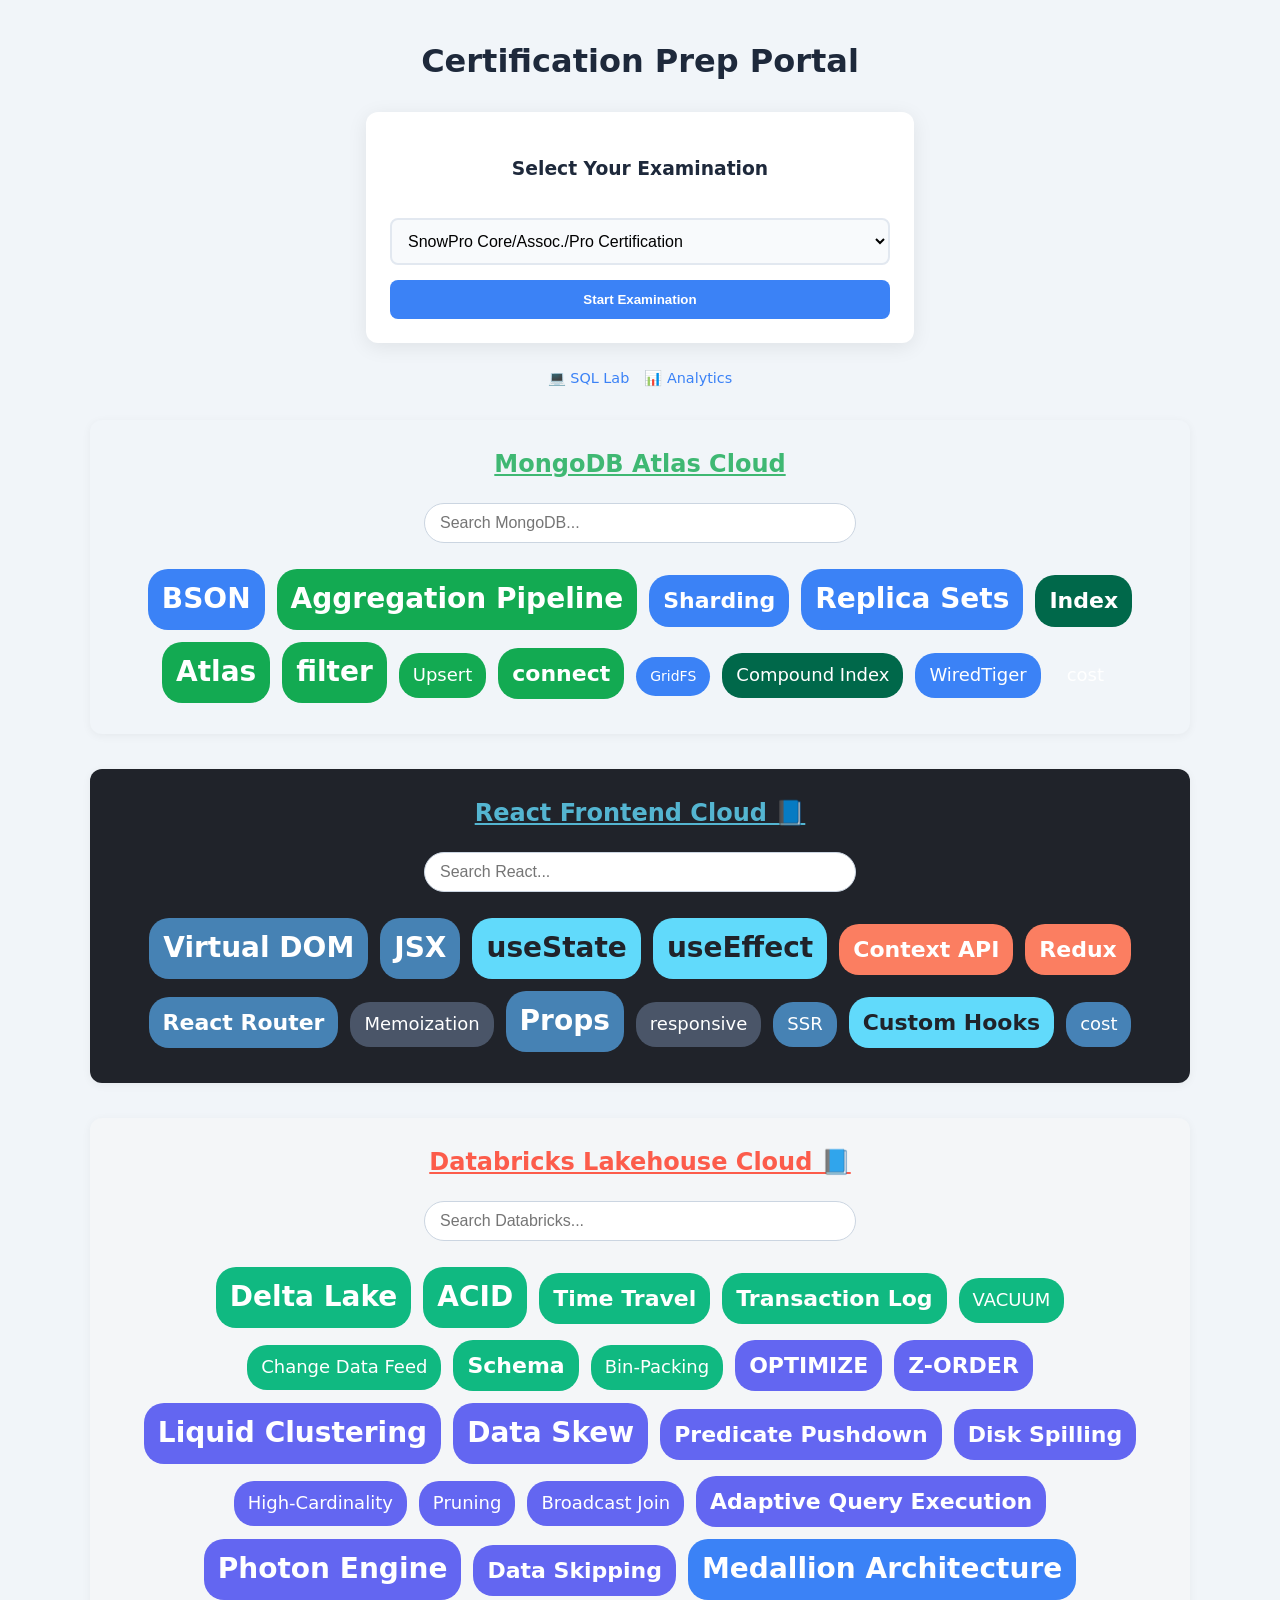
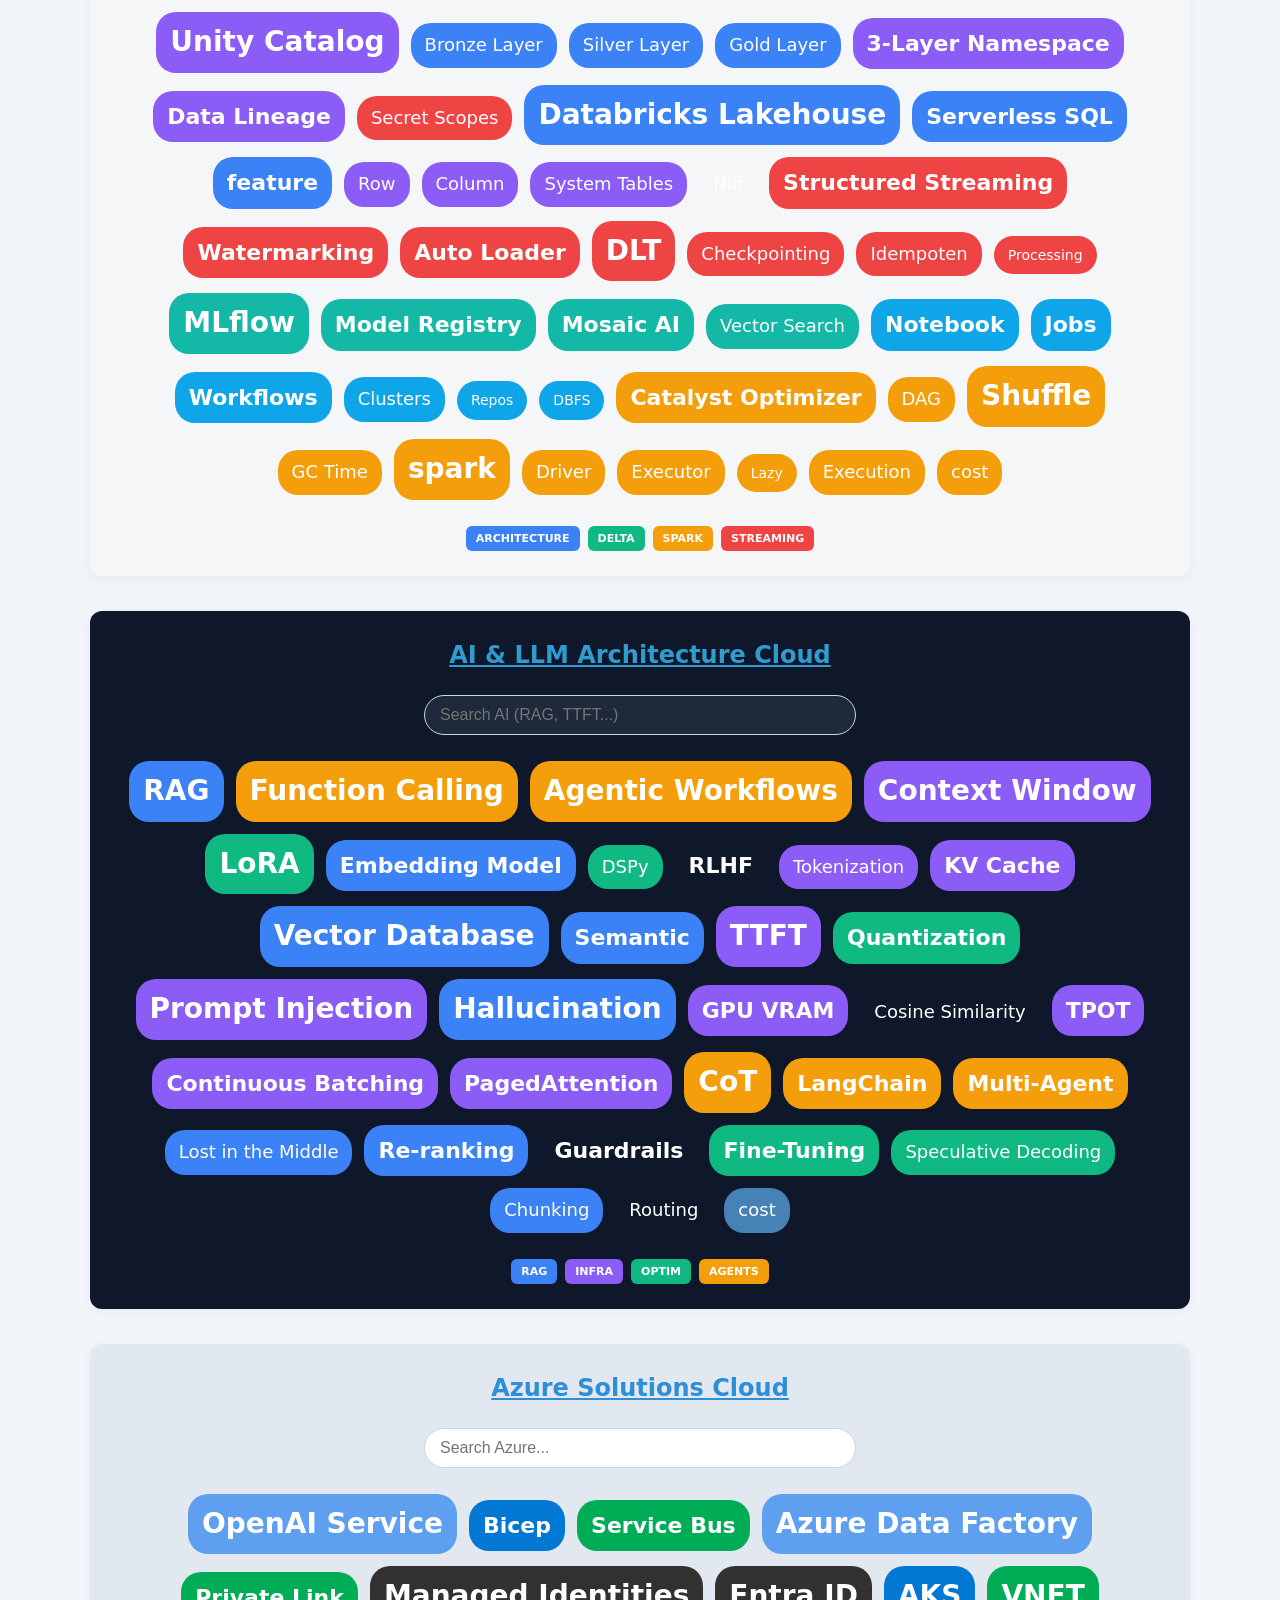
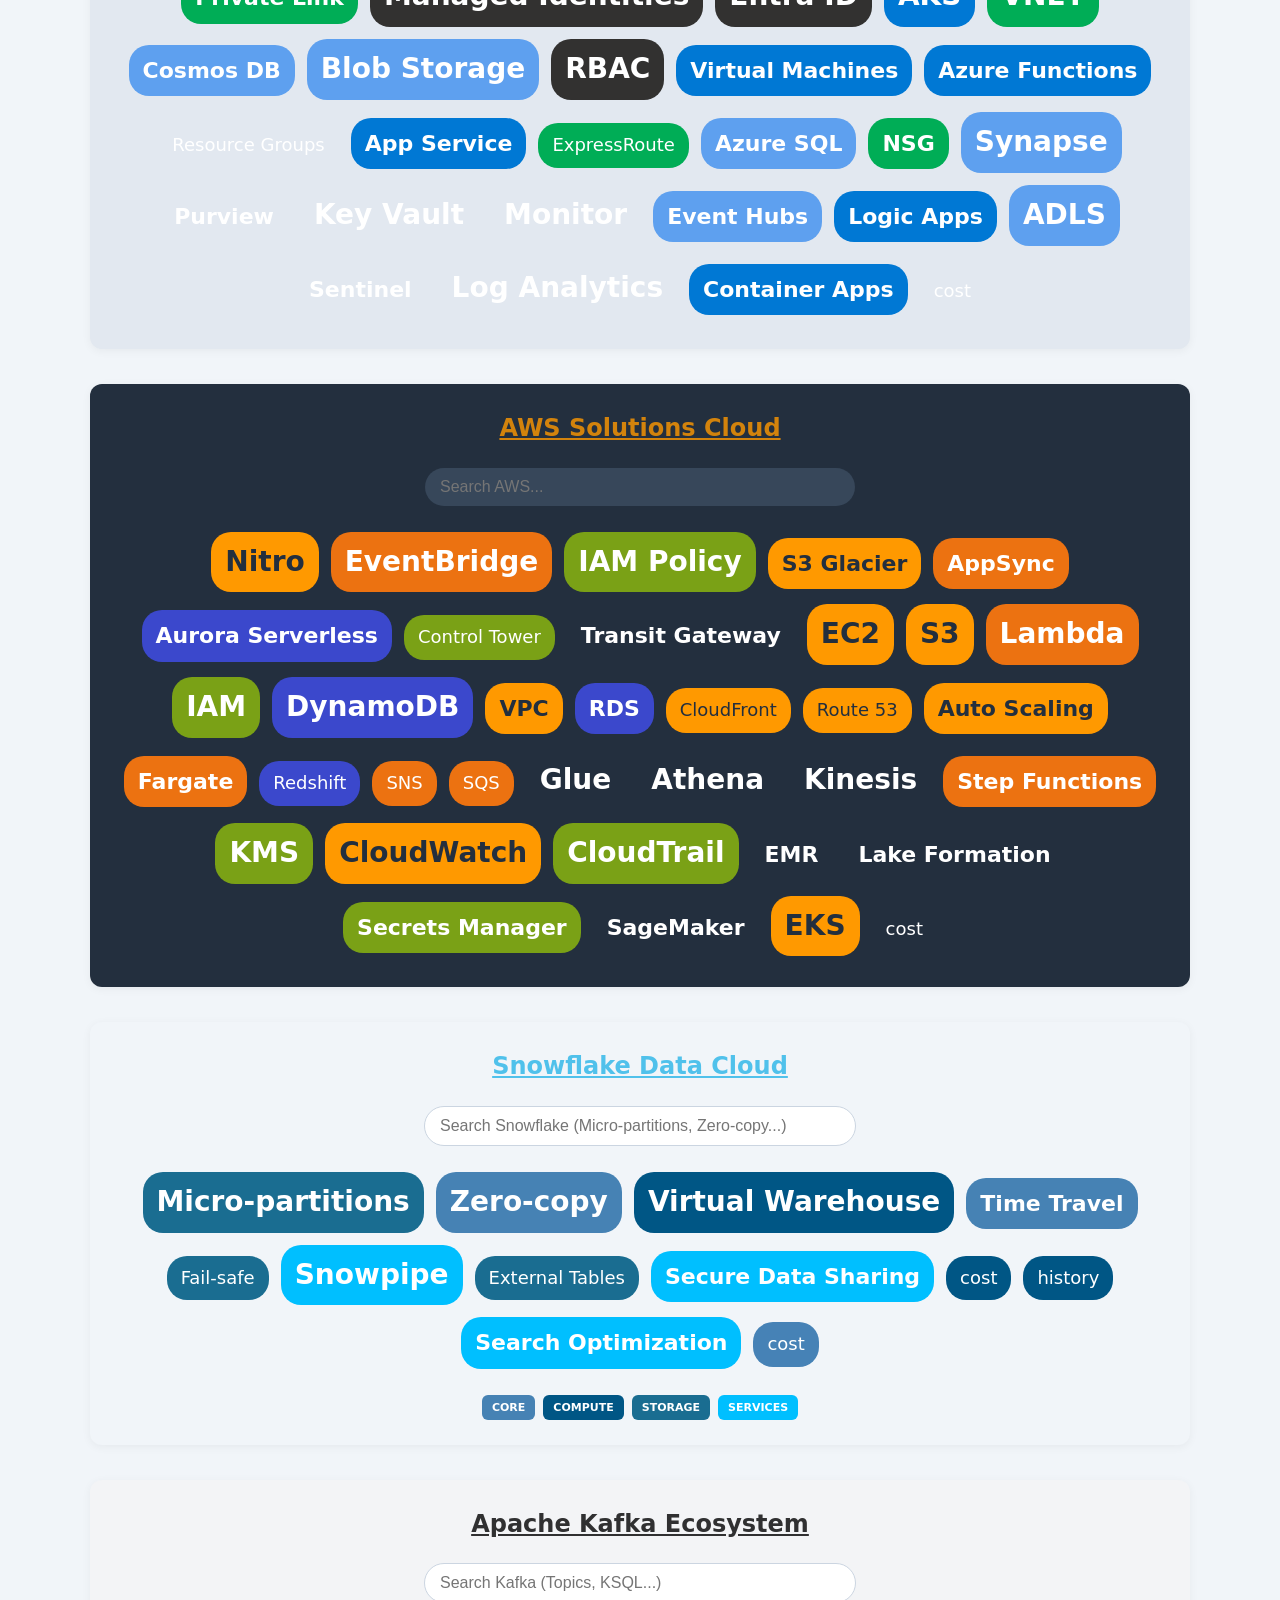
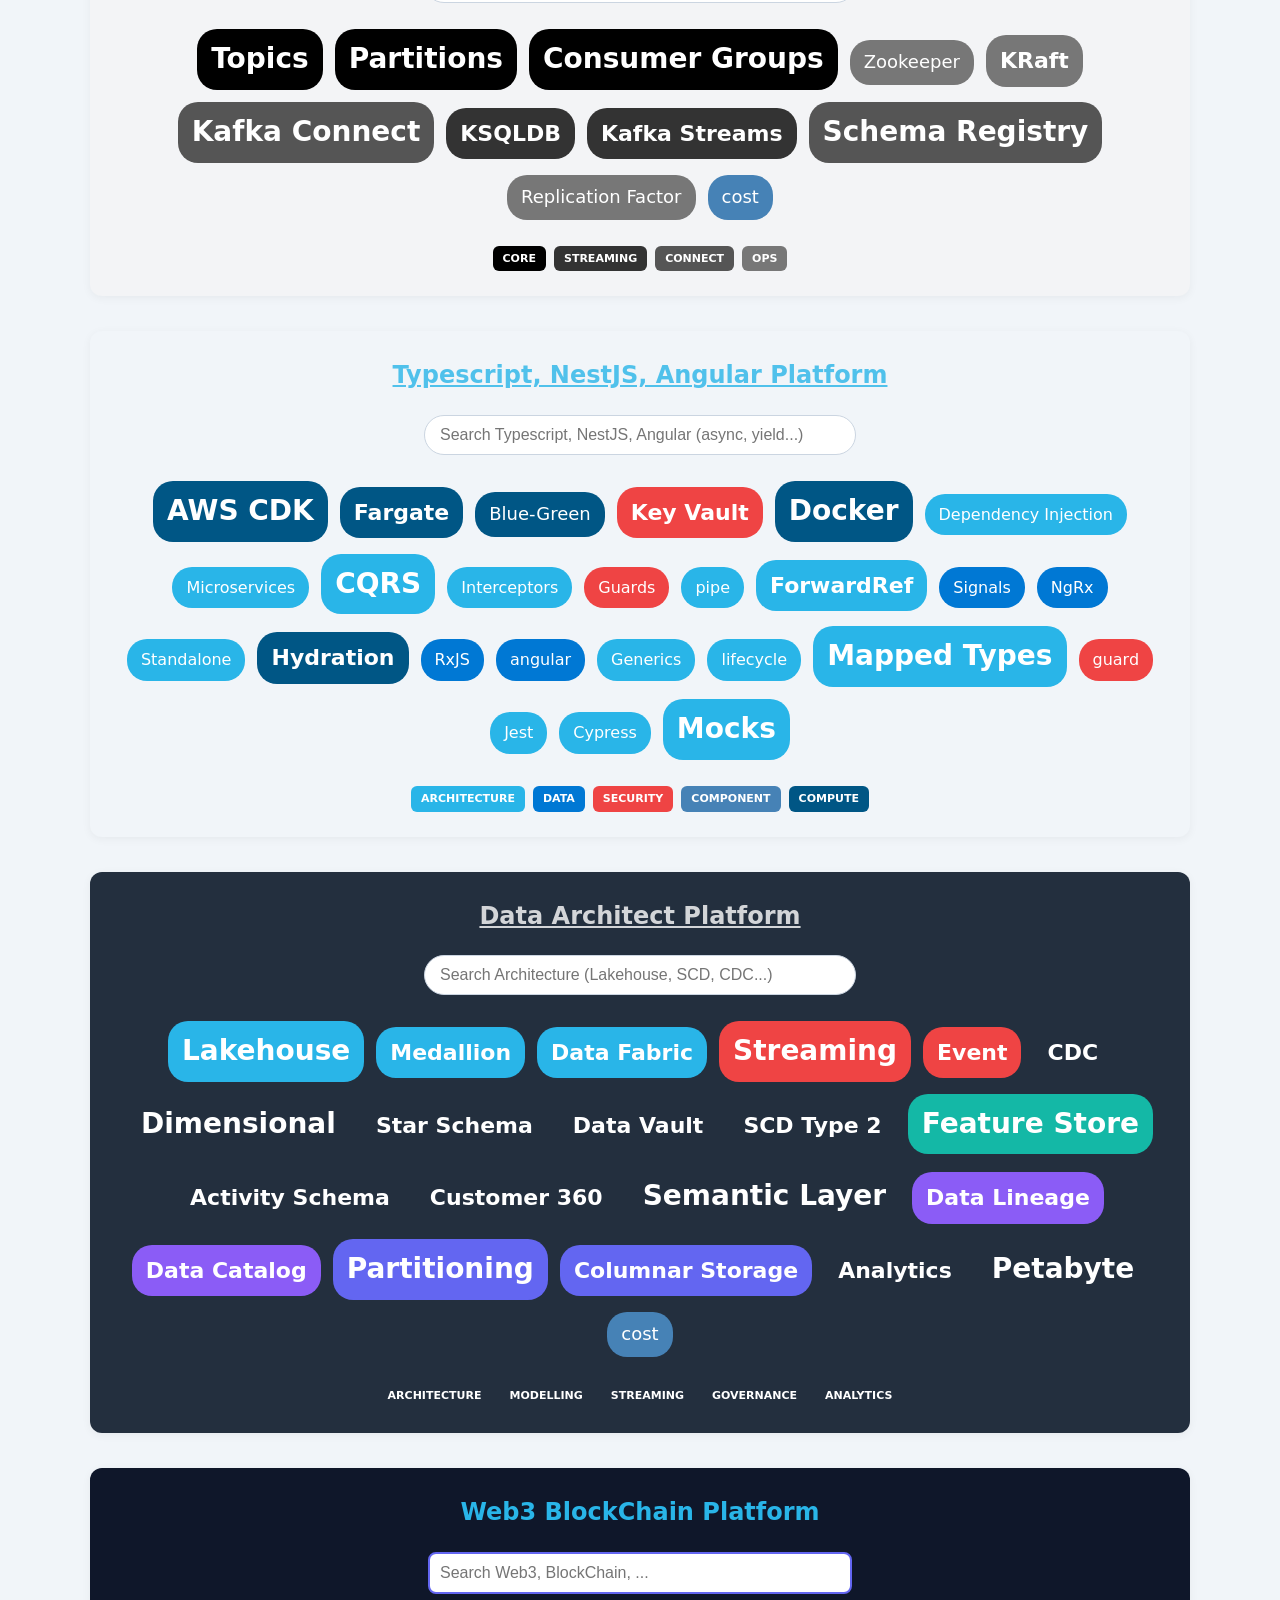
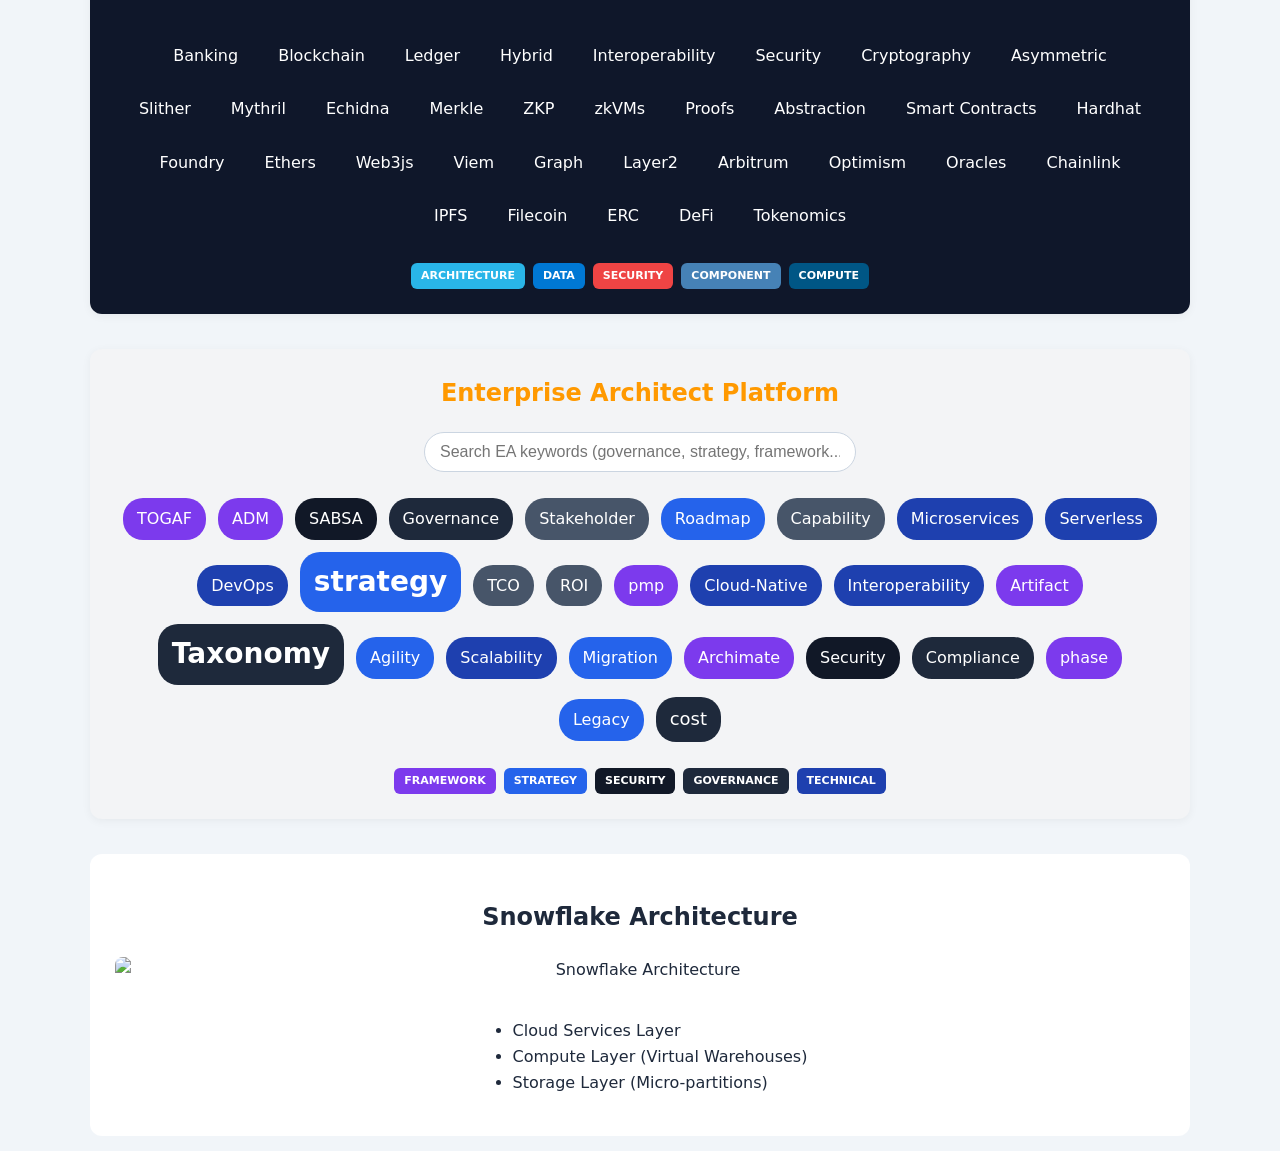
==== index.html @ 068eb05f "Update index.html" ====
<!DOCTYPE html>
<html lang="en">
<head>
    <meta charset="UTF-8">
    <meta name="viewport" content="width=device-width, initial-scale=1.0">
    <title>Enterprise MCQ Platform | Professional Edition</title>
    <style>
        :root {
            --primary: #3b82f6;
            --primary-dark: #2563eb;
            --bg: #f1f5f9;
            --text: #1e293b;
        }

        body {
            font-family: 'Inter', -apple-system, system-ui, sans-serif;
            background-color: var(--bg);
            color: var(--text);
            margin: 0;
            padding: 15px;
            line-height: 1.6;
        }
        .md-body {
            color: #1e293b;
        }

.md-body code {
  background: #f1f5f9;
  color: #0f172a;
  padding: 2px 6px;
  border-radius: 4px;
}

.md-body pre {
  background: #0f172a;
  color: #e2e8f0;
  padding: 12px;
  border-radius: 8px;
  overflow-x: auto;
}

.md-body pre code {
  background: transparent;
  color: inherit;
}
.md-modal-content {
  background: #fdf6e3; /* cream */
  margin: 5% auto;
  width: 85%;
  max-width: 900px;
  height: 80%;
  border-radius: 12px;
  display: flex;
  flex-direction: column;
  overflow: hidden;
  box-shadow: 0 20px 60px rgba(0,0,0,0.3);
}
        .md-header {
            position: sticky;
            top: 0;
            z-index: 10;
        }
        .mg-atlas { background: #13aa52; } /* MongoDB Green */
        .mg-perf { background: #00684a; }  /* Deep Green */
        /* Optimized Backgrounds for White Text Contrast */
        
        bv.md-modal-content {
            background: #fdf6e3; /* soft cream */
            animation: fadeIn 0.25s ease;
        }
        .active-doc {
            text-decoration: underline;
            opacity: 0.8;
        }
.md-body code {
  background: #f1f5f9;
  color: #0f172a;
  padding: 2px 6px;
  border-radius: 4px;
}

.md-body pre {
  background: #0f172a;
  color: #e2e8f0;
  padding: 12px;
  border-radius: 8px;
  overflow-x: auto;
}

.md-body pre code {
  background: transparent;
  color: inherit;
}
@keyframes fadeIn {
  from { transform: translateY(20px); opacity: 0; }
  to { transform: translateY(0); opacity: 1; }
}
        
/* Snowflake Domains */
.sn-core { background: #4682B4; }     /* Steel Blue */
.sn-compute { background: #005685; }
.sn-storage { background: #1a6d91; }
.sn-services { background: #00BFFF; }  /* Deep Sky Blue (Azure-like) */
.sn-cost { background: #4682B6; }  /* Deeper Sky Blue */

/* Kafka Domains */
.kf-core { background: #000000; }
.kf-stream { background: #333333; }
.kf-connect { background: #555555; }
.kf-ops { background: #777777; }
.kf-cost { background: #4682B6; }  /* Deeper Sky Blue */

/*Typescript, Nestjs and Angular*/
.architecture { background: #29b5e8 }       /* (Architecture): (Light Blue) */
.security { background: #ef4444 }       /* (Security/Auth): (Red) */
.data { background: #0078D4; } 
.component { background: #4682B6; }  /* Deeper Sky Blue */        
.compute { background: #005685; }       

 /* Web3 & Blockchain Domains */
.wb-core { background: #6366f1; }       /* Indigo - Core Architecture */
.wb-security { background: #dc2626; }   /* Red - Security/Auditing */
.wb-infrastructure { background: #0891b2; } /* Cyan - Infrastructure/L2 */
.wb-defi { background: #059669; }       /* Emerald - DeFi/Tokenomics */
.wb-tooling { background: #4f46e5; }    /* Violet - Dev Tooling */
.wb-zkp { background: #7c3aed; }  /* Purple - Zero Knowledge */
.md-body code {
  background: #f1f5f9;
  color: #0f172a;
  padding: 2px 6px;
  border-radius: 4px;
}

.md-body code {
  background: #f1f5f9;
  color: #0f172a;
  padding: 2px 6px;
  border-radius: 4px;
}

.md-body pre {
  background: #0f172a;
  color: #e2e8f0;
  padding: 12px;
  border-radius: 8px;
  overflow-x: auto;
}

.md-body pre code {
  background: transparent;
  color: inherit;
}
.md-body.loading {
  opacity: 0.85;
  filter: blur(0.3px);
}
pre {
  background: #1e1e1e !important;
  color: #f5f5f5 !important;  
  padding: 12px;
  border-radius: 8px;
  overflow-x: auto;
}        

.ant-modal-content,
.ant-modal-body {
  color: rgba(0, 0, 0, 0.88) !important;
}        
/* Search input specific for Web3 */
#web3BlockChainSearch {
    border: 2px solid #6366f1;
    border-radius: 8px;
    padding: 10px;
    width: 100%;
    margin-bottom: 15px;
}       
/* Technology & React Domains */
.r-hooks { background: #F08080; color: white !important; } /* Light Coral */
.r-core { background: #4682B4; color: white !important; }  /* Steel Blue */
.r-state { background: #CD5C5C; } /* Indian Red */
.r-cost { background: #4682B6; }  /* Deeper Sky Blue */
.r-perf { background: #4a5568; }
        .agent { background: #f59e0b; }    
        .container { max-width: 1100px; margin: 0 auto; }

/* Databricks & Data Domains */
.delta, .db-delta { background: #059669; } /* Darker Emerald */
.spark, .db-spark { background: #D97706; } /* Darker Amber */
.streaming, .db-stream { background: #DC2626; } /* Stronger Red */
.db-cost { background: #4682B6; }  /* Deeper Sky Blue */

/* AI & Cloud Domains */
.rag { background: #2563EB; }   /* Royal Blue */
.infra { background: #7C3AED; } /* Deep Violet */
.az-data { background: #0078D4; } 
.aws-core { background: #E67E22; color: white !important; } /* Darker Orange */
.cost { background: #4682B6; }  /* Deeper Sky Blue */

/* EA Cloud Domains - Professional Slate & Navy */
.ea-strategy { background: #2563EB; } /* Royal Blue */
.ea-governance { background: #1e293b; } /* Slate 800 */
.ea-framework { background: #7C3AED; } /* Deep Violet */
.ea-business { background: #475569; } /* Slate 600 */
.ea-technical { background: #1e40af; } /* Blue 800 */
.ea-security { background: #111827; } /* Gray 900 */        
     
        /* Selector Card */
        .exam-selector-card {
            background: white;
            padding: 1.5rem;
            border-radius: 12px;
            box-shadow: 0 4px 20px rgba(0,0,0,0.08);
            max-width: 500px;
            margin: 1.5rem auto;
            text-align: center;
        }

        select {
            width: 100%;
            padding: 12px;
            margin: 15px 0;
            border: 2px solid #e2e8f0;
            border-radius: 8px;
            font-size: 16px;
            background-color: #f8fafc;
        }

        .btn-primary {
            background: var(--primary);
            color: white;
            padding: 12px 24px;
            border: none;
            border-radius: 8px;
            cursor: pointer;
            font-weight: 600;
            width: 100%;
            transition: background 0.2s;
        }

        .btn-primary:hover { background: var(--primary-dark); }

        .menu-links { display: flex; justify-content: center; gap: 15px; margin-bottom: 30px; }
        .menu-links a { text-decoration: none; color: var(--primary); font-weight: 500; font-size: 0.9rem; }

        /* Shared Cloud Component Styles */
        .cloud-section {
            padding: 25px;
            margin-bottom: 35px;
            border-radius: 12px;
            box-shadow: 0 2px 10px rgba(0,0,0,0.05);
        }

        .cloud-section h2 { text-align: center; margin-top: 0; font-size: 1.5rem; }
        .search-box { text-align: center; margin-bottom: 20px; }
        .search-box input {
            padding: 10px 15px;
            width: 90%;
            max-width: 400px;
            border-radius: 25px;
            border: 1px solid #cbd5e1;
            font-size: 1rem;
        }

        .cloud-display { text-align: center; min-height: 100px; }

        /* Tag Styling */
        .tag {
            display: inline-block;
            margin: 6px;
            padding: 8px 14px;
            border-radius: 20px;
            cursor: pointer;
            transition: transform 0.2s;
            color: white;
            text-decoration: none;
            user-select: none;
        }
        .doc-header:hover {
           text-decoration: underline;
           opacity: 0.9;
        }
        
        .tag:hover { transform: scale(1.1); box-shadow: 0 4px 12px rgba(0,0,0,0.15); }

        /* Frequencies */
        .freq1 { font-size: 12px; opacity: 0.8; }
        .freq2 { font-size: 14px; }
        .freq3 { font-size: 18px; font-weight: 500; }
        .freq4 { font-size: 22px; font-weight: 600; }
        .freq5 { font-size: 28px; font-weight: 800; }

        /* Colors by Domain */
        .delta, .db-delta { background: #10b981; }
        .arch, .db-arch, .mg-arch { background: #3b82f6; }
        .spark, .db-spark { background: #f59e0b; }
        .streaming, .db-stream { background: #ef4444; }
        .governance { background: #8b5cf6; }
        .performance { background: #6366f1; }
        .ml { background: #14b8a6; }
        .workspace { background: #0ea5e9; }
        .az-compute { background: #0078d4; }
        
        /*.az-compute { background: #10b981 } *//* (Green) */ 
        /*.az-data { background: #f59e0b }*/    /* (Amber) */

        .az-data { background: #5ea0ef; }
        .az-identity { background: #323130; }
        .az-net { background: #00ad56; }
        .aws-core { background: #ff9900; color: #232f3e !important; }
        .aws-serverless { background: #ec7211; }
        .aws-db { background: #3b48cc; }
        .aws-sec { background: #7aa116; }
        .mg-crud { background: #13aa52; }
        .r-hooks { background: #61dafb; color: #20232a !important; }
        .r-state { background: #fb7e61; }
        .rag { background: #3b82f6; }
        .infra { background: #8b5cf6; }
        .optim { background: #10b981; }

        .legend { margin-top: 20px; text-align: center; display: flex; flex-wrap: wrap; justify-content: center; gap: 8px; }
        .legend span { padding: 4px 10px; border-radius: 6px; color: white; font-size: 11px; text-transform: uppercase; font-weight: bold; }

        img { max-width: 100%; height: auto; display: block; margin: 20px auto; border-radius: 8px; }

        @media (max-width: 600px) {
            .freq5 { font-size: 22px; }
            .freq4 { font-size: 18px; }
            .cloud-section { padding: 15px; }
        }
    </style>
</head>
<body>
    
<script>
document.body.classList.add("loading");
</script>

<div class="container">
    <h1 style="text-align: center;">Certification Prep Portal</h1>

    <div class="exam-selector-card">
        <h3>Select Your Examination</h3>
        <select id="examPicker">
            <option value="snowflake">SnowPro Core/Assoc./Pro Certification</option>
            <option value="databricks">Databricks Data Engineer</option>
            <option value="python_pySpark">Python & PySpark Engineering</option>
            <option value="java">Java Enterprise</option>       
            <option value="sql">SQL Certification</option>
            <option value="mongodb">mongoDB Certification</option> 
            <option value="nodejs">Nodejs Certification</option>
            <option value="react">React Certification</option>
            <option value="azure">Azure Certification</option>
            <option value="aws">AWS Certification</option>
            <option value="ai_arch">AI Architect</option> 
            <option value="JavaScript">JavaScript</option> 
            <option value="TypeScript_NestJS">TypeScript, NestJS, Angular</option> 
            <option value="dotnet">dotnet & C# & asp.net</option> 
            <option value="kafka">Kafka</option>
            <option value="hl7">HL7</option>
            <option value="data_architect">DataArchitect</option>
            <option value="enterprise_architect">EnterpriseArchitect</option>
            <option value="ai">AI & LLM Engineering</option> 
            <option value="web3_blockchain">Web3 & BlockChain</option> 
        </select>
        <button class="btn-primary" onclick="launchExam()">Start Examination</button>
    </div>

    <div class="menu-links">
        <a href="practice.html">💻 SQL Lab</a>
        <a href="analytics.html">📊 Analytics</a>
    </div>
    <div id="mongodb-cloud" class="cloud-section" style="background: #f1f5f9;">
    <h2 class="doc-header" data-doc="mongodb-cloud" style="color: #13aa52;cursor:pointer;">MongoDB Atlas Cloud</h2>
    <div class="search-box"><input id="mgSearch" placeholder="Search MongoDB..."></div>
    <div class="cloud-display" id="mgCloud"></div>
</div>

<div id="react-cloud" class="cloud-section" style="background: #20232a; color: white;">
    <h2 class="doc-header" data-doc="react-cloud" style="color: #61dafb; cursor:pointer;">
  React Frontend Cloud 📘
</h2>
    <div class="search-box"><input id="rSearch" placeholder="Search React..."></div>
    <div class="cloud-display" id="rCloud"></div>
</div>

    <div id="databricks-cloud" class="cloud-section" style="background: #f4f6f8;">
        <h2 class="doc-header" data-doc="databricks-cloud" style="color: #ff3621; cursor:pointer;">
  Databricks Lakehouse Cloud 📘
</h2>
        <div class="search-box"><input id="dbSearch" placeholder="Search Databricks..."></div>
        <div class="cloud-display" id="dbCloud"></div>
        <div class="legend">
            <span class="db-arch">Architecture</span><span class="db-delta">Delta</span>
            <span class="db-spark">Spark</span><span class="db-stream">Streaming</span>
        </div>
    </div>

    <div id="ai-cloud" class="cloud-section" style="background: #0f172a; color: white;">
            <h2 class="doc-header" data-doc="ai-cloud" style="color: #38bdf8;cursor:pointer;">AI & LLM Architecture Cloud</h2>
        <div class="search-box"><input id="aiSearch" placeholder="Search AI (RAG, TTFT...)" style="background: #1e293b; color: white;"></div>
        <div class="cloud-display" id="aiCloud"></div>
        <div class="legend">
            <span class="rag">RAG</span><span class="infra">Infra</span>
            <span class="optim">Optim</span><span class="agent" style="background: #f59e0b;">Agents</span>
        </div>
    </div>

    <div id="azure-cloud" class="cloud-section" style="background: #e2e8f0;">
            <h2 class="doc-header" data-doc="azure-cloud" style="color: #0078d4;cursor:pointer;">Azure Solutions Cloud</h2>
        <div class="search-box"><input id="azSearch" placeholder="Search Azure..."></div>
        <div class="cloud-display" id="azCloud"></div>
    </div>

    <div id="aws-cloud" class="cloud-section" style="background: #232f3e; color: white;">
            <h2 class="doc-header" data-doc="aws-cloud" style="color: #ff9900; cursor: pointer;">AWS Solutions Cloud</h2>
        <div class="search-box"><input id="awsSearch" placeholder="Search AWS..." style="background: #37475a; color: white; border:none;"></div>
        <div class="cloud-display" id="awsCloud"></div>
    </div>
    
<div id="snowflake-cloud" class="cloud-section" style="background: #f1f5f9;">
    <h2 class="doc-header" data-doc="snowflake-cloud" style="color: #29b5e8;cursor:pointer;">Snowflake Data Cloud</h2>
    <div class="search-box"><input id="snSearch" placeholder="Search Snowflake (Micro-partitions, Zero-copy...)"></div>
    <div class="cloud-display" id="snCloud"></div>
    <div class="legend">
        <span class="sn-core">Core</span><span class="sn-compute">Compute</span>
        <span class="sn-storage">Storage</span><span class="sn-services">Services</span>
    </div>
</div>

<div id="kafka-cloud" class="cloud-section" style="background: #f3f4f6;">
        <h2 class="doc-header" data-doc="kafka-cloud" style="color: #000000;cursor: pointer;">Apache Kafka Ecosystem</h2>
    <div class="search-box"><input id="kfSearch" placeholder="Search Kafka (Topics, KSQL...)"></div>
    <div class="cloud-display" id="kfCloud"></div>
    <div class="legend">
        <span class="kf-core">Core</span><span class="kf-stream">Streaming</span>
        <span class="kf-connect">Connect</span><span class="kf-ops">Ops</span>
    </div>
</div>
    
<div id="typescriptNestjs-cloud" class="cloud-section" style="background:#f1f5f9; color: white;">
        <h2 class="doc-header" data-doc="typescriptNestjs-cloud" style="color:#29b5e8;cursor:pointer;">Typescript, NestJS, Angular Platform</h2>

    <div class="search-box">
        <input id="typescriptNestjsSearch" placeholder="Search Typescript, NestJS, Angular (async, yield...)">
    </div>

    <div class="cloud-display" id="typescriptNestjsCloud"></div>

    <div class="legend">
        <span class="architecture">Architecture</span>
        <span class="data">Data</span>
        <span class="security">Security</span>
        <span class="component">Component</span>
        <span class="compute">Compute</span>
    </div>
</div>   

 <div id="data_architect-cloud" class="cloud-section" style="background:#232f3e; color: white;">
    <h2 class="doc-header" data-doc="data_architect-cloud style="color:#ff9900;cursor:pointer;">Data Architect Platform</h2>

    <div class="search-box">
        <input id="daSearch" placeholder="Search Architecture (Lakehouse, SCD, CDC...)">
    </div>

    <div class="cloud-display" id="daCloud"></div>

    <div class="legend">
        <span class="da-architecture">Architecture</span>
        <span class="da-modelling">Modelling</span>
        <span class="da-streaming">Streaming</span>
        <span class="da-governance">Governance</span>
        <span class="da-analytics">Analytics</span>
    </div>
</div>
    
<div id="web3_BlockChain-cloud" class="cloud-section" style="background:#0f172a; color: black;">
    <h2 style="color:#29b5e8;">Web3 BlockChain Platform</h2>

    <div class="search-box">
        <input id="web3BlockChainSearch" placeholder="Search Web3, BlockChain, ...">
    </div>

    <div class="cloud-display" id="web3BlockChainCloud"></div>

    <div class="legend">
        <span class="architecture">Architecture</span>
        <span class="data">Data</span>
        <span class="security">Security</span>
        <span class="component">Component</span>
        <span class="compute">Compute</span>
    </div>
</div>   
    
 <div id="EA-cloud" class="cloud-section" style="background:#f3f4f6; color: white;">
    <h2 style="color:#ff9900;">Enterprise Architect Platform</h2>

    <div class="search-box">
        <input id="eaSearch" placeholder="Search EA keywords (governance, strategy, framework...)">
    </div>

    <div class="cloud-display" id="eaCloud"></div>

    <div class="legend">
        <span class="ea-framework">Framework</span>
        <span class="ea-strategy">Strategy</span>
        <span class="ea-security">Security</span>
        <span class="ea-governance">Governance</span>
        <span class="ea-technical">Technical</span>
    </div>
</div>     
    
<div style="background: white; padding: 25px; border-radius: 12px; text-align: center;">
        <h2>Snowflake Architecture</h2>
        <img src="assets/snowflake_architecture.png" alt="Snowflake Architecture">
        <ul style="display: inline-block; text-align: left;">
            <li>Cloud Services Layer</li>
            <li>Compute Layer (Virtual Warehouses)</li>
            <li>Storage Layer (Micro-partitions)</li>
        </ul>
    </div>
</div>

<script>
window.onclick = function(event) {
  const modal = document.getElementById("mdModal");
  if (event.target === modal) {
    closeModal(); // ✅ ensures overflow reset
  }
}    
const docMap = {
  "react-cloud": {
    file: "docs/react_readme.md",
    title: "React Frontend Documentation"
  },
  "mongodb-cloud": {
    file: "docs/mongodb_readme.md", // (keep if exists)
    title: "MongoDB Atlas Docs"
  },
  "databricks-cloud": {
    file: "docs/Databricks_pySpark_readme.md",
    title: "Databricks Lakehouse Guide"
  },
  "ai-cloud": {
    file: "docs/Solution_Architect_readme.md", // or ai_llm_readme.md if you create later
    title: "AI & LLM Architecture"
  },
  "azure-cloud": {
    file: "docs/Devops_And_Observability_readme.md",
    title: "Azure / DevOps Guide"
  },
  "aws-cloud": {
    file: "docs/Solution_Architect_readme.md",
    title: "AWS Solutions Guide"
  },
  "typescriptNestjs-cloud": {
    file: "docs/Nestjs_readme.md",
    title: "TypeScript, NestJS & Angular Guide"
  },
  "kafka-cloud": {
    file: "docs/kafka_readme.md",
    title: "Kafka Ecosystem Guide"
  },
  "web3_BlockChain-cloud": {
    file: "docs/Web3_BlockChain_readme.md",
    title: "Web3 & Blockchain Guide"
  }
};
document.addEventListener("DOMContentLoaded", () => {
  document.querySelectorAll(".doc-header").forEach(header => {
    header.classList.add("active-doc");  
    header.addEventListener("click", () => {
      const key = header.dataset.doc;
      const doc = docMap[key];
      if (doc) openMarkdown(doc.file, doc.title);
    });
  });
});        
// Load marked.js (Markdown parser)
const script = document.createElement("script");
script.src = "https://cdn.jsdelivr.net/npm/marked/marked.min.js";
document.head.appendChild(script);

// Open modal and load markdown
async function openMarkdown(filePath, title) {
    const modal = document.getElementById("mdModal");
    const body = document.getElementById("mdBody");

    const isOpen = modal.style.display === "block";

    // ✅ Lock scroll ONLY if opening fresh
    if (!isOpen) {
        document.body.style.overflow = "hidden";
        modal.style.display = "block";
    }

    // Always update title/content
    document.getElementById("mdTitle").textContent = title;

    body.classList.add("loading");
    body.innerHTML = "Loading documentation..."

    try {
        const res = await fetch(filePath, { cache: "no-store" });

        if (!res.ok) {
            body.classList.remove("loading");
            throw new Error("File not found");
        }

        const md = await res.text();

        // Render markdown
        body.innerHTML = marked.parse(md);

        // Optional: highlight
        if (window.hljs) {
            document.querySelectorAll("pre code").forEach(el => {
                hljs.highlightElement(el);
            });
        }
        body.classList.remove("loading");
    } catch (err) {
        body.innerHTML = `
          <div style="color:red">
            ❌ Failed to load documentation<br>
            <small>${filePath}</small>
          </div>
        `;
    }
}

function closeModal() {
    modal.style.display = "none";
    document.body.style.overflow = "";
    document.body.style.position = "";
    // document.body.style.overflow = "auto";
    document.getElementById("mdModal").style.display = "none";
}   
// --- DATASETS ---
const dbKeywords = [
  // --- Delta Lake & Storage ---
  {word:"Delta Lake",freq:5,domain:"delta",desc:"Open-source storage layer enabling ACID transactions on data lakes"},
  {word:"ACID",freq:5,domain:"delta",desc:"ACID Transactions: Atomicity, Consistency, Isolation, Durability guarantees"},
  {word:"Time Travel",freq:4,domain:"delta",desc:"Query previous versions of Delta tables using timestamps or versions"},
  {word:"Transaction Log",freq:4,domain:"delta",desc:"The _delta_log folder storing the source of truth for table state"},
  {word:"VACUUM",freq:3,domain:"delta",desc:"Removes data files no longer in the latest state and older than retention period"},
  {word:"Change Data Feed",freq:3,domain:"delta",desc:"Exposes row-level changes (inserts, deletes, updates) between versions"},
  {word:"Schema",freq:4,domain:"delta",desc:"Schema Enforcement: Prevents data corruption by rejecting writes with mismatched schemas"},
  {word:"Bin-Packing",freq:3,domain:"delta",desc:"Algorithm used by OPTIMIZE to coalesce small files into ~1GB objects"},

  // --- Performance & Optimization ---
  {word:"OPTIMIZE",freq:4,domain:"performance",desc:"Compaction command to handle the small file problem"},
  {word:"Z-ORDER",freq:4,domain:"performance",desc:"Multi-dimensional clustering to improve data skipping effectiveness"},
  {word:"Liquid Clustering",freq:5,domain:"performance",desc:"Flexible, incremental data clustering that replaces fixed partitioning"},
  {word:"Data Skew",freq:5,domain:"performance",desc:"Uneven distribution of data across partitions causing 'straggler' tasks"},
  {word:"Predicate Pushdown",freq:4,domain:"performance",desc:"Optimization that filters data at the source level before loading to memory"},
  {word:"Disk Spilling",freq:4,domain:"performance",desc:"Fallback mechanism moving shuffle data to disk when RAM is exhausted"},
  {word:"High-Cardinality",freq:3,domain:"performance",desc:"Columns with many unique values (bad for partitioning, great for Z-Order)"},
  {word:"Pruning",freq:3,domain:"performance",desc:"Reads only required partitions"},
  {word:"Broadcast Join",freq:3,domain:"performance",desc:"Optimization that sends a small table to all worker nodes to avoid shuffle"},
  {word:"Adaptive Query Execution",freq:4,domain:"performance",desc:"Re-optimizes query plans based on runtime statistics (AQE)"},
  {word:"Photon Engine",freq:5,domain:"performance",desc:"High-performance C++ vectorized execution engine"},
  {word:"Data Skipping",freq:4,domain:"performance",desc:"Uses statistics to skip irrelevant files"},

  // --- Architecture & Governance & Security ---
  {word:"Medallion Architecture",freq:5,domain:"arch",desc:"Data design pattern: Bronze (Raw), Silver (Curated), Gold (Aggregated)"},
  {word:"Unity Catalog",freq:5,domain:"governance",desc:"Unified governance layer for files, tables, and AI models"},
  {word:"Bronze Layer",freq:3,domain:"arch",desc:"Raw ingested data (In-situ)"},
  {word:"Silver Layer",freq:3,domain:"arch",desc:"Cleaned, filtered, and augmented data"},
  {word:"Gold Layer",freq:3,domain:"arch",desc:"Aggregated business-level analytics data"},
  {word:"3-Layer Namespace",freq:4,domain:"governance",desc:"The catalog.schema.table naming convention in Unity Catalog"},
  {word:"Data Lineage",freq:4,domain:"governance",desc:"Automatically captured trace of data flow from source to destination"},
  {word:"Secret Scopes",freq:3,domain:"security",desc:"Secure containers for sensitive credentials like API keys or S3 tokens"},
  {word:"Databricks Lakehouse",freq:5,domain:"arch",desc:"Unified platform combining data lake and warehouse"},
  {word:"Serverless SQL",freq:4,domain:"arch",desc:"Instant, elastic compute for SQL workloads without cluster management"},
  {word:"feature",freq:4,domain:"arch",desc:"features"},
  {word:"Row",freq:3,domain:"governance",desc:"Restricts rows based on user identity policies"},
  {word:"Column",freq:3,domain:"governance",desc:"Controls access to sensitive data columns"},
  {word:"System Tables",freq:3,domain:"governance",desc:"Operational metadata for billing and audit usage"},
  {word:"Nifi",freq:3,domain:"tools",desc:"Apache Nifi provides a drag and drop canvas for orchestration and data ingestion similar to Airflow, Dagster, Azure Data Factory"},

  // --- Streaming & Ingestion ---
  {word:"Structured Streaming",freq:4,domain:"streaming",desc:"Scalable and fault-tolerant stream processing engine built on Spark"},
  {word:"Watermarking",freq:4,domain:"streaming",desc:"Threshold for handling late-arriving data in stateful streaming"},
  {word:"Auto Loader",freq:4,domain:"streaming",desc:"Efficiently processes new files in cloud storage with schema inference"},
  {word:"DLT",freq:5,domain:"streaming",desc:"Delta Live Tables - Declarative framework for building reliable data pipelines with quality constraints"},
  {word:"Checkpointing",freq:3,domain:"streaming",desc:"Saving state and offset to cloud storage for fault recovery"},
  {word:"Idempoten",freq:3,domain:"streaming",desc:"Ensuring a retry of a process produces the same result without duplicates"},
  {word:"Processing",freq:2,domain:"streaming",desc:"Processing: Exactly once - Guarantees each record is processed exactly once"},
  
  // --- Machine Learning ---
  {word:"MLflow",freq:5,domain:"ml",desc:"Open-source platform for the ML lifecycle"},
  // {word:"Feature Store",freq:3,domain:"ml",desc:"Centralized repository for discoverable ML features"},
  {word:"Model Registry",freq:4,domain:"ml",desc:"Centralized model store with versioning and stage transitions"},
  {word:"Mosaic AI",freq:4,domain:"ml",desc:"Unified tools for building and deploying GenAI"},
  {word:"Vector Search",freq:3,domain:"ml",desc:"Integrated vector DB for RAG applications"},

  // --- Workspace & Infrastructure ---
  {word:"Notebook",freq:4,domain:"workspace",desc:"Collaborative interactive development environment"},
  {word:"Jobs",freq:4,domain:"workspace",desc:"Orchestration for scheduled data tasks"},
  {word:"Workflows",freq:4,domain:"workspace",desc:"Orchestration for scheduled data tasks"},
  {word:"Clusters",freq:3,domain:"workspace",desc:"Compute resources running Spark workloads"},
  {word:"Repos",freq:2,domain:"workspace",desc:"Git integration for version control and CI/CD"},
  {word:"DBFS",freq:2,domain:"workspace",desc:"Databricks File System abstraction layer"},

  // --- Spark Internals ---
  {word:"Catalyst Optimizer",freq:4,domain:"spark",desc:"The engine that translates SQL/Dataframe code into optimized physical plans"},
  {word:"DAG",freq:3,domain:"spark",desc:"Directed Acyclic Graph representing the logical flow of Spark execution stages"},
  {word:"Shuffle",freq:5,domain:"spark",desc:"The process of redistributing data across the network between executors"},
  {word:"GC Time",freq:3,domain:"spark",desc:"Time spent by the JVM cleaning up memory, often indicating memory pressure"},
  {word:"spark",freq:5,domain:"spark",desc:"Distributed data processing engine"},
  {word:"Driver",freq:3,domain:"spark",desc:"Controls Spark job execution and scheduling"},
  {word:"Executor",freq:3,domain:"spark",desc:"Worker processes executing individual tasks"},
  {word:"Lazy",freq:2,domain:"spark",desc:"Defers execution until an action is triggered"},
  {word:"Execution",freq:3,domain:"spark",desc:"execution stages"}, 
  {word:"cost", freq:3, domain:"spark", desc:"cost optimization"},
   // {word:"Tungsten",freq:3,domain:"spark",desc:"Spark Execution engine: Memory management and code generation engine"},
];    

const aiKeywords = [
  {word:"RAG", freq:5, domain:"rag", desc:"Retrieval-Augmented Generation: Grounding LLMs with external data"},
  {word:"Function Calling", freq:5, domain:"agent", desc:"Models calling external APIs via structured JSON"},
  {word:"Agentic Workflows", freq:5, domain:"agent", desc:"Iterative loops where LLMs reason and act"},
  {word:"Context Window", freq:5, domain:"infra", desc:"The total number of tokens a model can process at once"},
  {word:"LoRA", freq:5, domain:"optim", desc:"Low-Rank Adaptation: Efficiently fine-tuning specific model layers"},
  {word:"Embedding Model", freq:4, domain:"rag", desc:"Converting text to high-dimensional vectors"},
  {word:"DSPy", freq:3, domain:"optim", desc:"Programmatic optimization of LLM prompts"},
  {word:"RLHF", freq:4, domain:"eval", desc:"Reinforcement Learning from Human Feedback"},
  {word:"Tokenization", freq:3, domain:"infra", desc:"Breaking text into numerical chunks (BPE, SentencePiece)"},
  {word:"KV Cache", freq:4, domain:"infra", desc:"Storing past token keys/values to speed up generation"},
  {word:"Vector Database", freq:5, domain:"rag", desc:"Specialized DB for storing and searching high-dimensional embeddings"},
  {word:"Semantic", freq:4, domain:"rag", desc:"Searching by meaning rather than keyword matching"},
  {word:"TTFT", freq:5, domain:"infra", desc:"Time to First Token: Key latency metric for UI responsiveness"},
  {word:"Quantization", freq:4, domain:"optim", desc:"Reducing bit-precision (e.g. FP16 to INT4) to save VRAM"},
  {word:"Prompt Injection", freq:5, domain:"infra", desc:"Security vulnerability where users bypass system instructions"},
  {word:"Hallucination", freq:5, domain:"rag", desc:"When an LLM generates factually incorrect information"},
  {word:"GPU VRAM", freq:4, domain:"infra", desc:"The primary hardware bottleneck for serving large models"},
  {word:"Cosine Similarity", freq:3, domain:"vector", desc:"Mathematical metric used to measure vector closeness"},
  {word:"TPOT", freq:4, domain:"infra", desc:"Time Per Output Token: The reading speed of the LLM stream"},
  {word:"Continuous Batching", freq:4, domain:"infra", desc:"Iteration-level scheduling to maximize throughput"},
  {word:"PagedAttention", freq:4, domain:"infra", desc:"vLLM's memory management to reduce KV cache fragmentation"},
  {word:"CoT", freq:5, domain:"agent", desc:"Chain of Thought: Prompting technique to improve model reasoning step-by-step"},
  {word:"LangChain", freq:4, domain:"agent", desc:"Popular framework for building LLM applications"},
  {word:"Multi-Agent", freq:4, domain:"agent", desc:"Orchestrating multiple LLMs to perform complex tasks"},
  {word:"Lost in the Middle", freq:3, domain:"rag", desc:"The phenomenon where LLMs ignore info in the center of long prompts"},
  {word:"Re-ranking", freq:4, domain:"rag", desc:"Using a second model to refine top results from vector search"},
  {word:"Guardrails", freq:4, domain:"eval", desc:"Software layers (like NeMo) that filter toxic or off-topic inputs"},
  {word:"Fine-Tuning", freq:4, domain:"optim", desc:"Specializing a model on a domain-specific dataset"},
  {word:"Speculative Decoding", freq:3, domain:"optim", desc:"Using a small model to draft tokens for a larger model to verify"},
  {word:"Chunking", freq:3, domain:"rag", desc:"How documents are split (Recursive, Semantic, Fixed) for RAG"},
  {word:"Routing", freq:3, domain:"ops", desc:"Directing queries to cheaper or smarter models based on complexity"},
  {word:"cost", freq:3, domain:"cost", desc:"cost optimization"},  
];
    
const awsKeywords = [
  {word:"Nitro", freq:5, domain:"aws-core", desc:"Underlying hardware acceleration for instances"},
  {word:"EventBridge", freq:5, domain:"aws-serverless", desc:"Serverless event bus for decoupled architectures"},
  {word:"IAM Policy", freq:5, domain:"aws-sec", desc:"IAM Policy Evaluation is the logic flow of Allow vs Deny statements"},
  {word:"S3 Glacier", freq:4, domain:"aws-core", desc:"Lowest cost storage for long-term retention"},
  {word:"AppSync", freq:4, domain:"aws-serverless", desc:"Managed GraphQL service with real-time subscriptions"},
  {word:"Aurora Serverless", freq:4, domain:"aws-db", desc:"Instant scaling relational database"},
  {word:"Control Tower", freq:3, domain:"aws-sec", desc:"Setting up and governing multi-account environments"},
  {word:"Transit Gateway", freq:4, domain:"aws-net", desc:"Central hub for connecting VPCs and on-prem networks"},
  {word:"EC2", freq:5, domain:"aws-core", desc:"Elastic Compute Cloud: Virtual servers"},
  {word:"S3", freq:5, domain:"aws-core", desc:"Simple Storage Service: Scalable object storage"},
  {word:"Lambda", freq:5, domain:"aws-serverless", desc:"Serverless functions: Run code without managing servers"},
  {word:"IAM", freq:5, domain:"aws-sec", desc:"Identity and Access Management"},
  {word:"DynamoDB", freq:5, domain:"aws-db", desc:"Fast, flexible NoSQL database"},
  {word:"VPC", freq:4, domain:"aws-core", desc:"Virtual Private Cloud: Isolated network section"},
  {word:"RDS", freq:4, domain:"aws-db", desc:"Relational Database Service"},
  {word:"CloudFront", freq:3, domain:"aws-core", desc:"Content Delivery Network (CDN)"},
  {word:"Route 53", freq:3, domain:"aws-core", desc:"Scalable DNS web service"},
  {word:"Auto Scaling", freq:4, domain:"aws-core", desc:"Automatically adjust capacity"},
  {word:"Fargate", freq:4, domain:"aws-serverless", desc:"Serverless compute for containers"},
  {word:"Redshift", freq:3, domain:"aws-db", desc:"Cloud data warehousing"},
  {word:"SNS", freq:3, domain:"aws-serverless", desc:"Messaging services"},
  {word:"SQS", freq:3, domain:"aws-serverless", desc:"Queuing services"},
  
  {word:"Glue", freq:5, domain:"aws-data", desc:"Serverless data integration and ETL service"},
  {word:"Athena", freq:5, domain:"aws-data", desc:"Interactive query service using standard SQL on S3"},
  {word:"Kinesis", freq:5, domain:"aws-data", desc:"Real-time data streaming and analytics"},
  {word:"Step Functions", freq:4, domain:"aws-serverless", desc:"Visual workflows for serverless microservices"},
  {word:"KMS", freq:5, domain:"aws-sec", desc:"Key Management Service: Create and control encryption keys"},
  {word:"CloudWatch", freq:5, domain:"aws-core", desc:"Monitoring and observability for AWS resources"},
  {word:"CloudTrail", freq:5, domain:"aws-sec", desc:"Log, continuously monitor, and retain account activity for auditing"},
  {word:"EMR", freq:4, domain:"aws-data", desc:"Managed Hadoop, Spark, and big data framework"},
  {word:"Lake Formation", freq:4, domain:"aws-data", desc:"Service to set up a secure data lake in days"},
  {word:"Secrets Manager", freq:4, domain:"aws-sec", desc:"Rotate, manage, and retrieve database credentials and API keys"},
  {word:"SageMaker", freq:4, domain:"aws-ml", desc:"Fully managed machine learning service"},
  {word:"EKS", freq:5, domain:"aws-core", desc:"Elastic Kubernetes Service: Managed K8s on AWS"},
  {word:"cost", freq:3, domain:"aws-cost", desc:"cost optimization"},
];
    
const azKeywords = [
  {word:"OpenAI Service", freq:5, domain:"az-data", desc:"Enterprise-grade access to GPT-4o"},
  {word:"Bicep", freq:4, domain:"az-compute", desc:"Bicep/ARM: Infrastructure as Code for Azure"},
  {word:"Service Bus", freq:4, domain:"az-net", desc:"Enterprise message queuing and pub-sub"},
  {word:"Azure Data Factory", freq:5, domain:"az-data", desc:"Cloud ETL service for scale-out data integration"},
  {word:"Private Link", freq:4, domain:"az-net", desc:"Accessing PaaS services via private IP"},
  {word:"Managed Identities", freq:5, domain:"az-identity", desc:"Passwordless authentication for Azure resources"},
  {word:"Entra ID", freq:5, domain:"az-identity", desc:"Azure Entra ID (formerly Azure AD): Identity and access management"},
  {word:"AKS", freq:5, domain:"az-compute", desc:"Azure Kubernetes Service: Managed container orchestration"},
  {word:"VNET", freq:5, domain:"az-net", desc:"Azure Virtual Network: Private network in the cloud"},
  {word:"Cosmos DB", freq:4, domain:"az-data", desc:"Globally distributed, multi-model NoSQL database"},
  {word:"Blob Storage", freq:5, domain:"az-data", desc:"Object storage for unstructured data"},
  {word:"RBAC", freq:5, domain:"az-identity", desc:"Role-Based Access Control"},
  {word:"Virtual Machines", freq:4, domain:"az-compute", desc:"On-demand scalable computing resources"},
  {word:"Azure Functions", freq:4, domain:"az-compute", desc:"Serverless event-driven compute"},
  {word:"Resource Groups", freq:3, domain:"az-gov", desc:"Logical containers for Azure resources"},
  {word:"App Service", freq:4, domain:"az-compute", desc:"HTTP-based service for hosting web apps"},
  {word:"ExpressRoute", freq:3, domain:"az-net", desc:"Private connection from on-prem to Azure"},
  {word:"Azure SQL", freq:4, domain:"az-data", desc:"Managed relational database service"},
  {word:"NSG", freq:4, domain:"az-net", desc:"Network Security Group: Filter network traffic"},

  {word:"Synapse", freq:5, domain:"az-data", desc:"Enterprise analytics service for data warehousing and big data"},
  {word:"Purview", freq:4, domain:"az-gov", desc:"Unified data governance and compliance solution"},
  {word:"Key Vault", freq:5, domain:"az-security", desc:"Safeguard cryptographic keys and other secrets"},
  {word:"Monitor", freq:5, domain:"az-gov", desc:"Full-stack observability for applications and infrastructure"},
  {word:"Event Hubs", freq:4, domain:"az-data", desc:"Big data streaming platform and event ingestion service"},
  {word:"Logic Apps", freq:4, domain:"az-compute", desc:"Automated workflows and enterprise integration"},
  {word:"ADLS", freq:5, domain:"az-data", desc:"Azure Data Lake Storage Gen2: Hierarchical storage for analytics"},
  {word:"Sentinel", freq:4, domain:"az-security", desc:"Cloud-native SIEM and SOAR for intelligent security analytics"},
  {word:"Log Analytics", freq:5, domain:"az-gov", desc:"Tool to edit and run log queries for Azure Monitor data"},
  {word:"Container Apps", freq:4, domain:"az-compute", desc:"Serverless containers for microservices and jobs"},
  {word:"cost", freq:3, domain:"az-cost", desc:"cost optimization"},
];

const mgKeywords = [
  {word:"BSON", freq:5, domain:"mg-arch", desc:"Binary JSON: Primary storage format"},
  {word:"Aggregation Pipeline", freq:5, domain:"mg-crud", desc:"Framework for data transformation"},
  {word:"Sharding", freq:4, domain:"mg-arch", desc:"Horizontal scaling by distributing data"},
  {word:"Replica Sets", freq:5, domain:"mg-arch", desc:"High availability via data redundancy"},
  {word:"Index", freq:4, domain:"mg-perf", desc:"Improve query execution speed"},
  {word:"Atlas", freq:5, domain:"mg-atlas", desc:"Fully managed cloud database"},
  {word:"filter", freq:5, domain:"mg-crud", desc:"defines criteria to select a specific subset of data from a collection or an array returned from find(), updateOne(), deleteMany()"},
  {word:"Upsert", freq:3, domain:"mg-crud", desc:"Update or insert if not exists"},
  {word:"connect", freq:4, domain:"mg-crud", desc:"stats for mongo connection"},
  {word:"GridFS", freq:2, domain:"mg-arch", desc:"Storing large files > 16MB"},
  {word:"Compound Index", freq:3, domain:"mg-perf", desc:"Index on multiple fields"},
  {word:"WiredTiger", freq:3, domain:"mg-arch", desc:"Default storage engine"},
  {word:"cost", freq:3, domain:"mg-cost", desc:"cost optimization"},  
];

const rKeywords = [
  {word:"Virtual DOM", freq:5, domain:"r-core", desc:"React's lightweight copy of the real DOM"},
  {word:"JSX", freq:5, domain:"r-core", desc:"JavaScript XML syntax extension"},
  {word:"useState", freq:5, domain:"r-hooks", desc:"Hook for functional component state"},
  {word:"useEffect", freq:5, domain:"r-hooks", desc:"Hook for side effects (API calls, subs)"},
  {word:"Context API", freq:4, domain:"r-state", desc:"Global state management without prop drilling"},
  {word:"Redux", freq:4, domain:"r-state", desc:"Predictable state container for JS apps"},
  {word:"React Router", freq:4, domain:"r-core", desc:"Standard library for routing in React"},
  {word:"Memoization", freq:3, domain:"r-perf", desc:"useMemo and useCallback for performance"},
  {word:"Props", freq:5, domain:"r-core", desc:"Properties passed to components"},
  {word:"responsive", freq:3, domain:"r-perf", desc:"Standard @media queries in CSS are the primary method for applying different styles based on screen size (e.g., min-width, max-width)."},
  {word:"SSR", freq:3, domain:"r-core", desc:"Server-Side Rendering (Next.js)"},
  {word:"Custom Hooks", freq:4, domain:"r-hooks", desc:"Reusable logic functions"},
  {word:"cost", freq:3, domain:"r-cost", desc:"cost optimization"},  
];
    
const snKeywords = [
  {word:"Micro-partitions", freq:5, domain:"sn-storage", desc:"Immutable storage units in Snowflake"},
  {word:"Zero-copy", freq:5, domain:"sn-core", desc:"Zero-copy clone: Snapshot data without doubling storage costs"},
  {word:"Virtual Warehouse", freq:5, domain:"sn-compute", desc:"Independent compute resources (MPP clusters)"},
  {word:"Time Travel", freq:4, domain:"sn-core", desc:"Query data up to 90 days in the past"},
  {word:"Fail-safe", freq:3, domain:"sn-storage", desc:"7-day disaster recovery period"},
  {word:"Snowpipe", freq:5, domain:"sn-services", desc:"Continuous serverless data ingestion"},
  {word:"External Tables", freq:3, domain:"sn-storage", desc:"Querying data stored in S3/Azure Blob/GCS"},
  {word:"Secure Data Sharing", freq:4, domain:"sn-services", desc:"Sharing data without moving or copying it"},
  {word:"cost", freq:3, domain:"sn-compute", desc:"cost optimization"},
  {word:"history", freq:3, domain:"sn-compute", desc:"history tables"},
  {word:"Search Optimization", freq:4, domain:"sn-services", desc:"Speeds up point lookup queries"},
  {word:"cost", freq:3, domain:"sn-cost", desc:"cost optimization"},      
];

const kfKeywords = [
  {word:"Topics", freq:5, domain:"kf-core", desc:"Named feeds to which records are published"},
  {word:"Partitions", freq:5, domain:"kf-core", desc:"Scalability unit for topics"},
  {word:"Consumer Groups", freq:5, domain:"kf-core", desc:"Groups of consumers sharing a topic load"},
  {word:"Zookeeper", freq:3, domain:"kf-ops", desc:"Legacy coordination service (being replaced by KRaft)"},
  {word:"KRaft", freq:4, domain:"kf-ops", desc:"New consensus protocol for metadata management"},
  {word:"Kafka Connect", freq:5, domain:"kf-connect", desc:"Framework for connecting Kafka with external systems"},
  {word:"KSQLDB", freq:4, domain:"kf-stream", desc:"Streaming SQL engine for Kafka"},
  {word:"Kafka Streams", freq:4, domain:"kf-stream", desc:"Client library for building stream processing apps"},
  {word:"Schema Registry", freq:5, domain:"kf-connect", desc:"Centralized management of Avro/JSON schemas"},
  {word:"Replication Factor", freq:3, domain:"kf-ops", desc:"Number of copies of data for fault tolerance"},
  {word:"cost", freq:3, domain:"kf-cost", desc:"cost optimization"},  
];
/**
 * Keyword mapping for the 500 MCQ Question Bank
 * Domain legend: 
 * az-compute (Cloud/DevOps), az-data (Data/State), 
 * arch (Architecture), sec (Security/Auth)
 */
const typescriptNestjsKeywords = [
  // --- CLOUD & DEVOPS (The "Pro" Additions) ---
  { word: "AWS CDK", freq: 5, domain: "compute", desc: "Infrastructure as Code for NestJS using TypeScript" },
  { word: "Fargate", freq: 4, domain: "compute", desc: "Serverless container execution for NestJS" },
  { word: "Blue-Green", freq: 3, domain: "compute", desc: "Zero-downtime deployment strategy" },
  { word: "Key Vault", freq: 4, domain: "security", desc: "Secure secret management for Azure/AWS" },
  { word: "Docker", freq: 5, domain: "compute", desc: "Containerization for NestJS microservices" },

  // --- ARCHITECTURE & NESTJS ---
  { word: "Dependency Injection", freq: 10, domain: "architecture", desc: "Inversion of Control container in NestJS/Angular" },
  { word: "Microservices", freq: 8, domain: "architecture", desc: "Distributed systems using TCP, Redis, or NATS" },
  { word: "CQRS", freq: 5, domain: "architecture", desc: "Command Query Responsibility Segregation" },
  { word: "Interceptors", freq: 7, domain: "architecture", desc: "AOP technique to transform request/response streams" },
  { word: "Guards", freq: 9, domain: "security", desc: "Authentication and RBAC logic layer" },
  { word: "pipe", freq: 9, domain: "architecture", desc: "used for controller parameter data transformations and validation" },  
  { word: "ForwardRef", freq: 4, domain: "architecture", desc: "Resolving circular dependencies in DI" },

  // --- ANGULAR & STATE MANAGEMENT ---
  { word: "Signals", freq: 9, domain: "data", desc: "Fine-grained reactivity introduced in Angular 16+" },
  { word: "NgRx", freq: 7, domain: "data", desc: "Global state management based on Redux patterns" },
  { word: "Standalone", freq: 6, domain: "architecture", desc: "Components that don't require NgModules" },
  { word: "Hydration", freq: 4, domain: "compute", desc: "Non-destructive SSR-to-Client transition" },
  { word: "RxJS", freq: 10, domain: "data", desc: "Reactive Extensions for asynchronous streams" },
  { word: "angular", freq: 10, domain: "data", desc: "Angular provides a comprehensive, built-in solution for most development needs, whereas React focuses solely on the user interface and requires developers to add third-party libraries for other functionalities like routing or state management." },

  // --- TYPESCRIPT ADVANCED ---
  { word: "Generics", freq: 8, domain: "architecture", desc: "Reusable components that work over a variety of types" },
  { word: "lifecycle", freq: 7, domain: "architecture", desc: "NestJS lifecycle hooks are called during application initialization, handling of requests, and termination i.e. specific stages useful for customization of authentication, logging, data validation, and resource cleanup." },
  { word: "Mapped Types", freq: 5, domain: "architecture", desc: "Creating new types based on existing ones" },
  { word: "guard", freq: 6, domain: "security", desc: "Nestjs guard is for authorization and access control" },

  // --- TESTING ---
  { word: "Jest", freq: 8, domain: "architecture", desc: "Unit testing framework for NestJS and Angular" },
  { word: "Cypress", freq: 6, domain: "architecture", desc: "End-to-end testing for frontend workflows" },
  { word: "Mocks", freq: 5, domain: "architecture", desc: "Simulating dependencies for isolated tests" }
];
    
// Keywords for Web3 Technical Architect
const web3BlockChainKeywords = [
    // Core Architecture & Fintech
    { word: "Banking", weight: 20, class: "wb-core" },
    { word: "Blockchain", weight: 25, class: "wb-core" },
    { word: "Ledger", weight: 18, class: "wb-core" },
    { word: "Hybrid", weight: 15, class: "wb-core" },
    { word: "Interoperability", weight: 20, class: "wb-core" },
    
    // Security & Cryptography
    { word: "Security", weight: 22, class: "wb-security" },
    { word: "Cryptography", weight: 20, class: "wb-security" },
    { word: "Asymmetric", weight: 15, class: "wb-security" },
    { word: "Slither", weight: 18, class: "wb-security" },
    { word: "Mythril", weight: 18, class: "wb-security" },
    { word: "Echidna", weight: 18, class: "wb-security" },
    { word: "Merkle", weight: 15, class: "wb-security" },
    
    // ZK & Advanced Tech
    { word: "ZKP", weight: 25, class: "wb-zkp" },
    { word: "zkVMs", weight: 20, class: "wb-zkp" },
    { word: "Proofs", weight: 18, class: "wb-zkp" },
    { word: "Abstraction", weight: 20, class: "wb-zkp" },
    
    // Integration & Tooling
    { word: "Smart Contracts", weight: 22, class: "wb-tooling" },
    { word: "Hardhat", weight: 15, class: "wb-tooling" },
    { word: "Foundry", weight: 18, class: "wb-tooling" },
    { word: "Ethers", weight: 15, class: "wb-tooling" },
    { word: "Web3js", weight: 15, class: "wb-tooling" },
    { word: "Viem", weight: 15, class: "wb-tooling" },
    { word: "Graph", weight: 18, class: "wb-tooling" },
    
    // Infrastructure & Standards
    { word: "Layer2", weight: 20, class: "wb-infrastructure" },
    { word: "Arbitrum", weight: 15, class: "wb-infrastructure" },
    { word: "Optimism", weight: 15, class: "wb-infrastructure" },
    { word: "Oracles", weight: 18, class: "wb-infrastructure" },
    { word: "Chainlink", weight: 18, class: "wb-infrastructure" },
    { word: "IPFS", weight: 15, class: "wb-infrastructure" },
    { word: "Filecoin", weight: 15, class: "wb-infrastructure" },
    { word: "ERC", weight: 15, class: "wb-infrastructure" },

    // DeFi & Economy
    { word: "DeFi", weight: 20, class: "wb-defi" },
    { word: "Tokenomics", weight: 18, class: "wb-defi" }
];

const dataArchitectKeywords = [
{word:"Lakehouse", freq:5, domain:"architecture", desc:"Unified architecture combining data lake and warehouse"},
{word:"Medallion", freq:4, domain:"architecture", desc:"Bronze Silver Gold layered data architecture"},
{word:"Data Fabric", freq:4, domain:"architecture", desc:"Unified data access layer across distributed systems"},
{word:"Streaming", freq:5, domain:"streaming", desc:"Real-time event data pipelines"},
{word:"Event", freq:4, domain:"streaming", desc:"Architecture based on event streams"},
{word:"CDC", freq:4, domain:"ingestion", desc:"Change Data Capture for incremental ingestion"},
{word:"Dimensional", freq:5, domain:"modelling", desc:"Kimball dimensional modelling technique"},
{word:"Star Schema", freq:4, domain:"modelling", desc:"Fact table surrounded by dimensions"},
{word:"Data Vault", freq:4, domain:"modelling", desc:"Hub Link Satellite modelling pattern"},
{word:"SCD Type 2", freq:4, domain:"modelling", desc:"Slowly changing dimension preserving history"},
{word:"Feature Store", freq:5, domain:"ml", desc:"Central storage for ML features"},
{word:"Activity Schema", freq:4, domain:"analytics", desc:"Event based product analytics schema"},
{word:"Customer 360", freq:4, domain:"analytics", desc:"Unified customer data model"},
{word:"Semantic Layer", freq:5, domain:"analytics", desc:"Centralized business metric definitions"},
{word:"Data Lineage", freq:4, domain:"governance", desc:"Tracks data origin and transformations"},
{word:"Data Catalog", freq:4, domain:"governance", desc:"Metadata repository for data discovery"},
{word:"Partitioning", freq:5, domain:"performance", desc:"Splitting large tables for performance"},
{word:"Columnar Storage", freq:4, domain:"performance", desc:"Column-oriented storage for analytics"},
{word:"Analytics", freq:4, domain:"analytics", desc:"Streaming based analytics processing"},
{word:"Petabyte", freq:5, domain:"scale", desc:"Data platforms operating at PB scale"},
{word:"cost", freq:3, domain:"cost", desc:"cost optimization"},
];
    
const eaKeywords = [
    { word: "TOGAF", freq: 10, domain: "ea-framework" },
    { word: "ADM", freq: 9, domain: "ea-framework" },
    { word: "SABSA", freq: 7, domain: "ea-security" },
    { word: "Governance", freq: 10, domain: "ea-governance" },
    { word: "Stakeholder", freq: 8, domain: "ea-business" },
    { word: "Roadmap", freq: 9, domain: "ea-strategy" },
    { word: "Capability", freq: 8, domain: "ea-business" },
    { word: "Microservices", freq: 7, domain: "ea-technical" },
    { word: "Serverless", freq: 6, domain: "ea-technical" },
    { word: "DevOps", freq: 7, domain: "ea-technical" },
    { word: "strategy", freq: 5, domain: "ea-strategy" },
    { word: "TCO", freq: 6, domain: "ea-business" },
    { word: "ROI", freq: 6, domain: "ea-business" },
    { word: "pmp", freq: 6, domain: "ea-framework" },
    { word: "Cloud-Native", freq: 8, domain: "ea-technical" },
    { word: "Interoperability", freq: 7, domain: "ea-technical" },
    { word: "Artifact", freq: 6, domain: "ea-framework" },
    { word: "Taxonomy", freq: 5, domain: "ea-governance" },
    { word: "Agility", freq: 8, domain: "ea-strategy" },
    { word: "Scalability", freq: 7, domain: "ea-technical" },
    { word: "Migration", freq: 7, domain: "ea-strategy" },
    { word: "Archimate", freq: 6, domain: "ea-framework" },
    { word: "Security", freq: 9, domain: "ea-security" },
    { word: "Compliance", freq: 8, domain: "ea-governance" },
    { word: "phase", freq: 6, domain: "ea-framework" },
    { word: "Legacy", freq: 7, domain: "ea-strategy" },
    { word: "cost", freq:3, domain:"ea-governance" },
];
    
    // --- LOGIC ---
    function renderCloud(containerId, list, type) {
        const container = document.getElementById(containerId);
        container.innerHTML = "";
        list.forEach(k => {
            const tag = document.createElement("span");
            tag.className = `tag freq${k.freq} ${k.domain}`;
            tag.textContent = k.word;
            tag.title = k.desc;
            tag.onclick = () => jumpToExam(type, k.word);
            container.appendChild(tag);
        });
    }

    function jumpToExam(type, keyword) {
        window.location.href = `exam.html?type=${type}&focus=${encodeURIComponent(keyword)}`;
    }

    function launchExam() {
        const selected = document.getElementById('examPicker').value;
        window.location.href = `exam.html?type=${selected}`;
    }

    // Initialize all
    document.addEventListener('DOMContentLoaded', () => {
        // Render
        renderCloud("dbCloud", dbKeywords, "databricks");
        renderCloud("aiCloud", aiKeywords, "ai");
        renderCloud("azCloud", azKeywords, "azure");
        renderCloud("awsCloud", awsKeywords, "aws");
        renderCloud("mgCloud", mgKeywords, "mongodb");
        renderCloud("rCloud", rKeywords, "react");
        renderCloud("snCloud", snKeywords, "snowflake");
        renderCloud("kfCloud", kfKeywords, "kafka");
        // Render Data Architect Cloud
        renderCloud("daCloud", dataArchitectKeywords, "data_architect");
        renderCloud("eaCloud", eaKeywords, "enterprise_architect");
        renderCloud("typescriptNestjsCloud", typescriptNestjsKeywords, "TypeScript_NestJS");
        renderCloud("web3BlockChainCloud", web3BlockChainKeywords, "web3_blockchain");
  
        // Search listeners
        const bindSearch = (id, cloudId, data, type) => {
            document.getElementById(id).addEventListener('keyup', e => {
                const q = e.target.value.toLowerCase();
                renderCloud(cloudId, data.filter(k => k.word.toLowerCase().includes(q)), type);
            });
        };
        // Search Binding
        bindSearch("dbSearch", "dbCloud", dbKeywords, "databricks");
        bindSearch("aiSearch", "aiCloud", aiKeywords, "ai");
        bindSearch("azSearch", "azCloud", azKeywords, "azure");
        bindSearch("awsSearch", "awsCloud", awsKeywords, "aws");
        bindSearch("mgSearch", "mgCloud", mgKeywords, "mongodb");
        bindSearch("rSearch", "rCloud", rKeywords, "react");
        bindSearch("snSearch", "snCloud", snKeywords, "snowflake");
        bindSearch("kfSearch", "kfCloud", kfKeywords, "kafka");
        bindSearch("daSearch", "daCloud", dataArchitectKeywords, "data_architect");
        bindSearch("eaSearch", "eaCloud", eaKeywords, "enterprise_architect");
        bindSearch("typescriptNestjsSearch", "typescriptNestjsCloud", typescriptNestjsKeywords, "TypeScript_NestJS");
        bindSearch("web3BlockChainSearch", "web3BlockChainCloud", web3BlockChainKeywords, "web3_blockchain");    
    });
</script>
<!-- Markdown Popup Modal -->
<div id="mdModal" class="md-modal">
  <div class="md-modal-content">
    
    <div class="md-header">
      <span id="mdTitle">Documentation</span>
      <button class="md-close" onclick="closeModal()">✕</button>
    </div>

    <div id="mdBody" class="md-body">
      Loading...
    </div>

  </div>
</div>

<style>
.md-modal {
  display: none;
  position: fixed;
  z-index: 9999;
  left: 0;
  top: 0;
  width: 100%;
  height: 100%;
  background: rgba(0,0,0,0.6);
}

.md-modal-content {
  background: #fdf6e3;  
  margin: 5% auto;
  width: 85%;
  max-width: 900px;
  height: 80%;
  border-radius: 12px;
  display: flex;
  flex-direction: column;
  overflow: hidden;
  box-shadow: 0 20px 60px rgba(0,0,0,0.3);
}

.md-header {
  padding: 15px 20px;
  background: #1e293b;
  color: white;
  display: flex;
  justify-content: space-between;
  align-items: center;
  font-weight: 600;
}

.md-close {
  background: transparent;
  border: none;
  color: white;
  font-size: 18px;
  cursor: pointer;
}

.md-body {
  padding: 20px;
  overflow-y: auto;
  font-family: system-ui;
  line-height: 1.6;
}

/* Markdown Styling */
.md-body h1, .md-body h2, .md-body h3 {
  border-bottom: 1px solid #e2e8f0;
  padding-bottom: 6px;
}

.md-body code {
  background: #f1f5f9;
  color: #0f172a;
  padding: 2px 6px;
  border-radius: 4px;
}

.md-body pre {
  background: #0f172a;
  color: #e2e8f0;
  padding: 12px;
  border-radius: 8px;
  overflow-x: auto;
}

.md-body pre code {
  background: transparent;
  color: inherit;
}
</style>    
<script>
document.body.classList.add("loading");    
</script>       
</body>
</html>
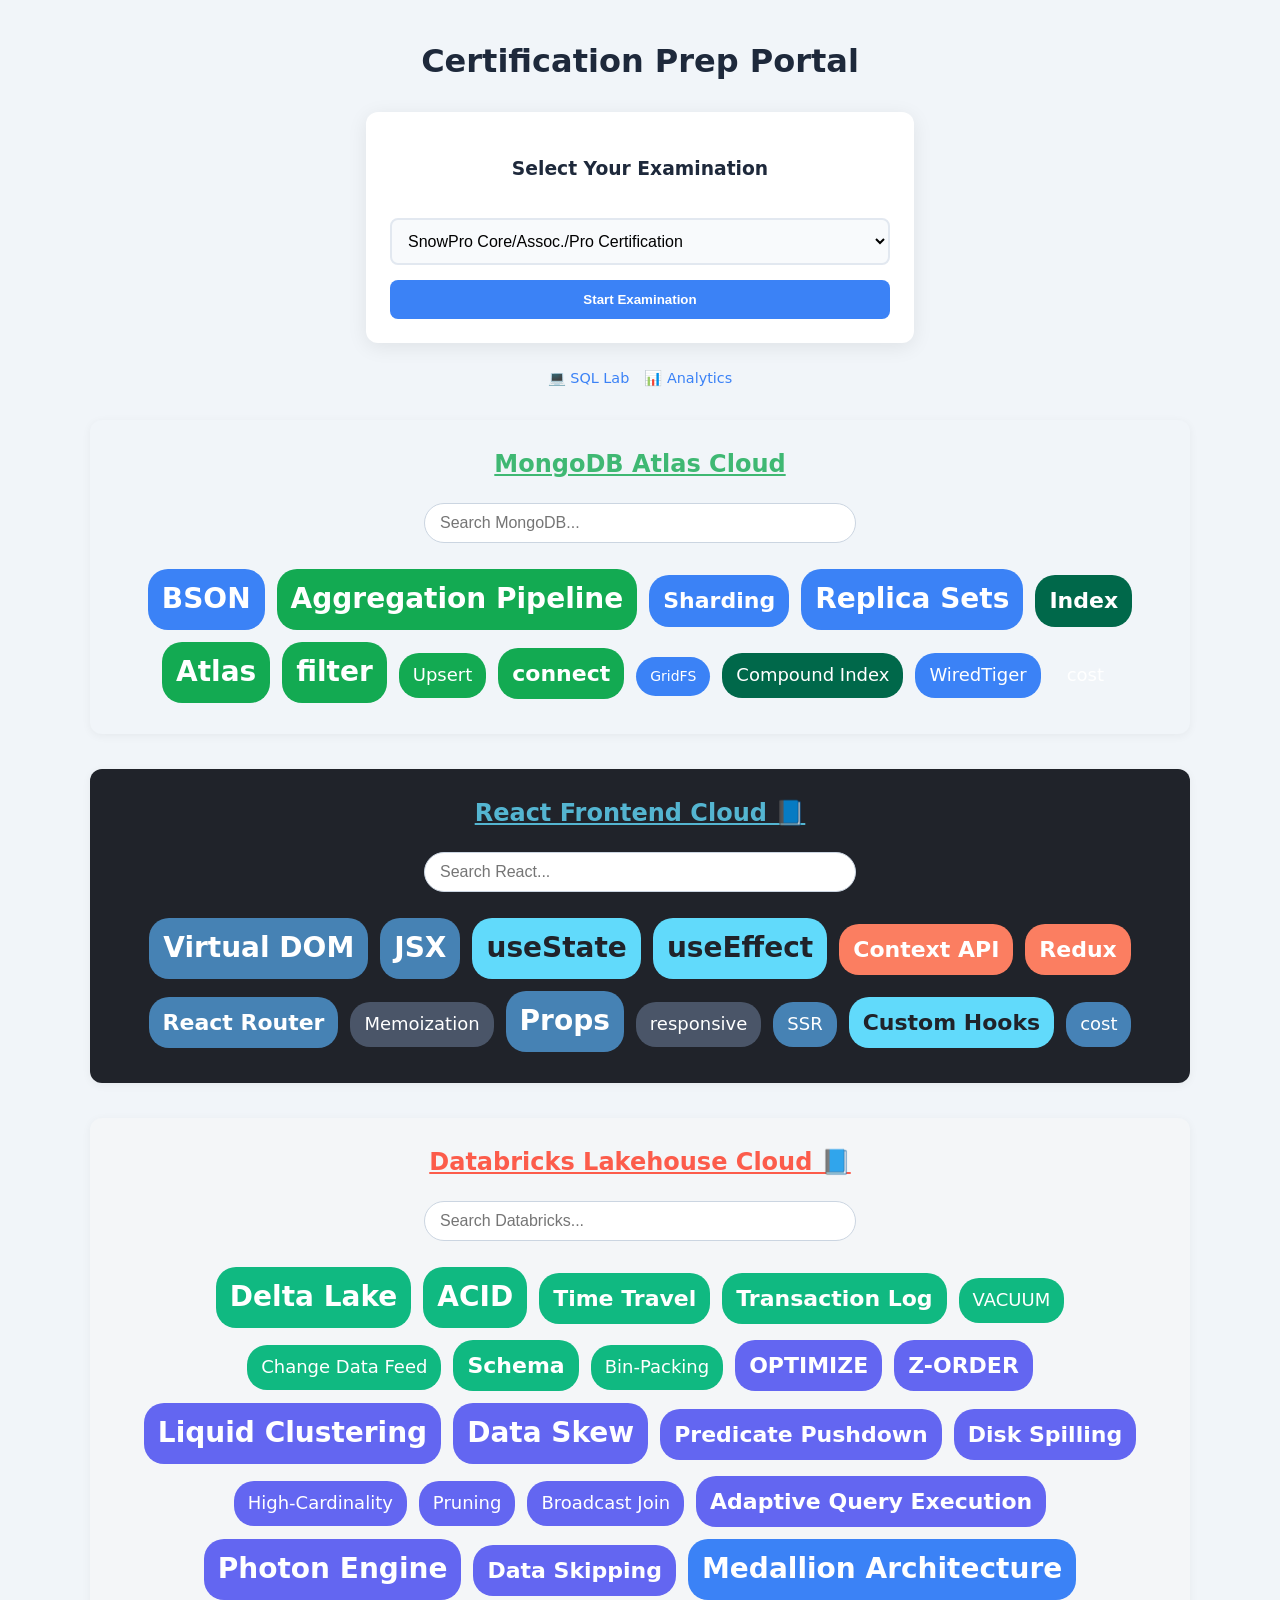
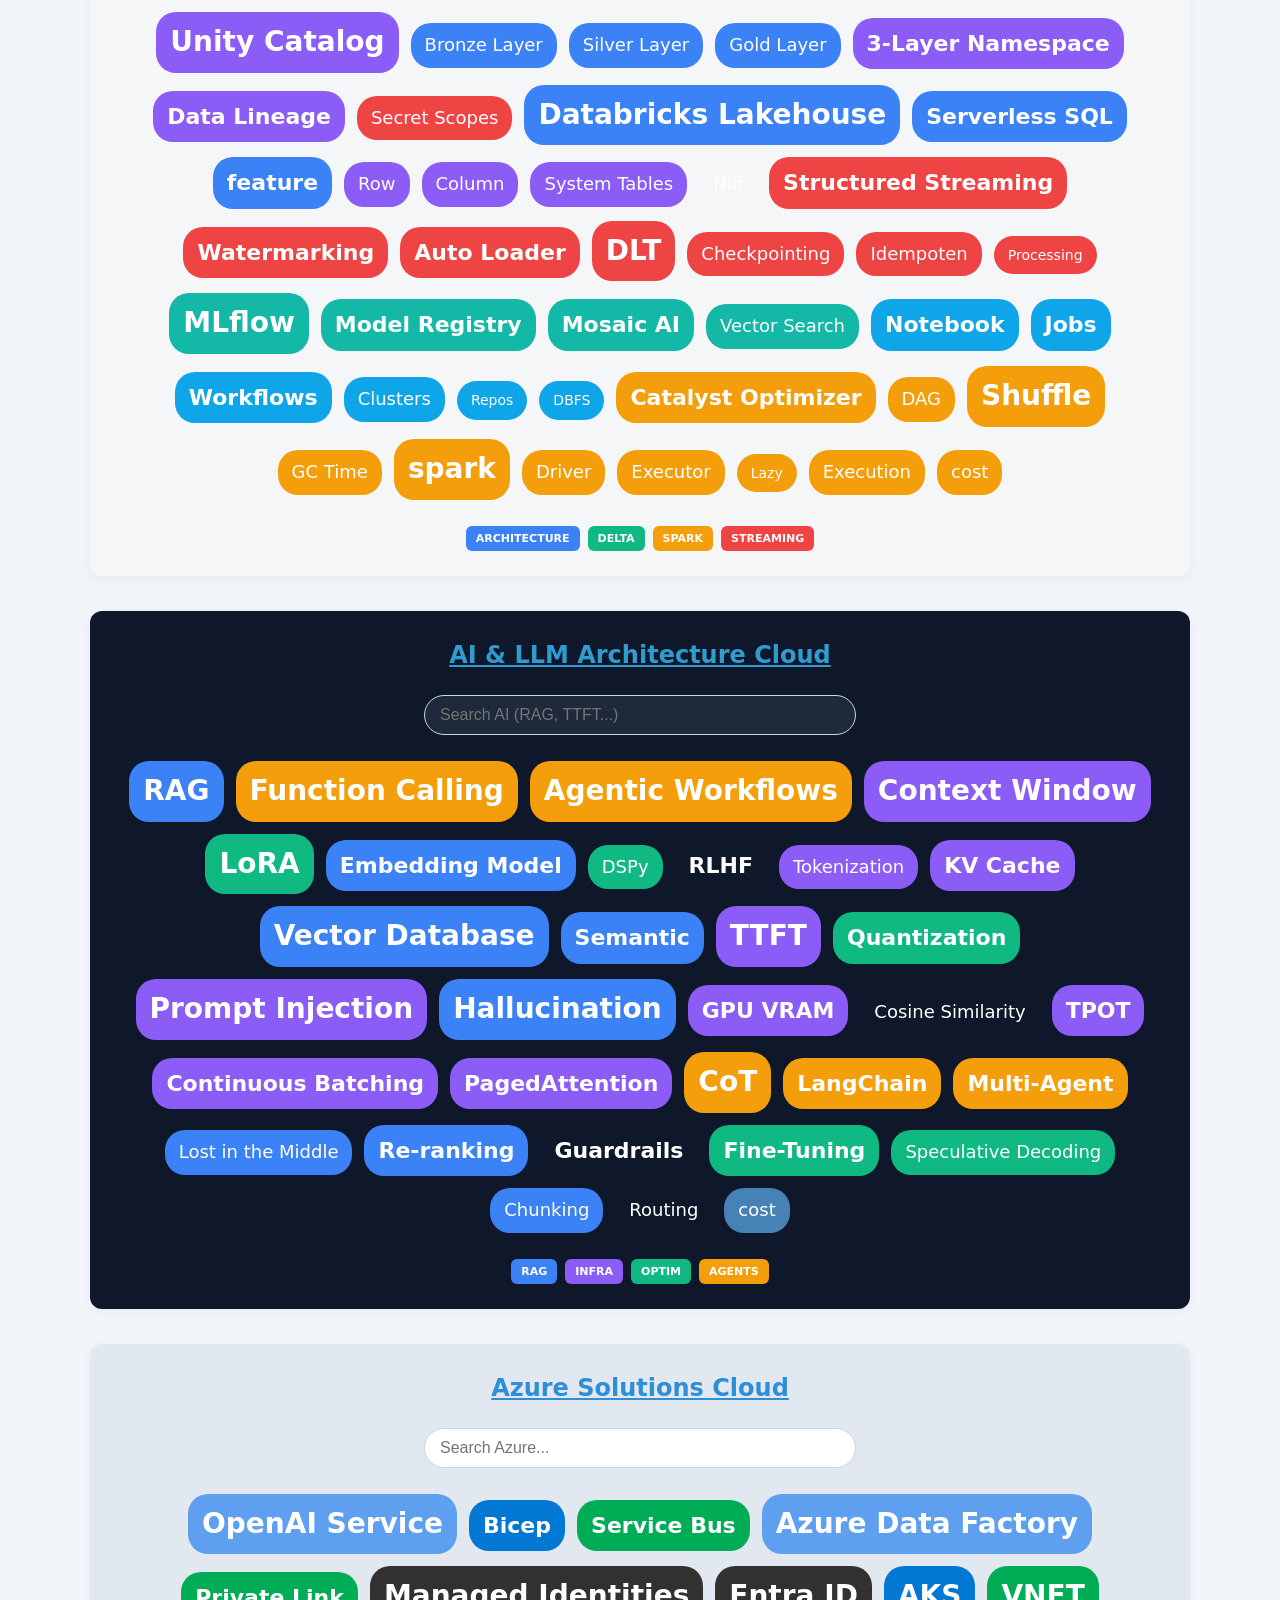
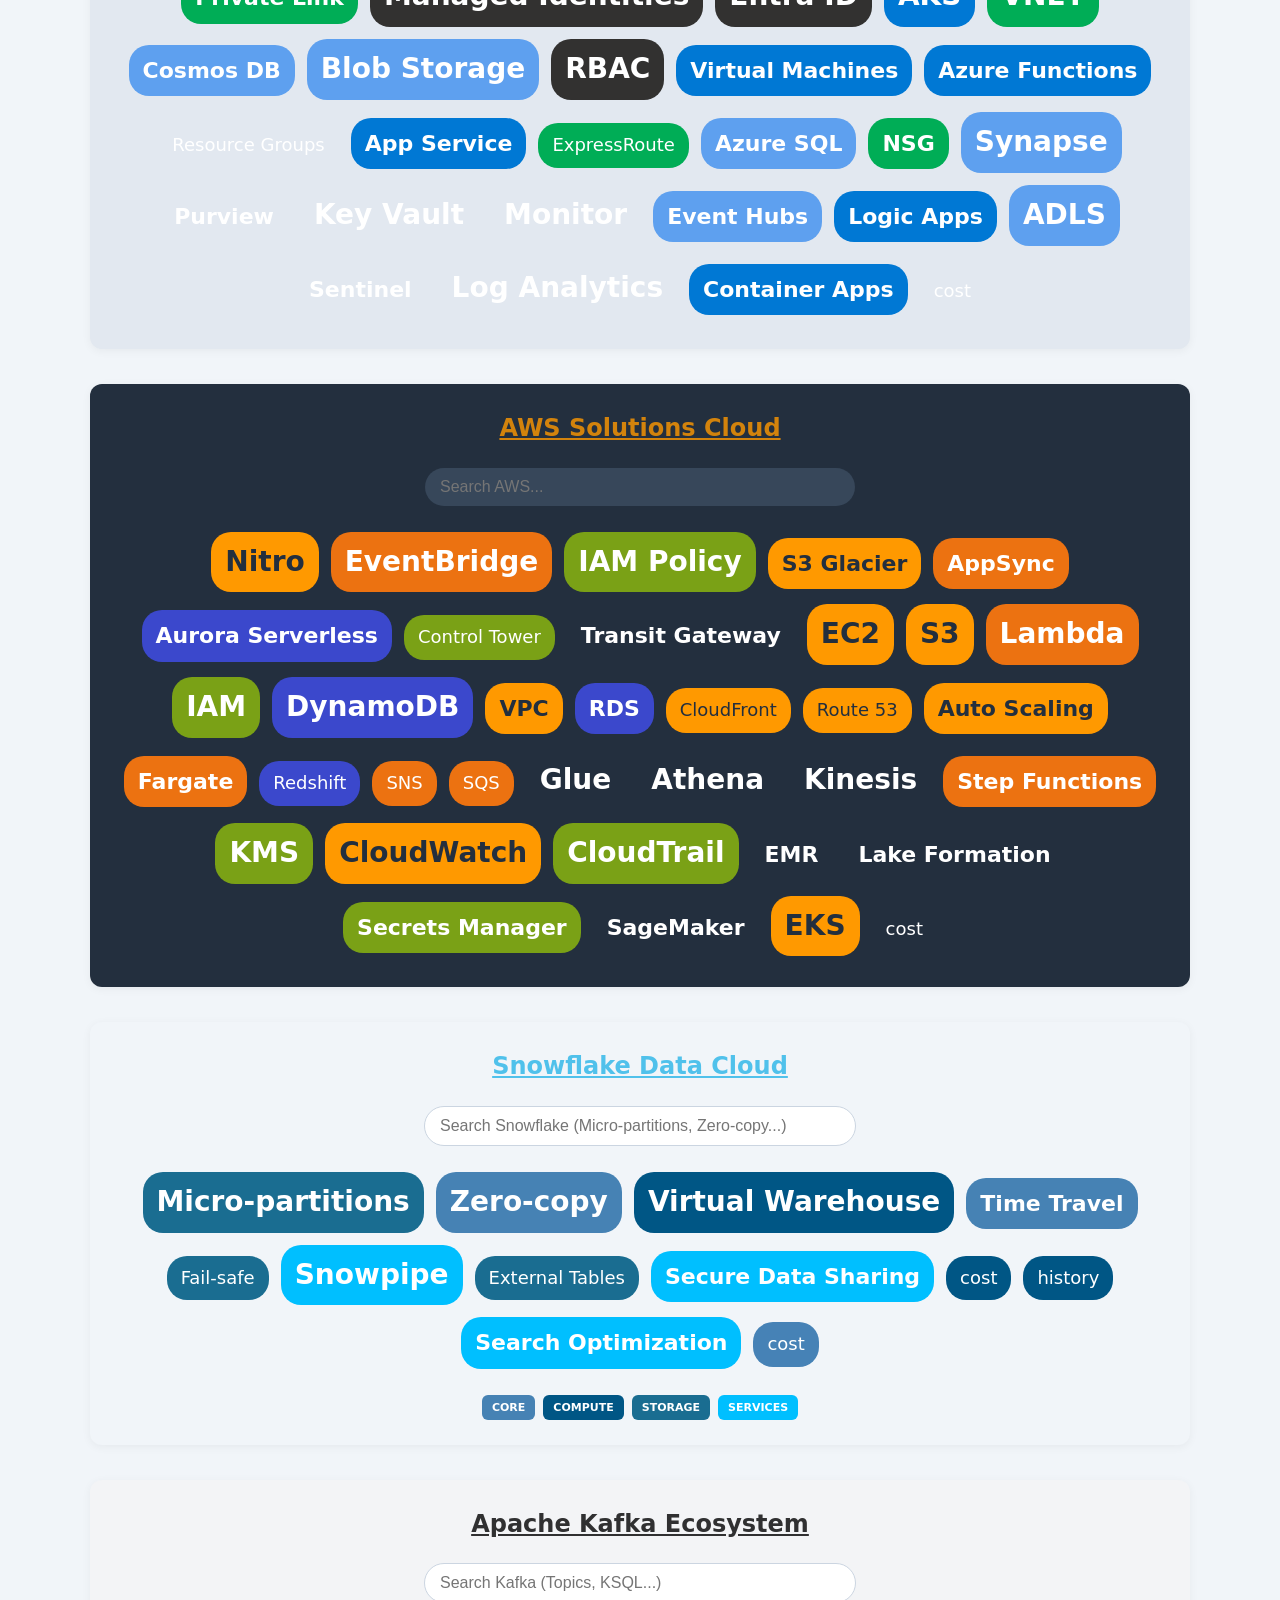
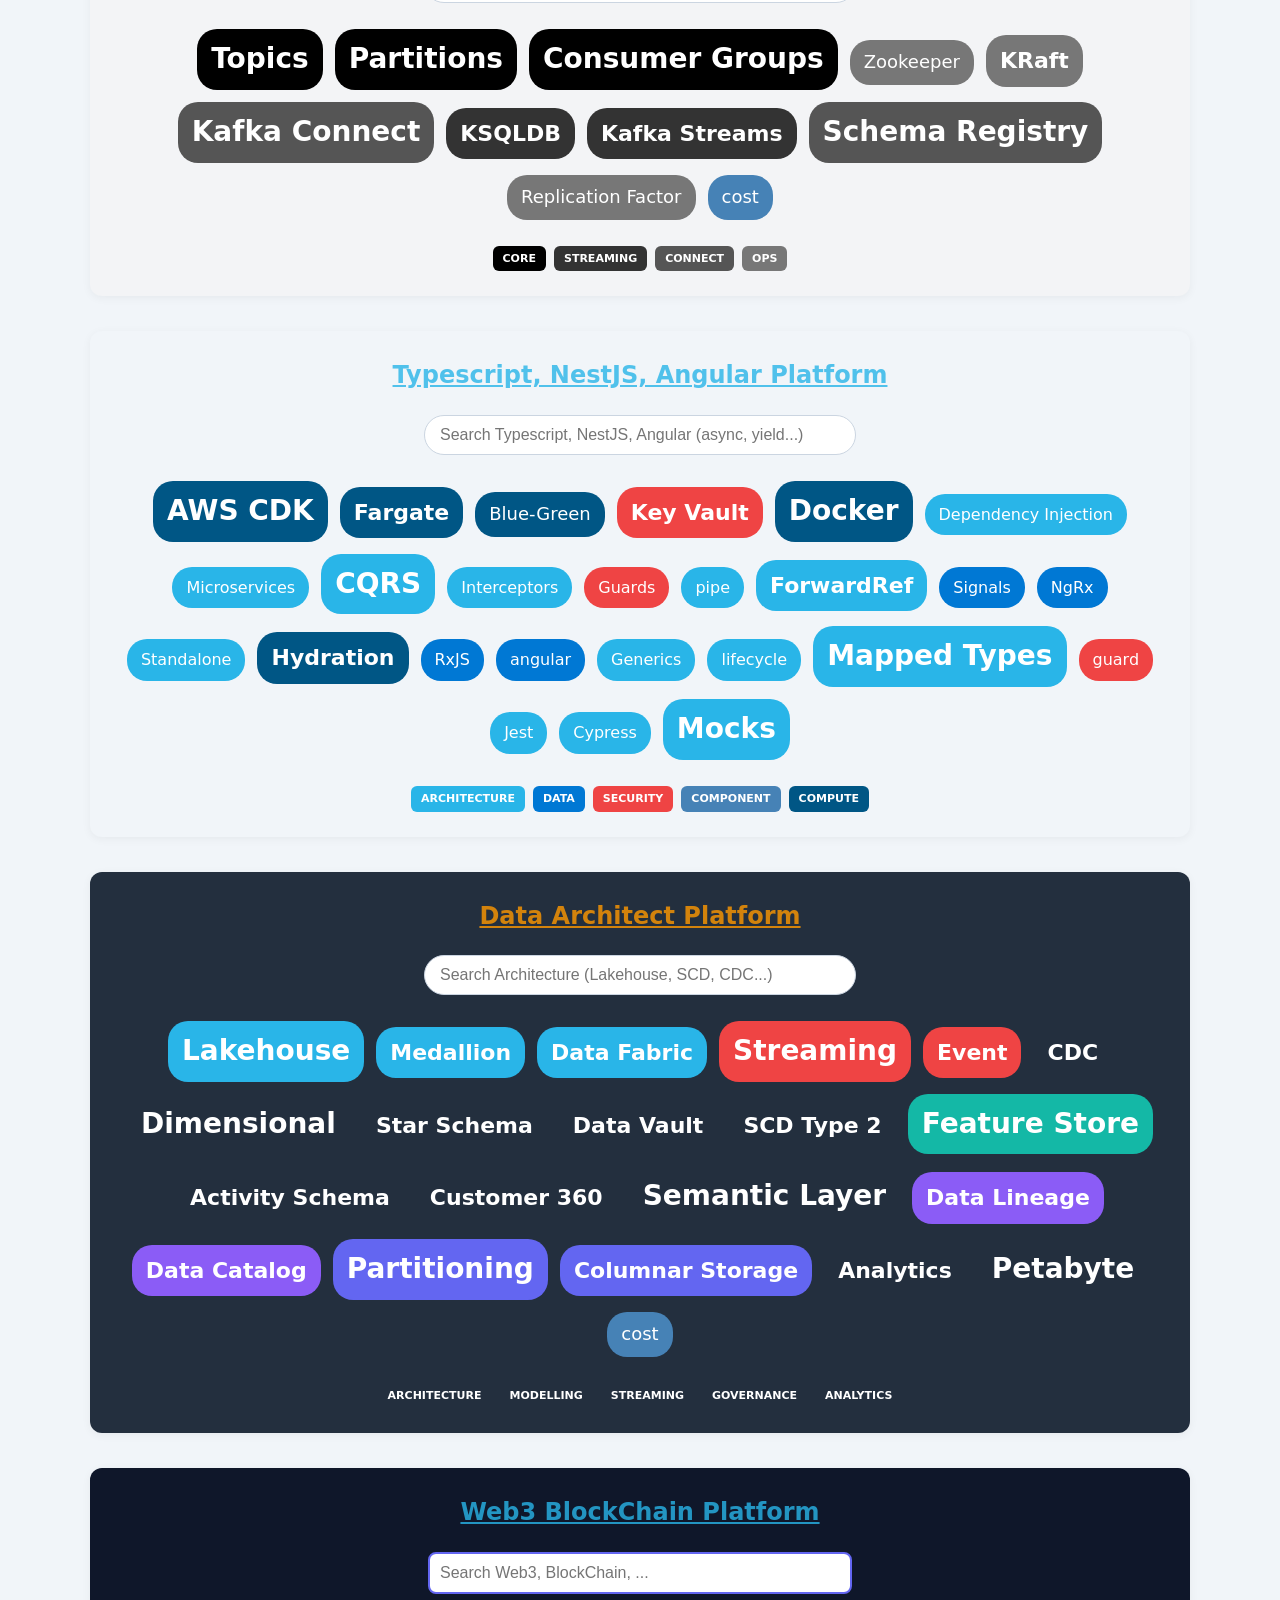
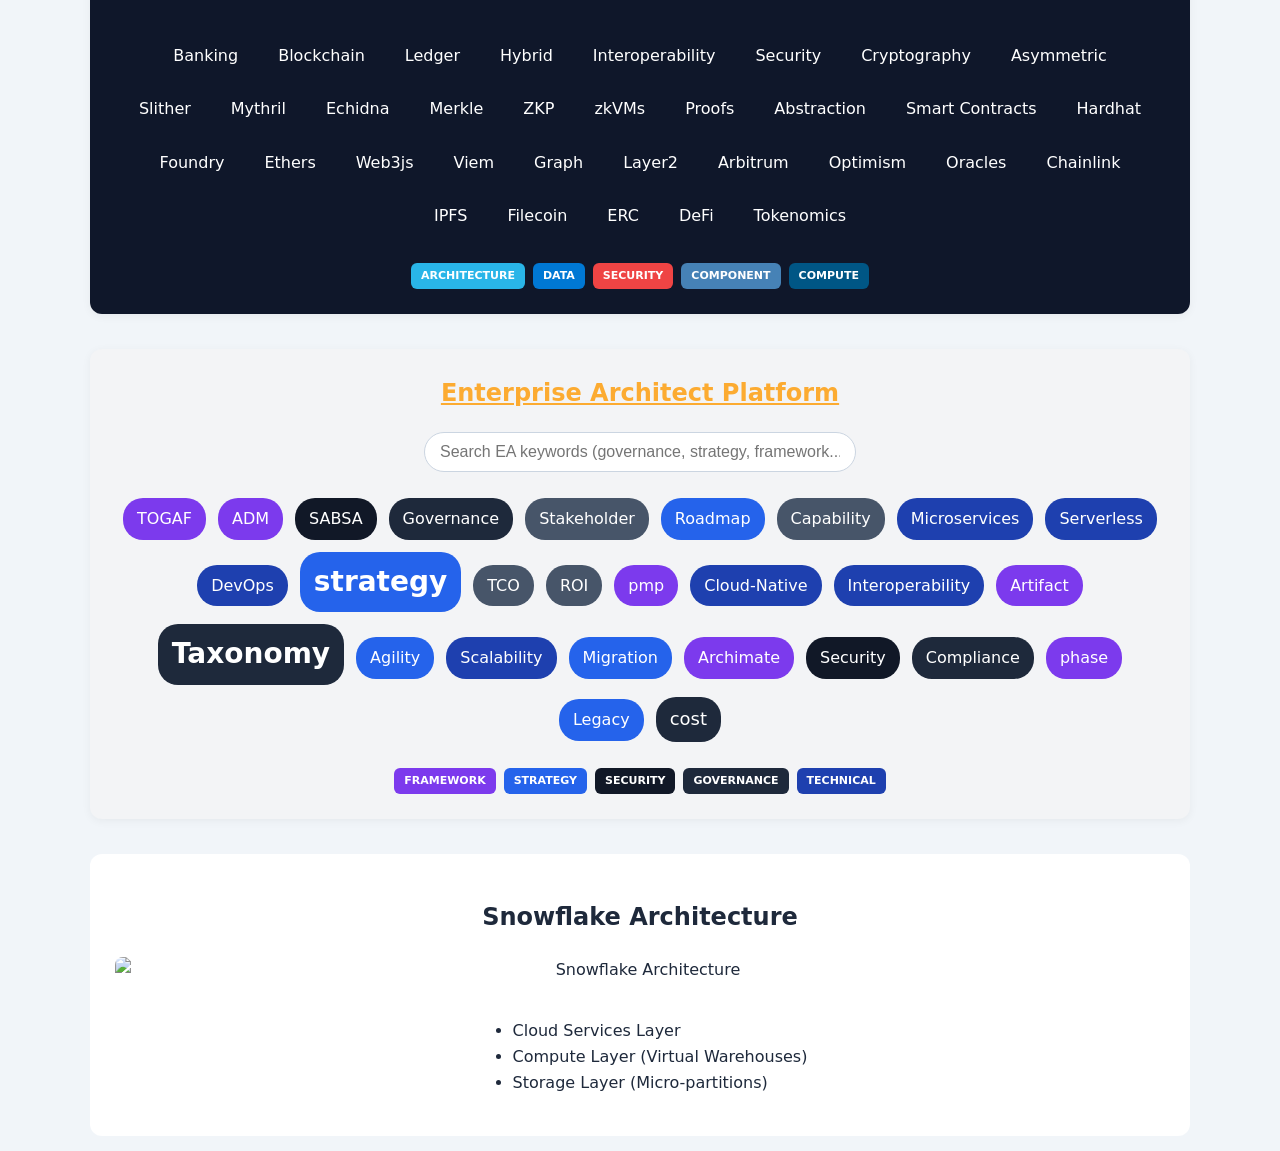
==== commit b8e8bd4b: "Update index.html" ====
--- a/index.html
+++ b/index.html
@@ -456,7 +456,7 @@
 </div>   
 
  <div id="data_architect-cloud" class="cloud-section" style="background:#232f3e; color: white;">
-    <h2 class="doc-header" data-doc="data_architect-cloud style="color:#ff9900;cursor:pointer;">Data Architect Platform</h2>
+    <h2 class="doc-header" data-doc="data_architect-cloud" style="color:#ff9900;cursor:pointer;">Data Architect Platform</h2>
 
     <div class="search-box">
         <input id="daSearch" placeholder="Search Architecture (Lakehouse, SCD, CDC...)">
@@ -474,7 +474,7 @@
 </div>
     
 <div id="web3_BlockChain-cloud" class="cloud-section" style="background:#0f172a; color: black;">
-    <h2 style="color:#29b5e8;">Web3 BlockChain Platform</h2>
+    <h2 class="doc-header" data-doc="web3_BlockChain-cloud"  style="color:#29b5e8;cursor:pointer;">Web3 BlockChain Platform</h2>
 
     <div class="search-box">
         <input id="web3BlockChainSearch" placeholder="Search Web3, BlockChain, ...">
@@ -492,7 +492,7 @@
 </div>   
     
  <div id="EA-cloud" class="cloud-section" style="background:#f3f4f6; color: white;">
-    <h2 style="color:#ff9900;">Enterprise Architect Platform</h2>
+    <h2 class="doc-header" data-doc="EA-cloud" style="color:#ff9900;cursor:pointer;">Enterprise Architect Platform</h2>
 
     <div class="search-box">
         <input id="eaSearch" placeholder="Search EA keywords (governance, strategy, framework...)">
@@ -540,16 +540,28 @@
     file: "docs/Databricks_pySpark_readme.md",
     title: "Databricks Lakehouse Guide"
   },
+    "snowflake-cloud": {
+    file: "docs/snowflake_readme.md",
+    title: "Snowflake Guide"
+  },  
   "ai-cloud": {
     file: "docs/Solution_Architect_readme.md", // or ai_llm_readme.md if you create later
     title: "AI & LLM Architecture"
   },
+  "DevOps-cloud": {
+    file: "docs/Devops_And_Observability_readme.md",
+    title: "DevOps Guide"
+  },  
   "azure-cloud": {
-    file: "docs/Devops_And_Observability_readme.md",
-    title: "Azure / DevOps Guide"
+    file: "docs/azure_readme.md",
+    title: "Azure Solutions Guide"
   },
+  "EA-cloud": {
+    file: "docs/enterpriseArchitect_readme.md",
+    title: "Enterprise Architect Guide"
+  },  
   "aws-cloud": {
-    file: "docs/Solution_Architect_readme.md",
+    file: "docs/aws_readme.md",
     title: "AWS Solutions Guide"
   },
   "typescriptNestjs-cloud": {
@@ -630,12 +642,12 @@
 }
 
 function closeModal() {
+    const modal = document.getElementById("mdModal"); // ✅ define it
+
     modal.style.display = "none";
     document.body.style.overflow = "";
     document.body.style.position = "";
-    // document.body.style.overflow = "auto";
-    document.getElementById("mdModal").style.display = "none";
-}   
+}    
 // --- DATASETS ---
 const dbKeywords = [
   // --- Delta Lake & Storage ---
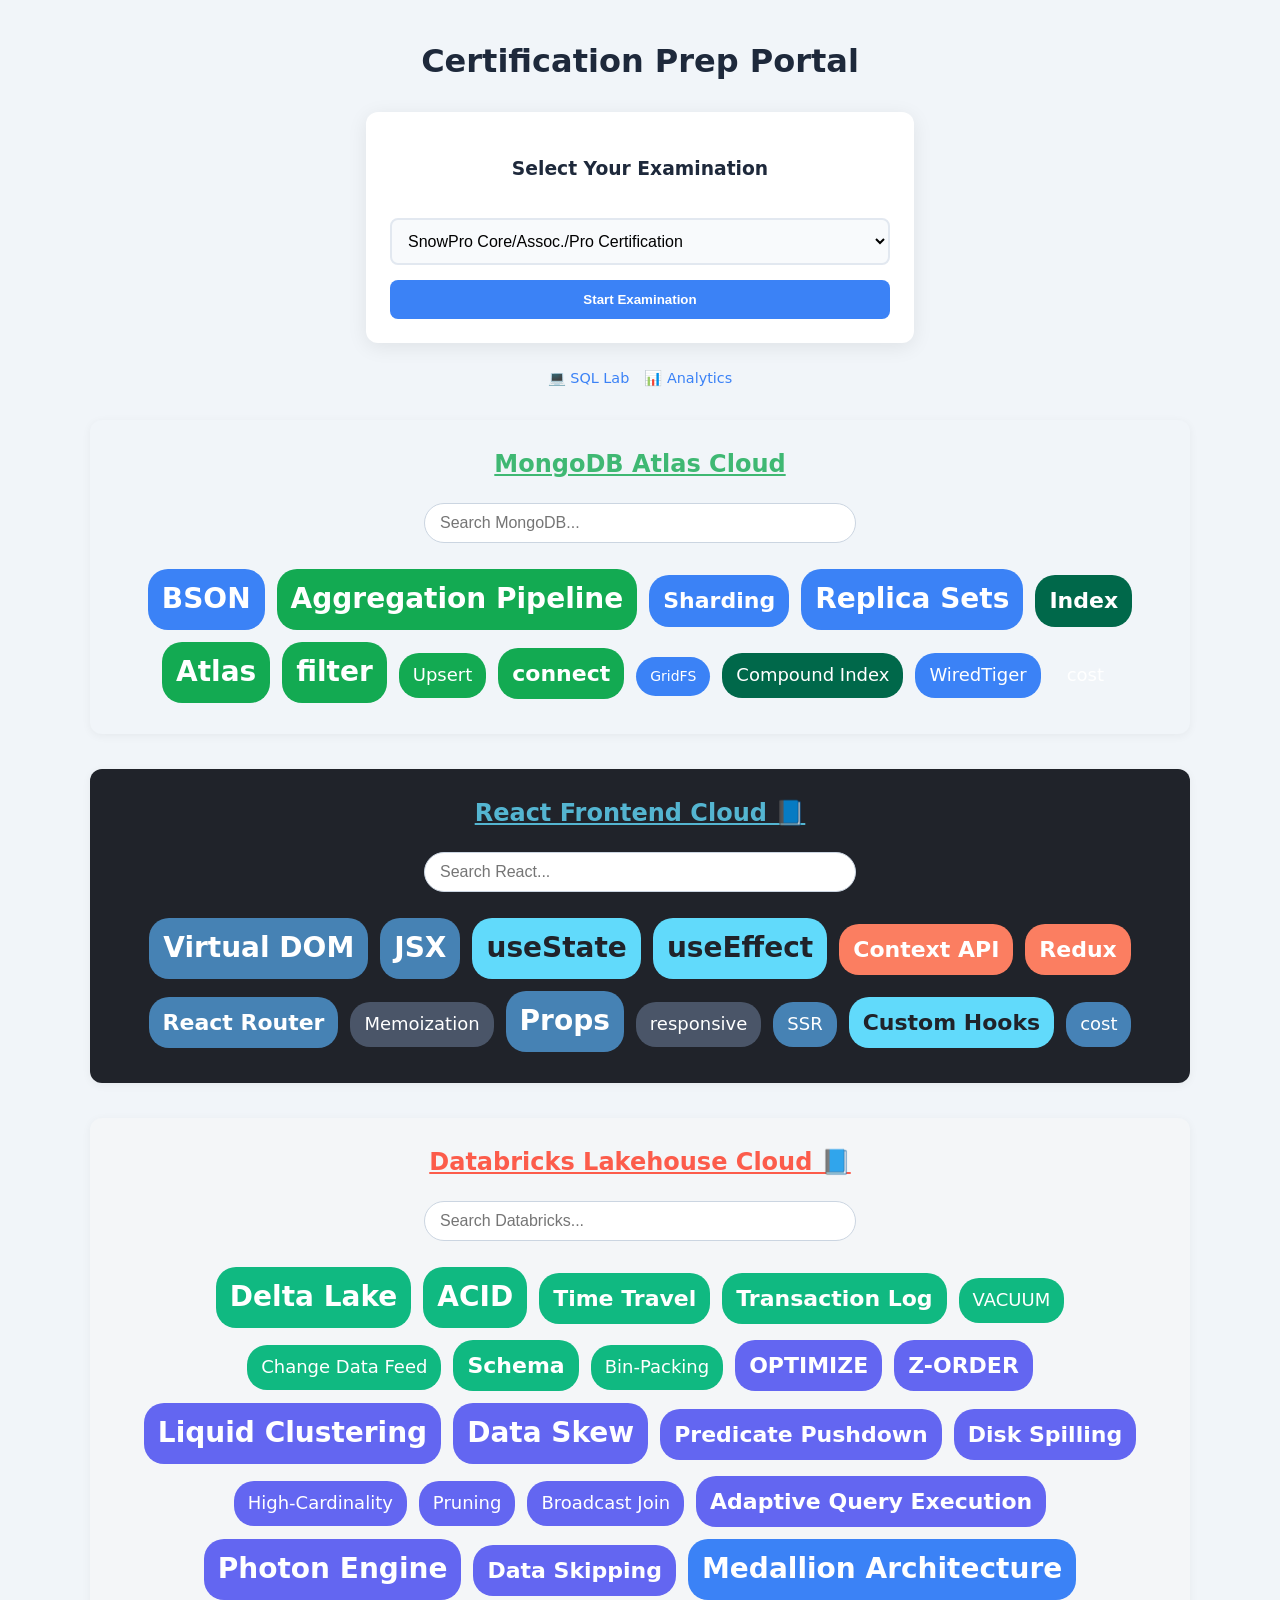
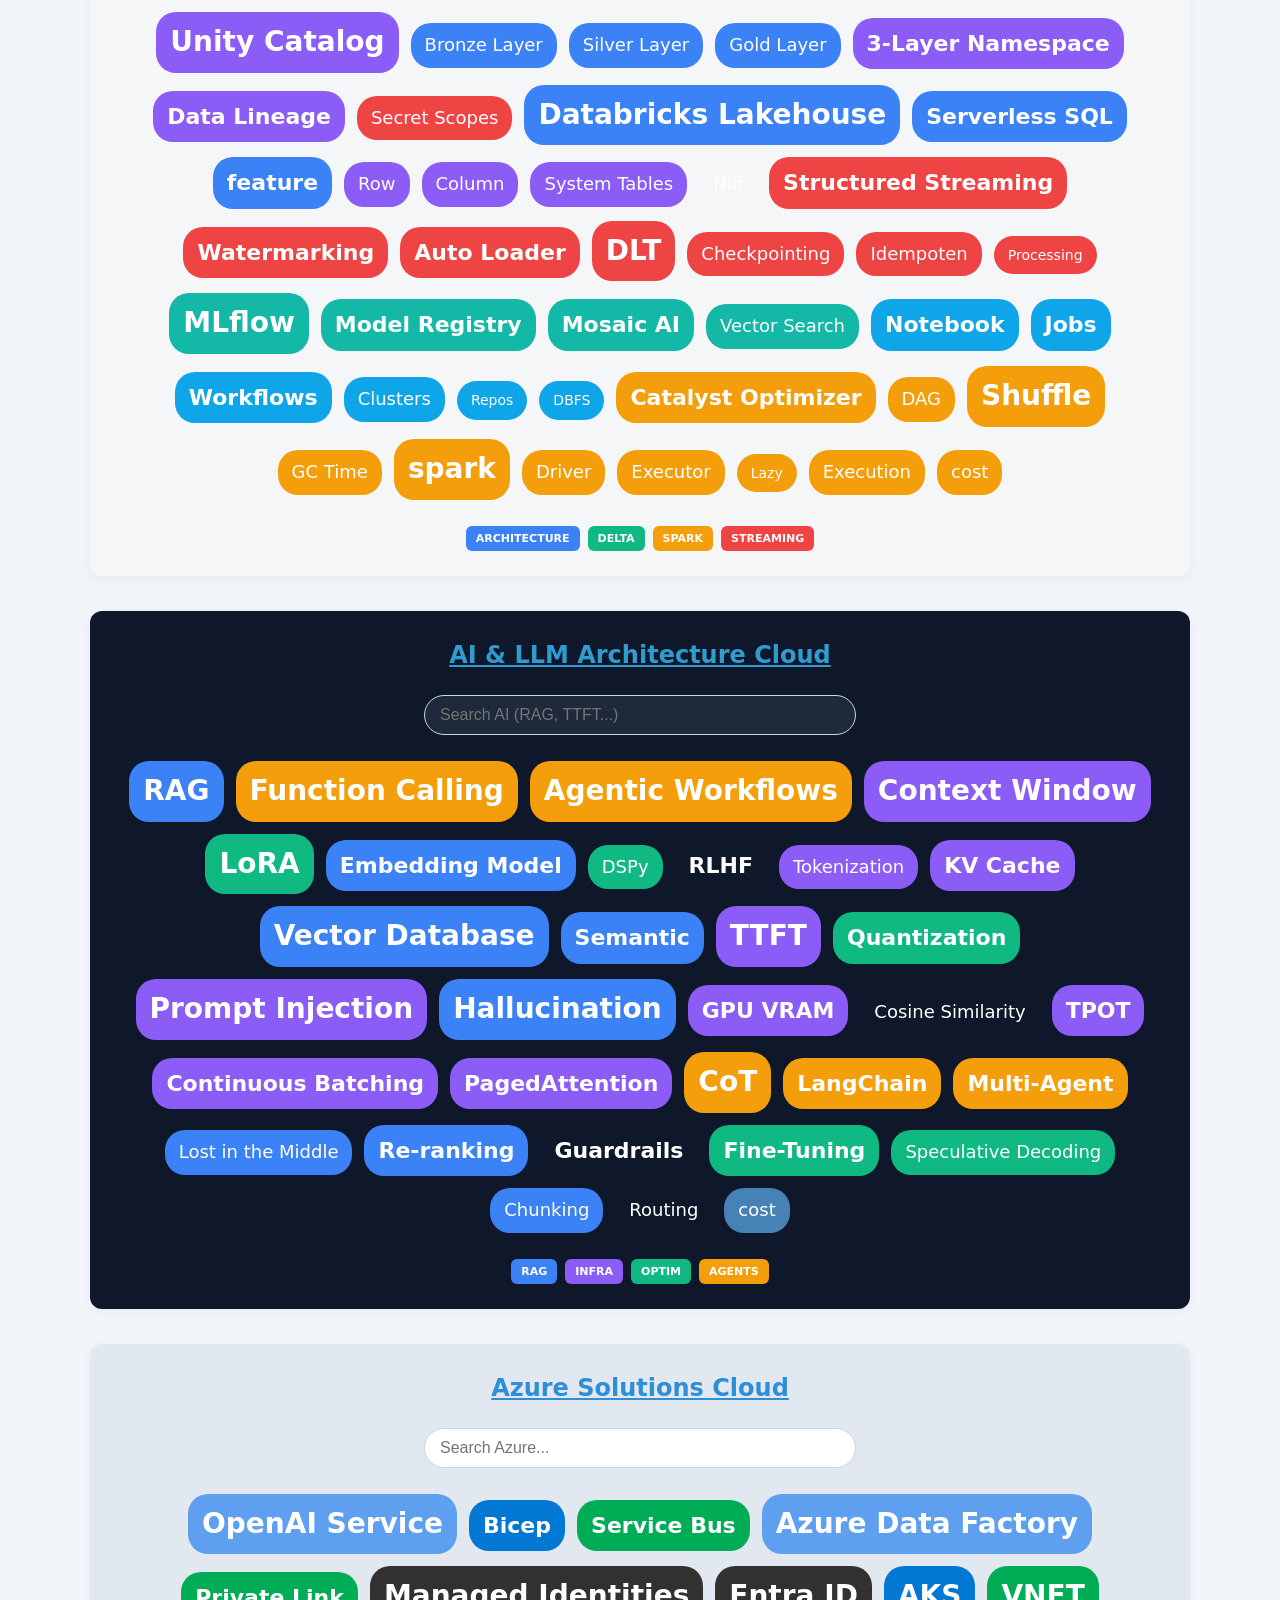
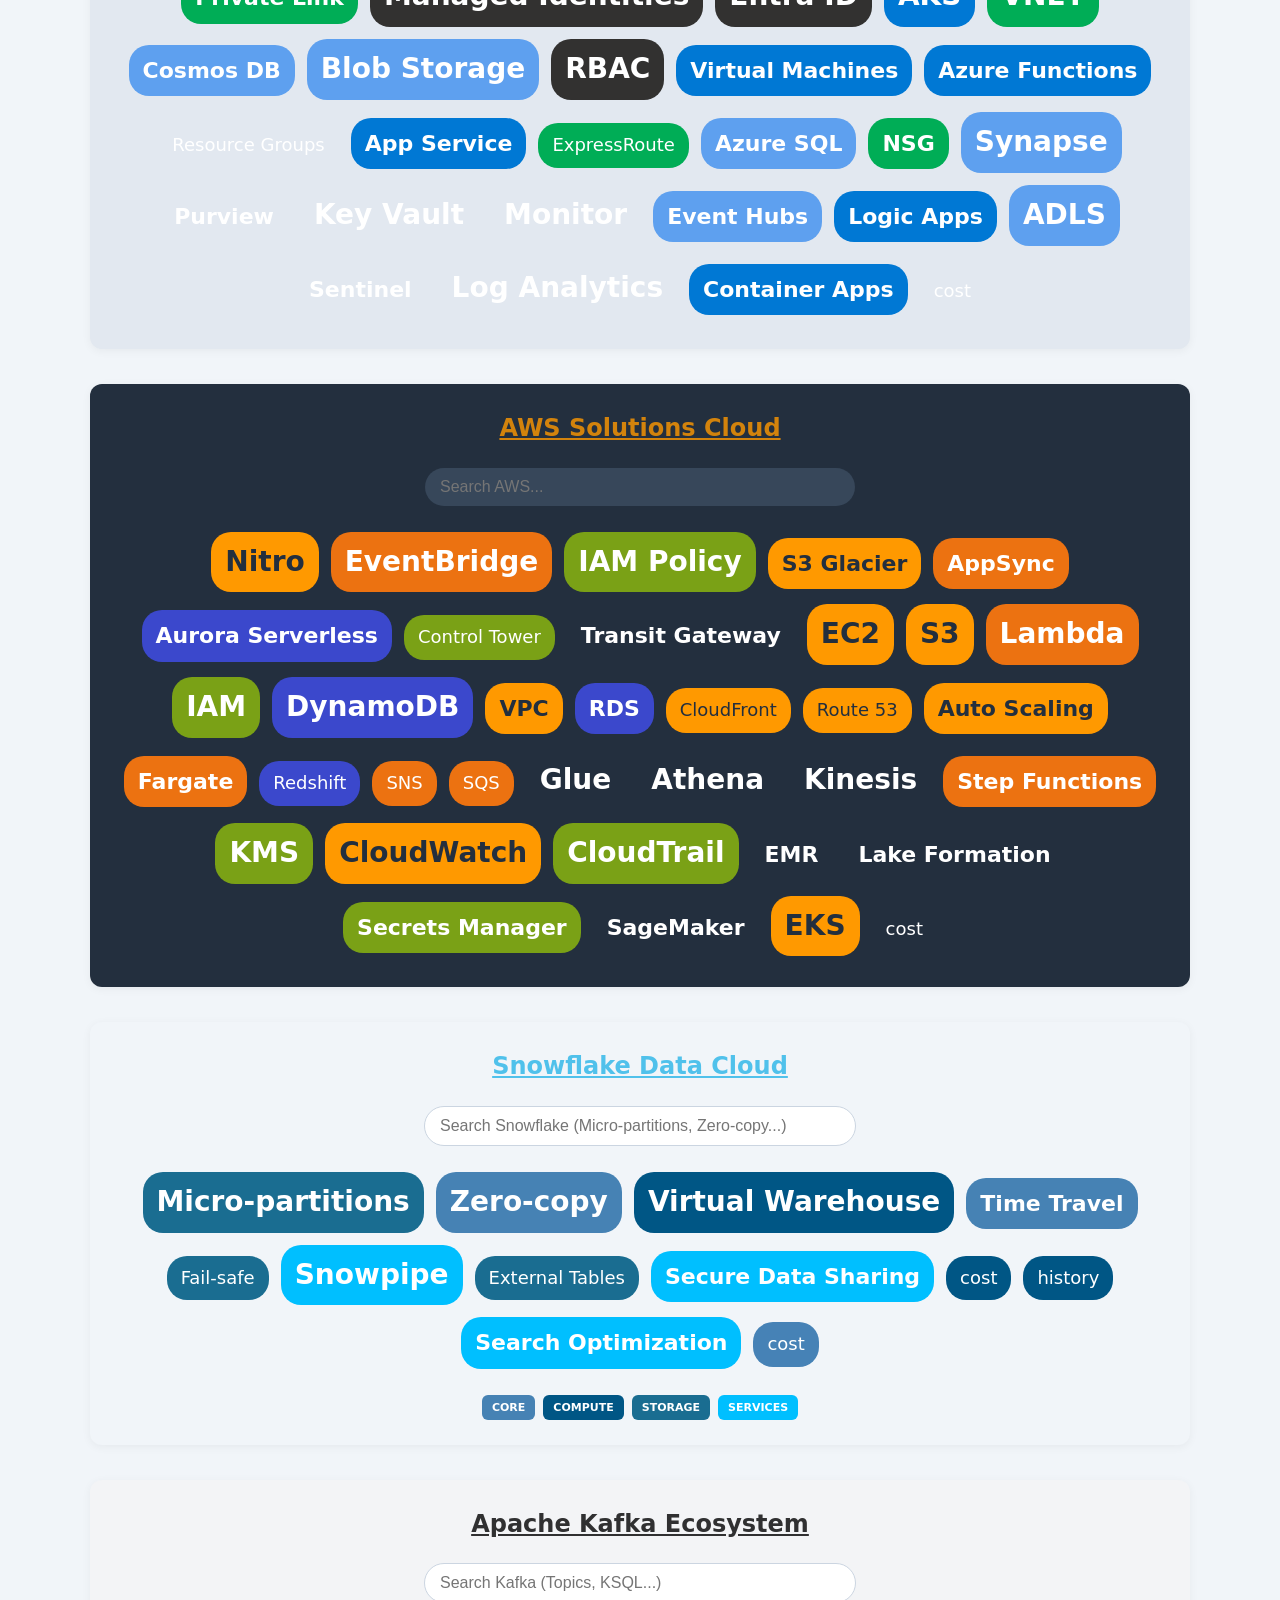
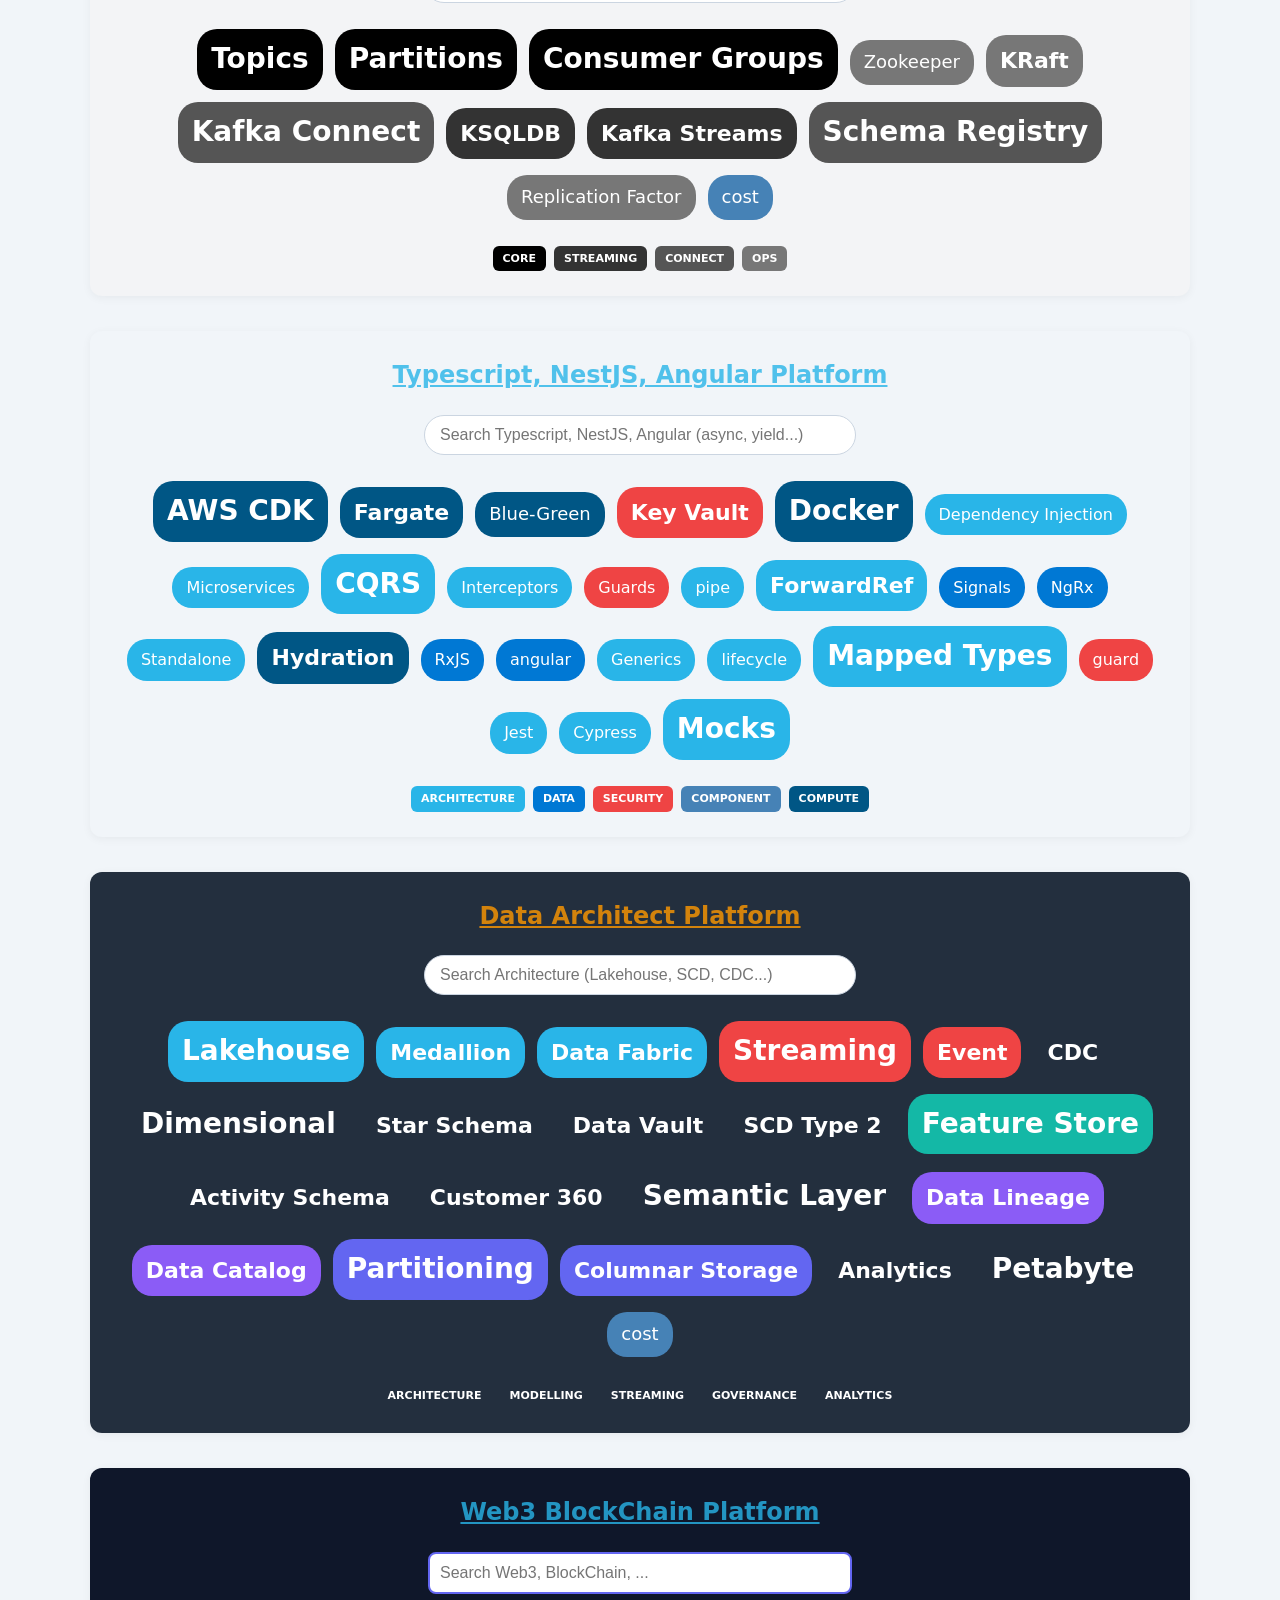
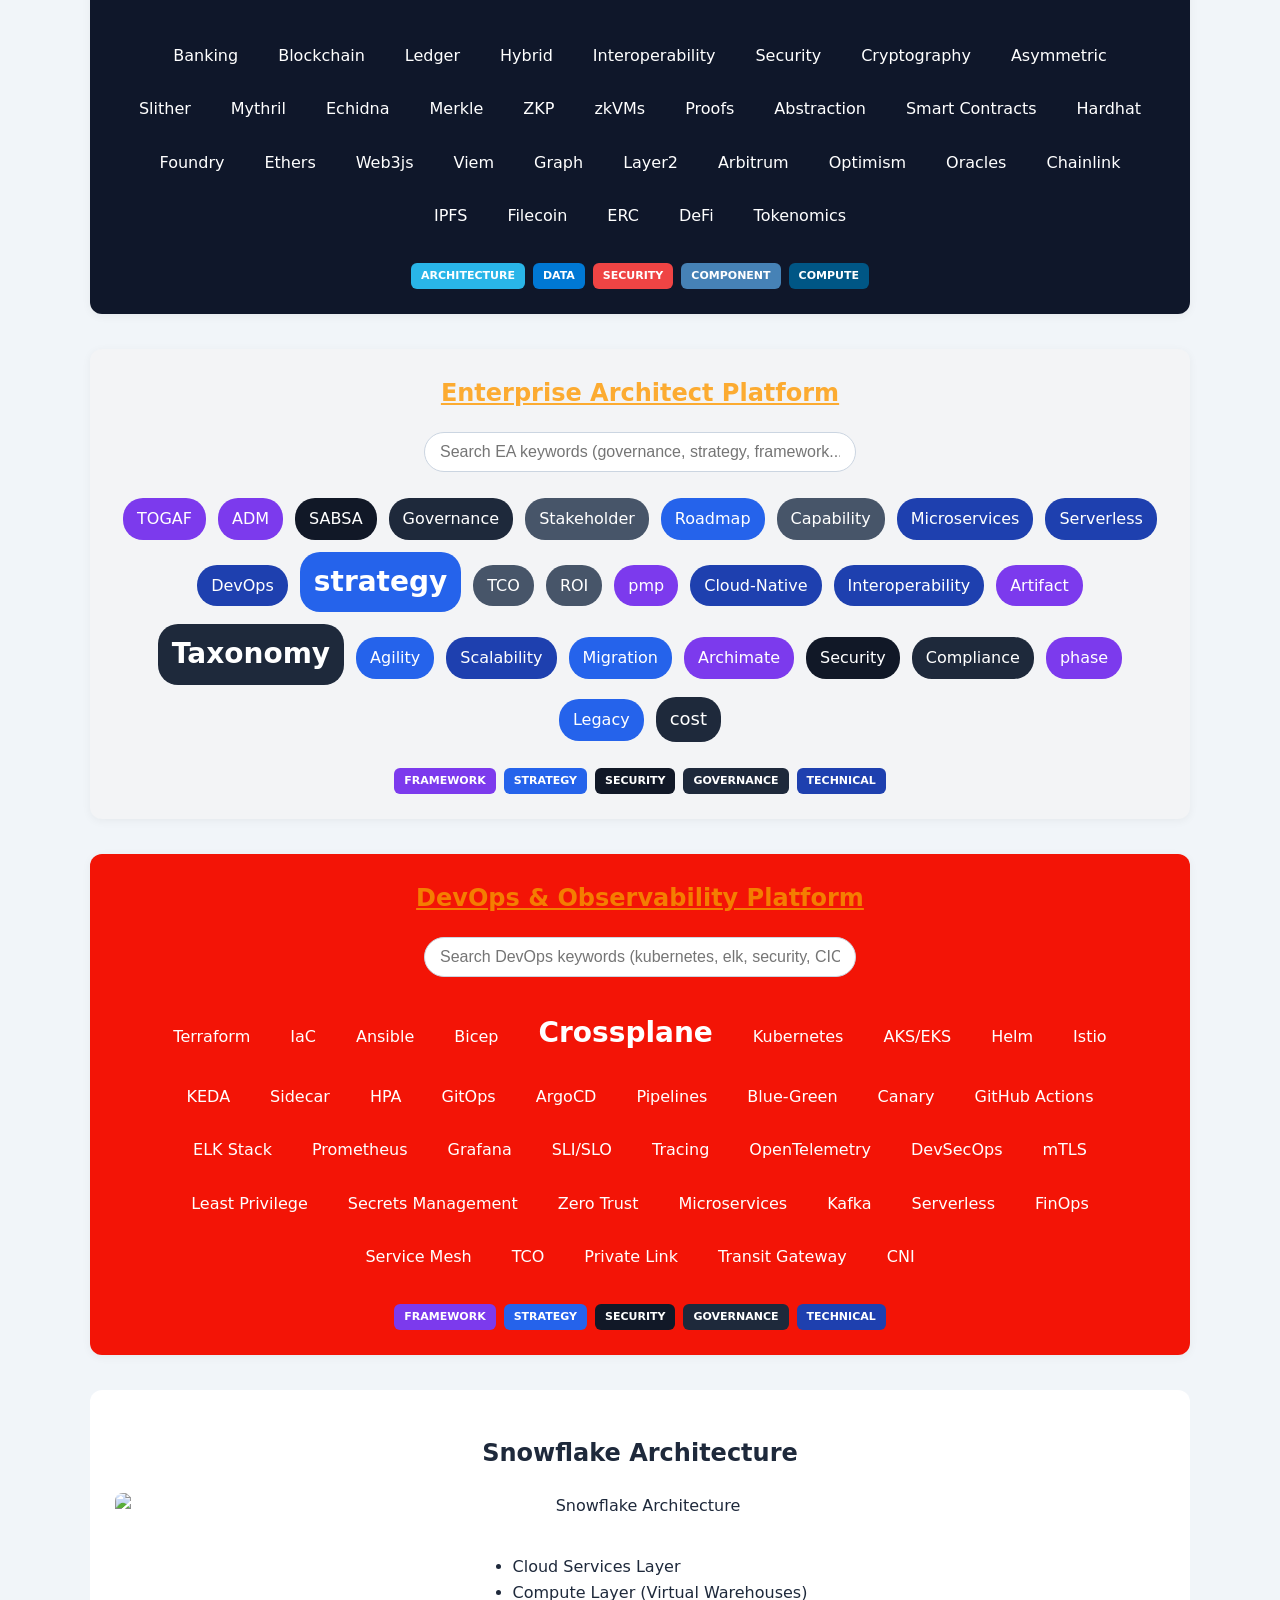
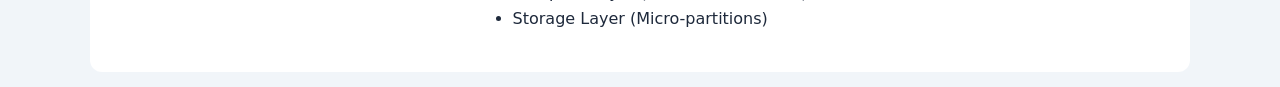
==== commit 0ae7a361: "Update index.html" ====
--- a/index.html
+++ b/index.html
@@ -195,7 +195,14 @@
 .az-data { background: #0078D4; } 
 .aws-core { background: #E67E22; color: white !important; } /* Darker Orange */
 .cost { background: #4682B6; }  /* Deeper Sky Blue */
-
+/* DevOps Cloud Domains - Professional Slate & Navy */
+.devOps-strategy { background: #2563EB; } /* Royal Blue */
+.devOps-governance { background: #1e293b; } /* Slate 800 */
+.devOps-framework { background: #7C3AED; } /* Deep Violet */
+.devOps-business { background: #475569; } /* Slate 600 */
+.devOps-technical { background: #1e40af; } /* Blue 800 */
+.devOps-security { background: #111827; } /* Gray 900 */        
+     
 /* EA Cloud Domains - Professional Slate & Navy */
 .ea-strategy { background: #2563EB; } /* Royal Blue */
 .ea-governance { background: #1e293b; } /* Slate 800 */
@@ -359,6 +366,7 @@
             <option value="hl7">HL7</option>
             <option value="data_architect">DataArchitect</option>
             <option value="enterprise_architect">EnterpriseArchitect</option>
+            <option value="devOps">DevOps & Observability</option>
             <option value="ai">AI & LLM Engineering</option> 
             <option value="web3_blockchain">Web3 & BlockChain</option> 
         </select>
@@ -508,7 +516,24 @@
         <span class="ea-technical">Technical</span>
     </div>
 </div>     
-    
+
+  <div id="devOps-cloud" class="cloud-section" style="background:#f31406; color: white;">
+    <h2 class="doc-header" data-doc="devOps-cloud" style="color:#f59900;cursor:pointer;">DevOps & Observability Platform</h2>
+
+    <div class="search-box">
+        <input id="devOpsSearch" placeholder="Search DevOps keywords (kubernetes, elk, security, CICD...)">
+    </div>
+
+    <div class="cloud-display" id="devOpsCloud"></div>
+
+    <div class="legend">
+        <span class="devOps-framework">Framework</span>
+        <span class="devOps-strategy">Strategy</span>
+        <span class="devOps-security">Security</span>
+        <span class="devOps-governance">Governance</span>
+        <span class="devOps-technical">Technical</span>
+    </div>
+</div>        
 <div style="background: white; padding: 25px; border-radius: 12px; text-align: center;">
         <h2>Snowflake Architecture</h2>
         <img src="assets/snowflake_architecture.png" alt="Snowflake Architecture">
@@ -548,7 +573,7 @@
     file: "docs/Solution_Architect_readme.md", // or ai_llm_readme.md if you create later
     title: "AI & LLM Architecture"
   },
-  "DevOps-cloud": {
+  "devOps-cloud": {
     file: "docs/Devops_And_Observability_readme.md",
     title: "DevOps Guide"
   },  
@@ -560,6 +585,10 @@
     file: "docs/enterpriseArchitect_readme.md",
     title: "Enterprise Architect Guide"
   },  
+  "data_architect-cloud": {
+    file: "docs/dataArchitect_readme.md",
+    title: "Data Architect Guide"
+  },    
   "aws-cloud": {
     file: "docs/aws_readme.md",
     title: "AWS Solutions Guide"
@@ -1011,6 +1040,60 @@
 {word:"Petabyte", freq:5, domain:"scale", desc:"Data platforms operating at PB scale"},
 {word:"cost", freq:3, domain:"cost", desc:"cost optimization"},
 ];
+
+const devOpsKeywords = [
+    // --- Infrastructure & Automation ---
+    { word: "Terraform", freq: 10, domain: "devops-iac" },
+    { word: "IaC", freq: 10, domain: "devops-iac" },
+    { word: "Ansible", freq: 7, domain: "devops-iac" },
+    { word: "Bicep", freq: 6, domain: "devops-iac" },
+    { word: "Crossplane", freq: 5, domain: "devops-iac" },
+
+    // --- Container Orchestration (K8s) ---
+    { word: "Kubernetes", freq: 10, domain: "devops-k8s" },
+    { word: "AKS/EKS", freq: 9, domain: "devops-k8s" },
+    { word: "Helm", freq: 8, domain: "devops-k8s" },
+    { word: "Istio", freq: 7, domain: "devops-k8s" },
+    { word: "KEDA", freq: 6, domain: "devops-k8s" },
+    { word: "Sidecar", freq: 6, domain: "devops-k8s" },
+    { word: "HPA", freq: 7, domain: "devops-k8s" },
+
+    // --- CI/CD & Delivery ---
+    { word: "GitOps", freq: 9, domain: "devops-cicd" },
+    { word: "ArgoCD", freq: 8, domain: "devops-cicd" },
+    { word: "Pipelines", freq: 10, domain: "devops-cicd" },
+    { word: "Blue-Green", freq: 7, domain: "devops-cicd" },
+    { word: "Canary", freq: 7, domain: "devops-cicd" },
+    { word: "GitHub Actions", freq: 8, domain: "devops-cicd" },
+
+    // --- Observability & SRE ---
+    { word: "ELK Stack", freq: 9, domain: "devops-obs" },
+    { word: "Prometheus", freq: 8, domain: "devops-obs" },
+    { word: "Grafana", freq: 8, domain: "devops-obs" },
+    { word: "SLI/SLO", freq: 8, domain: "devops-sre" },
+    { word: "Tracing", freq: 7, domain: "devops-obs" },
+    { word: "OpenTelemetry", freq: 8, domain: "devops-obs" },
+
+    // --- Security (DevSecOps) ---
+    { word: "DevSecOps", freq: 9, domain: "devops-security" },
+    { word: "mTLS", freq: 7, domain: "devops-security" },
+    { word: "Least Privilege", freq: 9, domain: "devops-security" },
+    { word: "Secrets Management", freq: 8, domain: "devops-security" },
+    { word: "Zero Trust", freq: 8, domain: "devops-security" },
+
+    // --- Cloud & Data Architecture ---
+    { word: "Microservices", freq: 10, domain: "devops-arch" },
+    { word: "Kafka", freq: 9, domain: "devops-data" },
+    { word: "Serverless", freq: 7, domain: "devops-arch" },
+    { word: "FinOps", freq: 8, domain: "devops-cost" },
+    { word: "Service Mesh", freq: 7, domain: "devops-arch" },
+    { word: "TCO", freq: 6, domain: "devops-cost" },
+
+    // --- Connectivity ---
+    { word: "Private Link", freq: 7, domain: "devops-network" },
+    { word: "Transit Gateway", freq: 7, domain: "devops-network" },
+    { word: "CNI", freq: 6, domain: "devops-network" },
+];
     
 const eaKeywords = [
     { word: "TOGAF", freq: 10, domain: "ea-framework" },
@@ -1078,6 +1161,7 @@
         renderCloud("kfCloud", kfKeywords, "kafka");
         // Render Data Architect Cloud
         renderCloud("daCloud", dataArchitectKeywords, "data_architect");
+        renderCloud("devOpsCloud", devOpsKeywords, "devOps");
         renderCloud("eaCloud", eaKeywords, "enterprise_architect");
         renderCloud("typescriptNestjsCloud", typescriptNestjsKeywords, "TypeScript_NestJS");
         renderCloud("web3BlockChainCloud", web3BlockChainKeywords, "web3_blockchain");
@@ -1099,6 +1183,7 @@
         bindSearch("snSearch", "snCloud", snKeywords, "snowflake");
         bindSearch("kfSearch", "kfCloud", kfKeywords, "kafka");
         bindSearch("daSearch", "daCloud", dataArchitectKeywords, "data_architect");
+        bindSearch("devOpsSearch", "devOpsCloud", devOpsKeywords, "devOps");
         bindSearch("eaSearch", "eaCloud", eaKeywords, "enterprise_architect");
         bindSearch("typescriptNestjsSearch", "typescriptNestjsCloud", typescriptNestjsKeywords, "TypeScript_NestJS");
         bindSearch("web3BlockChainSearch", "web3BlockChainCloud", web3BlockChainKeywords, "web3_blockchain");    
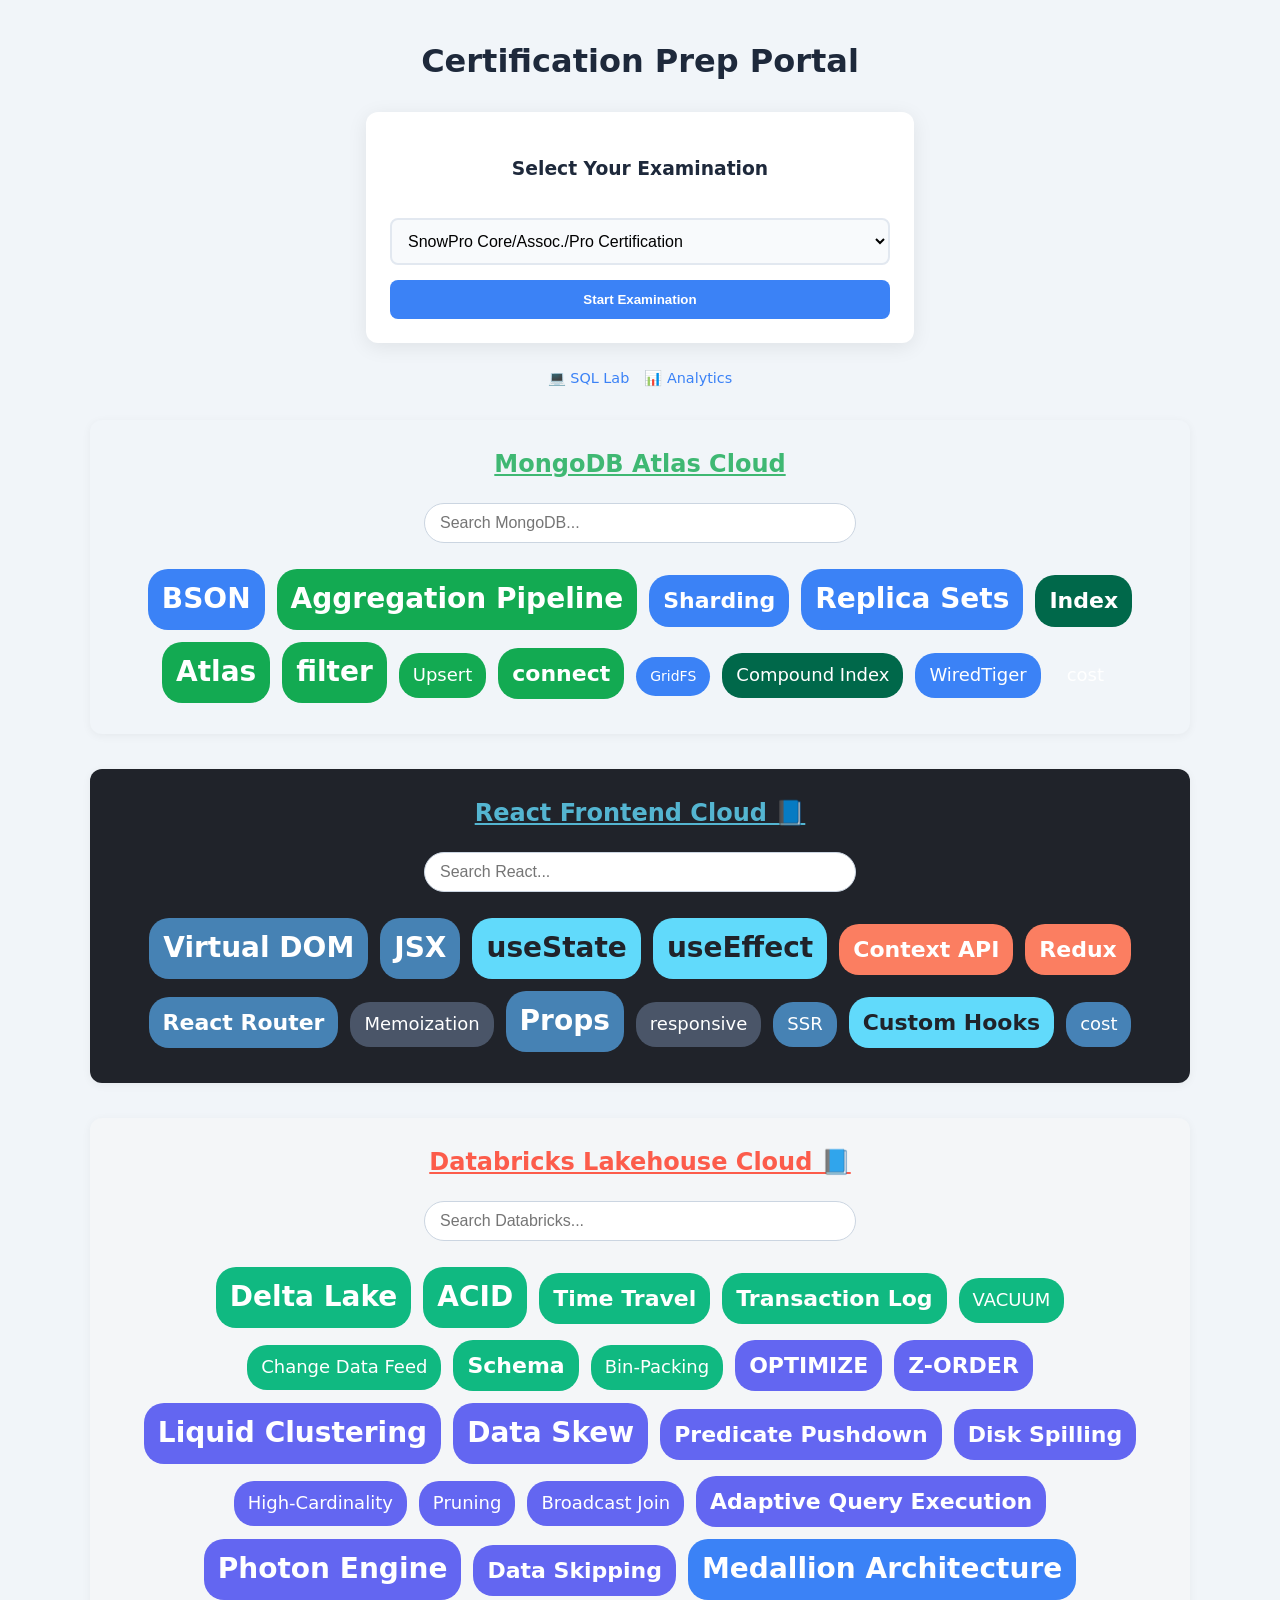
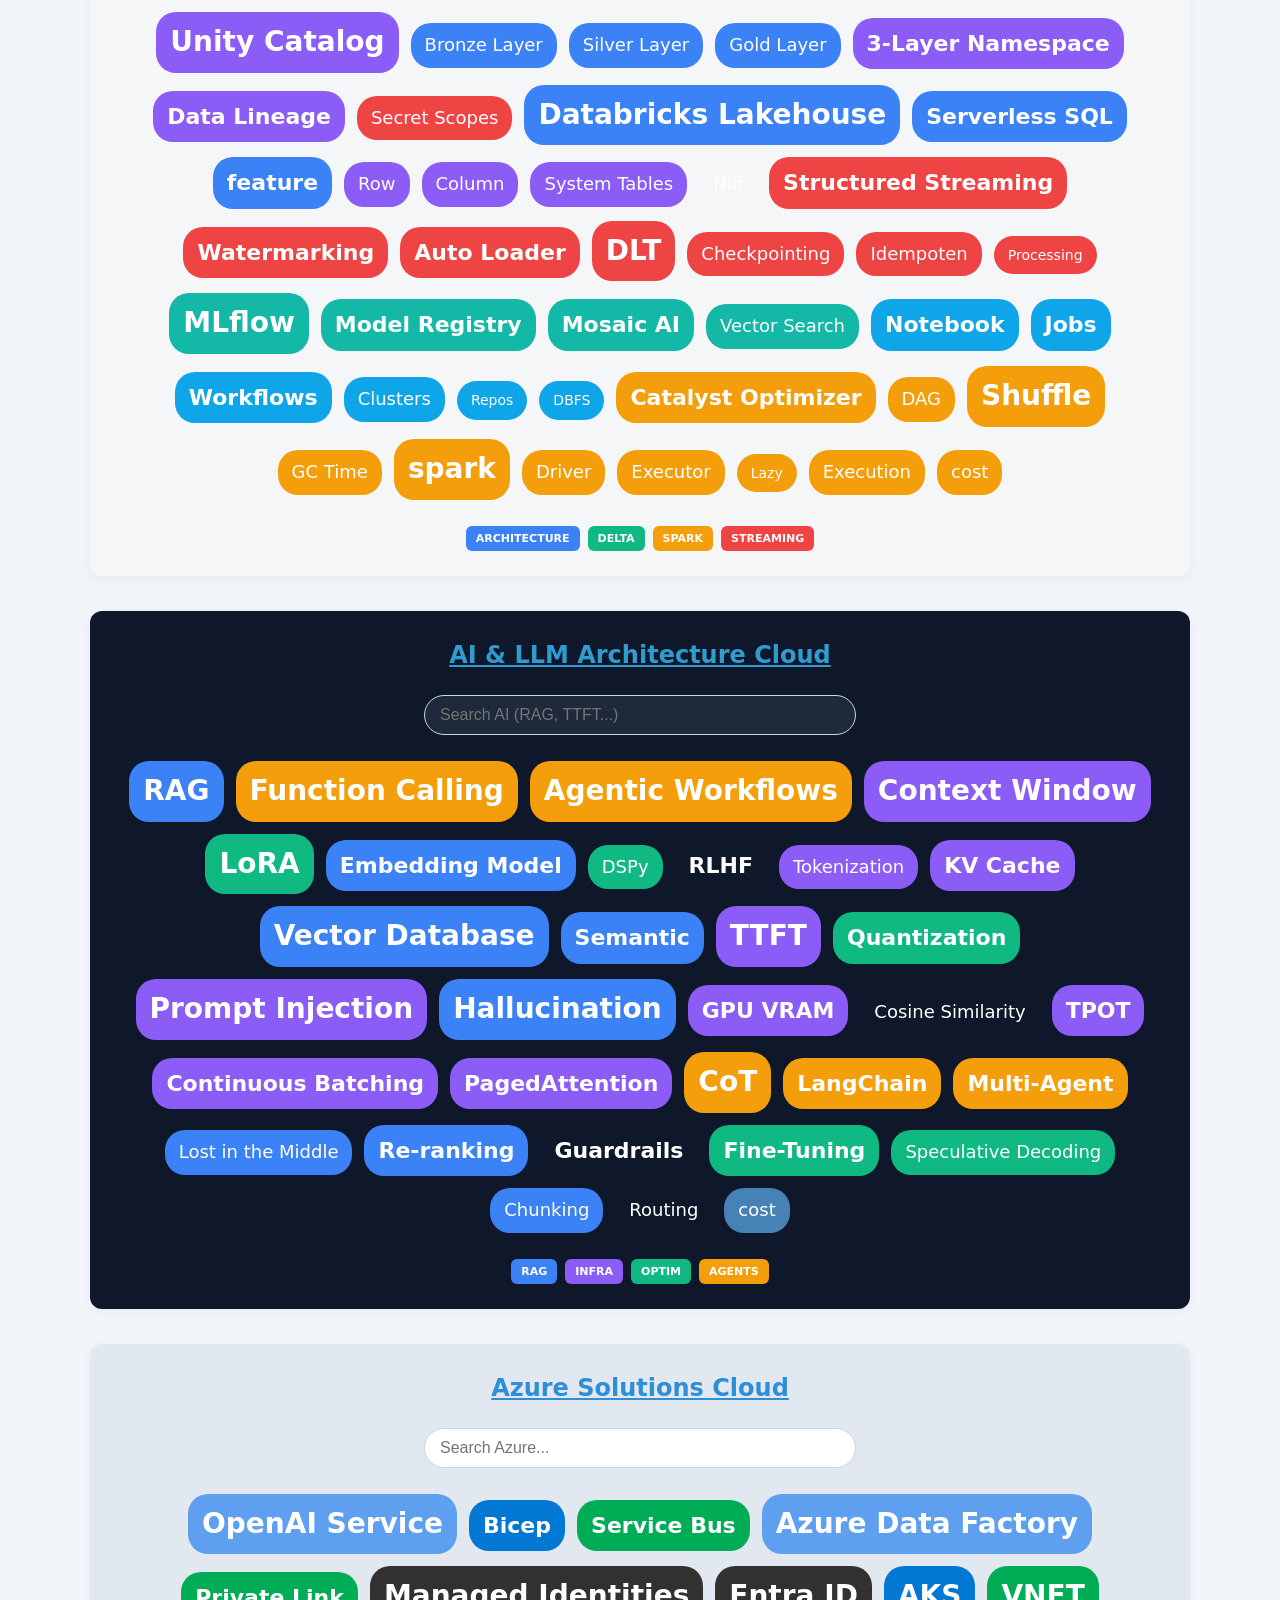
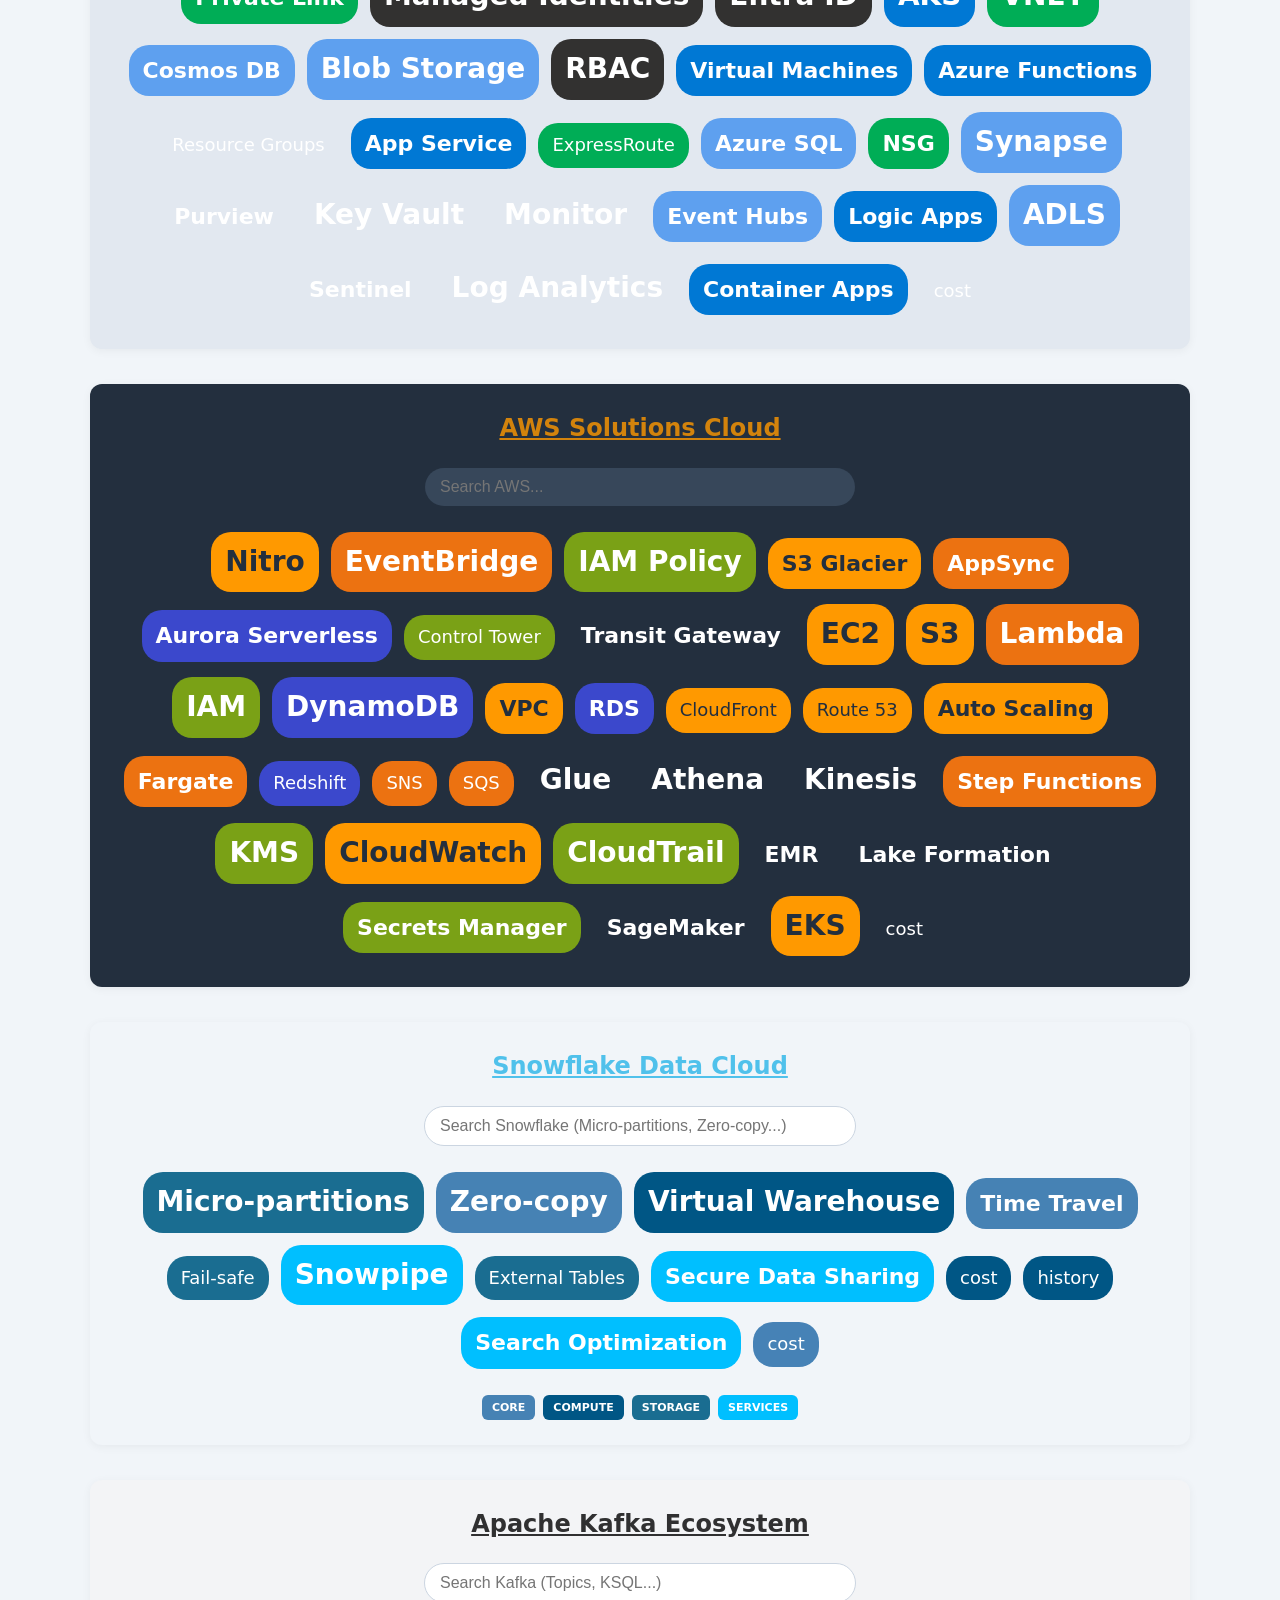
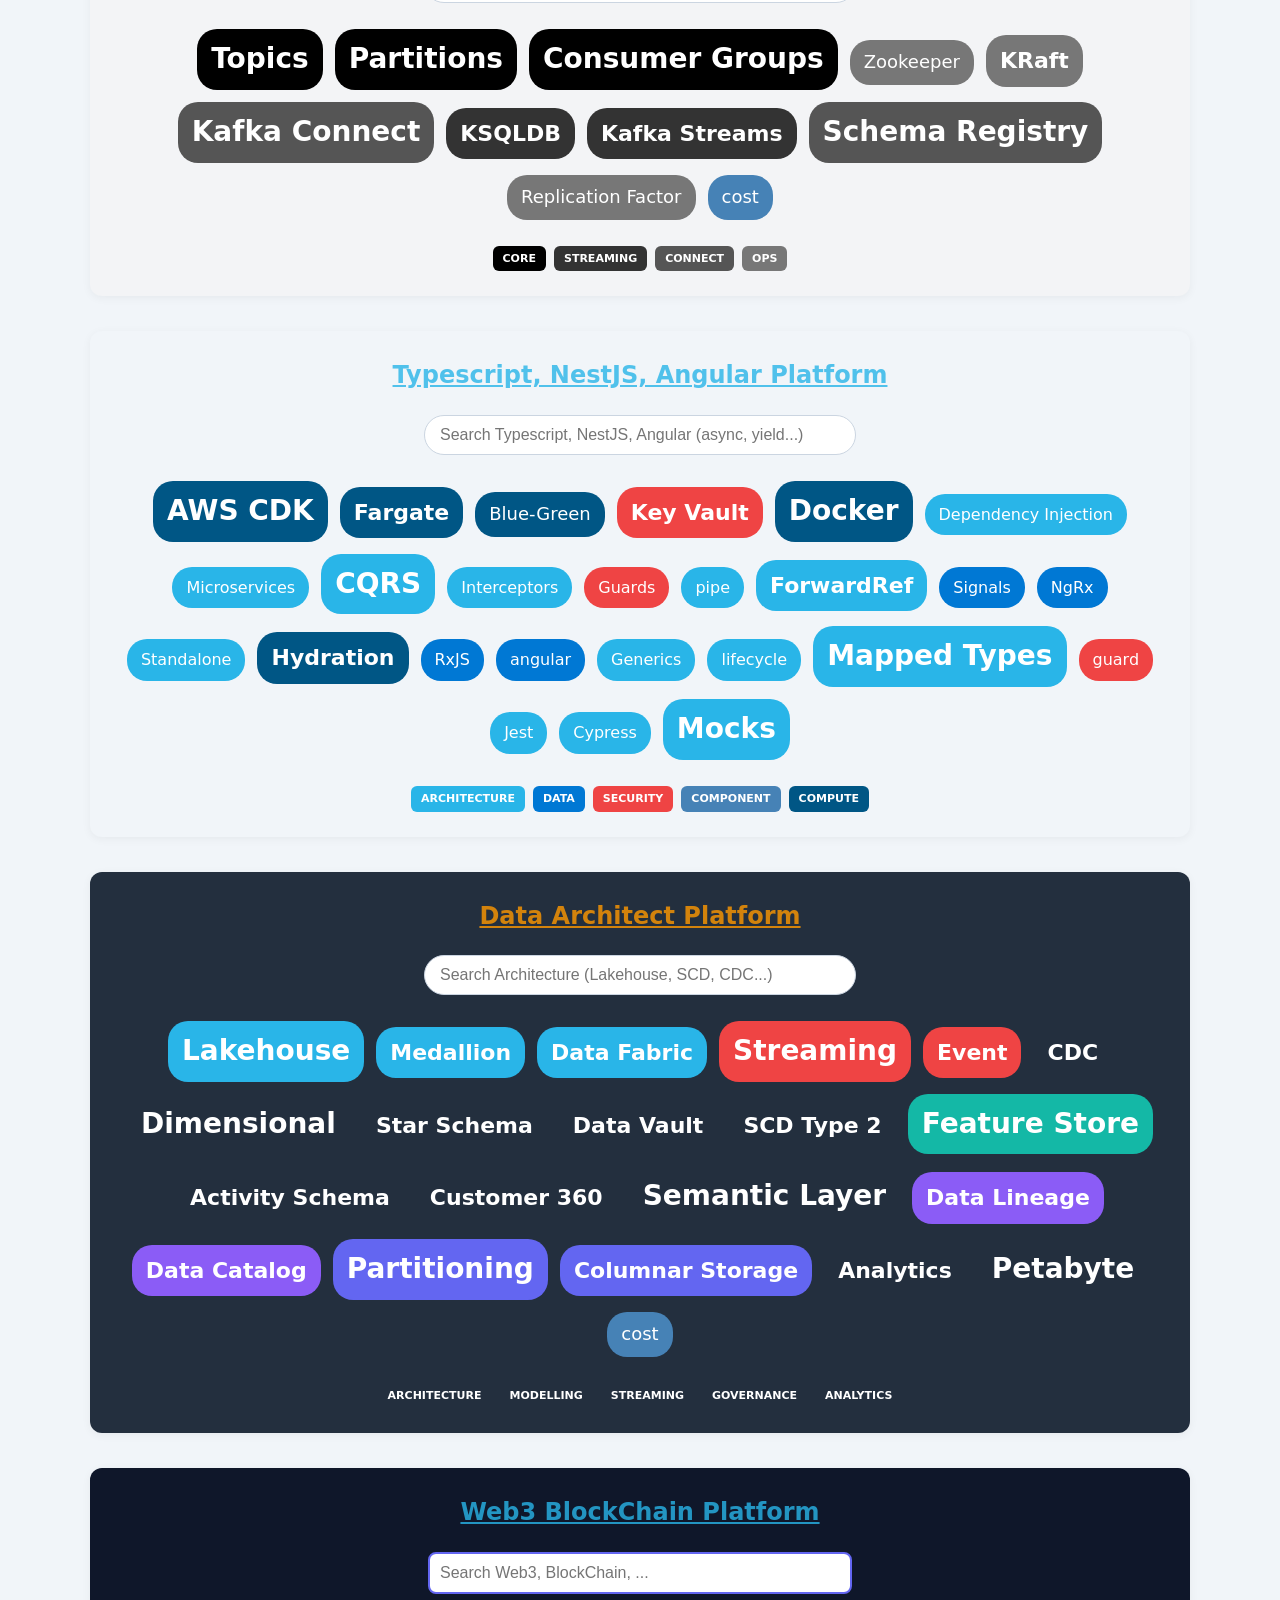
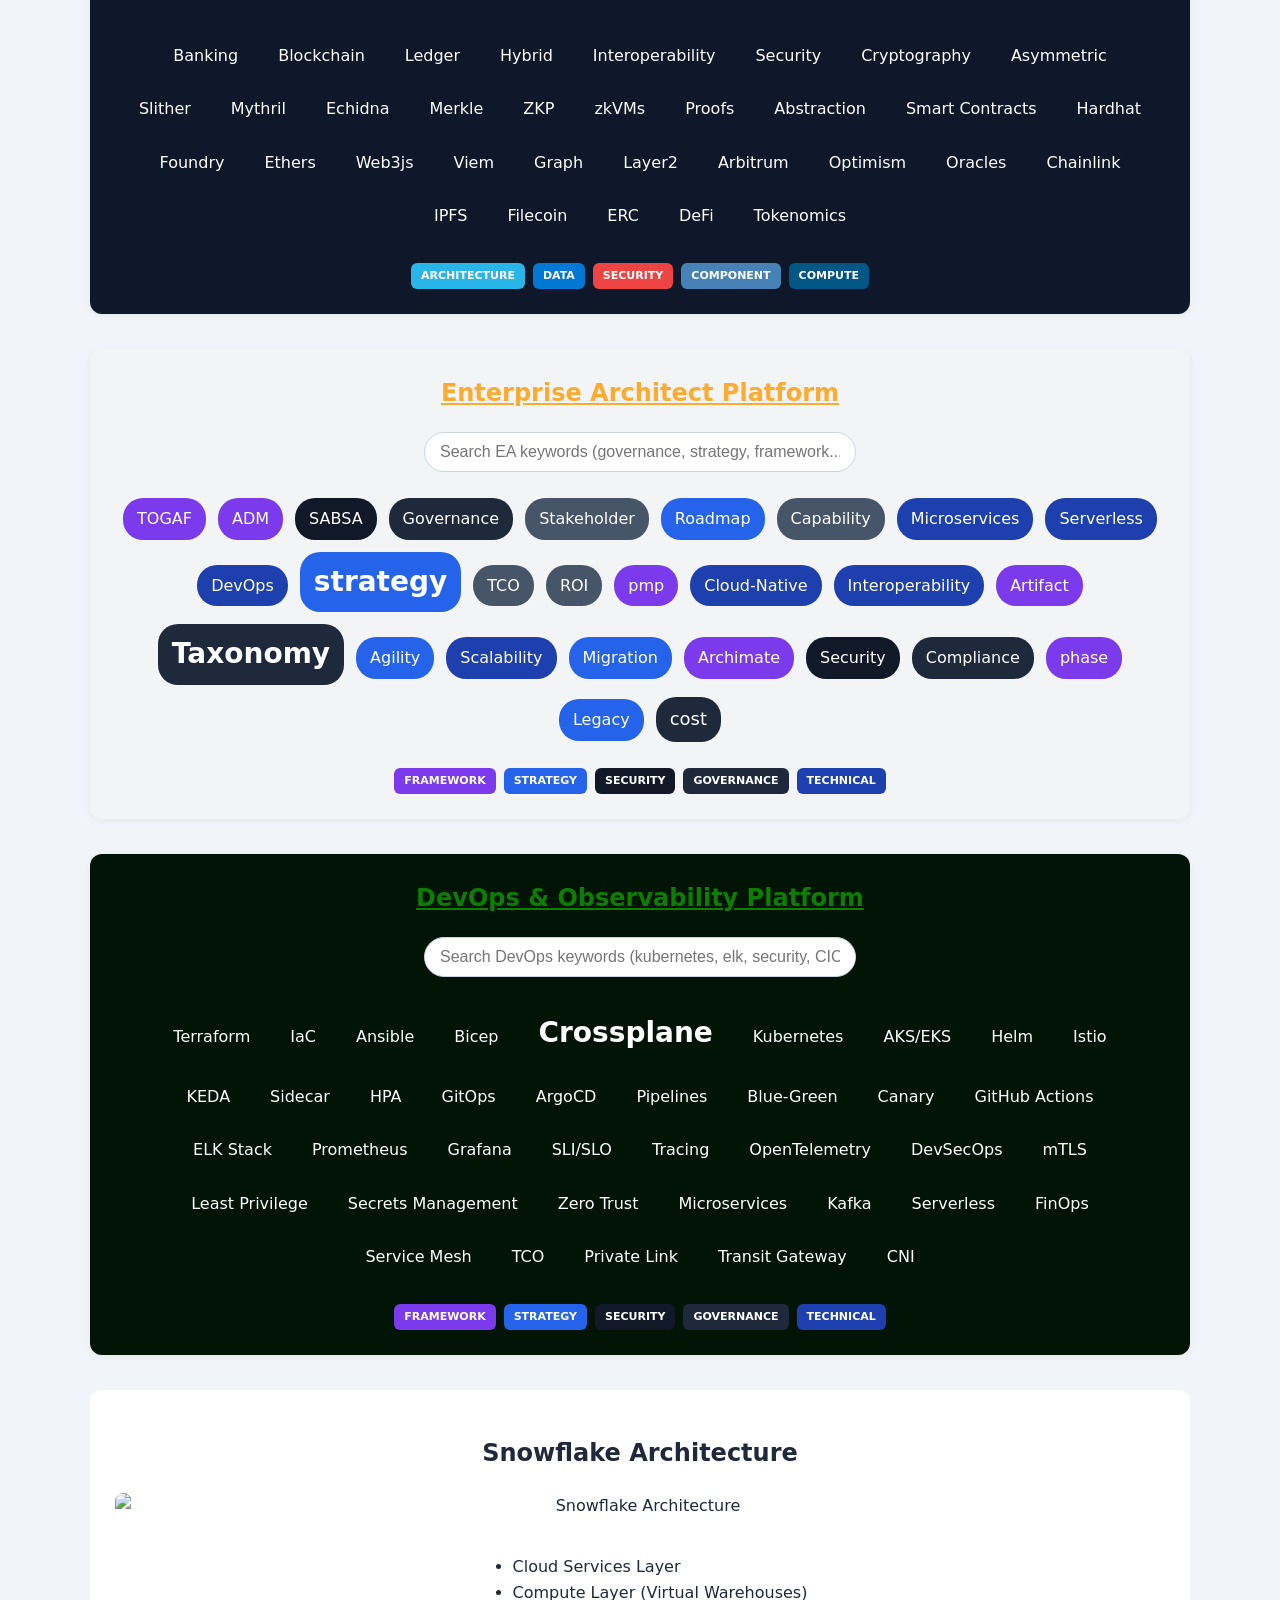
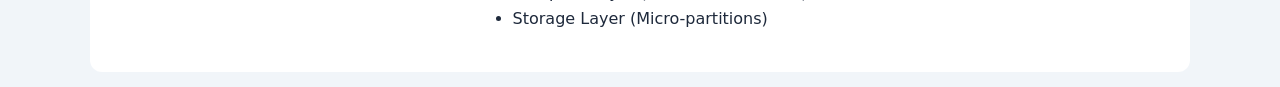
==== commit 17f0c9c4: "Update index.html" ====
--- a/index.html
+++ b/index.html
@@ -517,8 +517,8 @@
     </div>
 </div>     
 
-  <div id="devOps-cloud" class="cloud-section" style="background:#f31406; color: white;">
-    <h2 class="doc-header" data-doc="devOps-cloud" style="color:#f59900;cursor:pointer;">DevOps & Observability Platform</h2>
+  <div id="devOps-cloud" class="cloud-section" style="background:#011406; color: white;">
+    <h2 class="doc-header" data-doc="devOps-cloud" style="color:#119900;cursor:pointer;">DevOps & Observability Platform</h2>
 
     <div class="search-box">
         <input id="devOpsSearch" placeholder="Search DevOps keywords (kubernetes, elk, security, CICD...)">
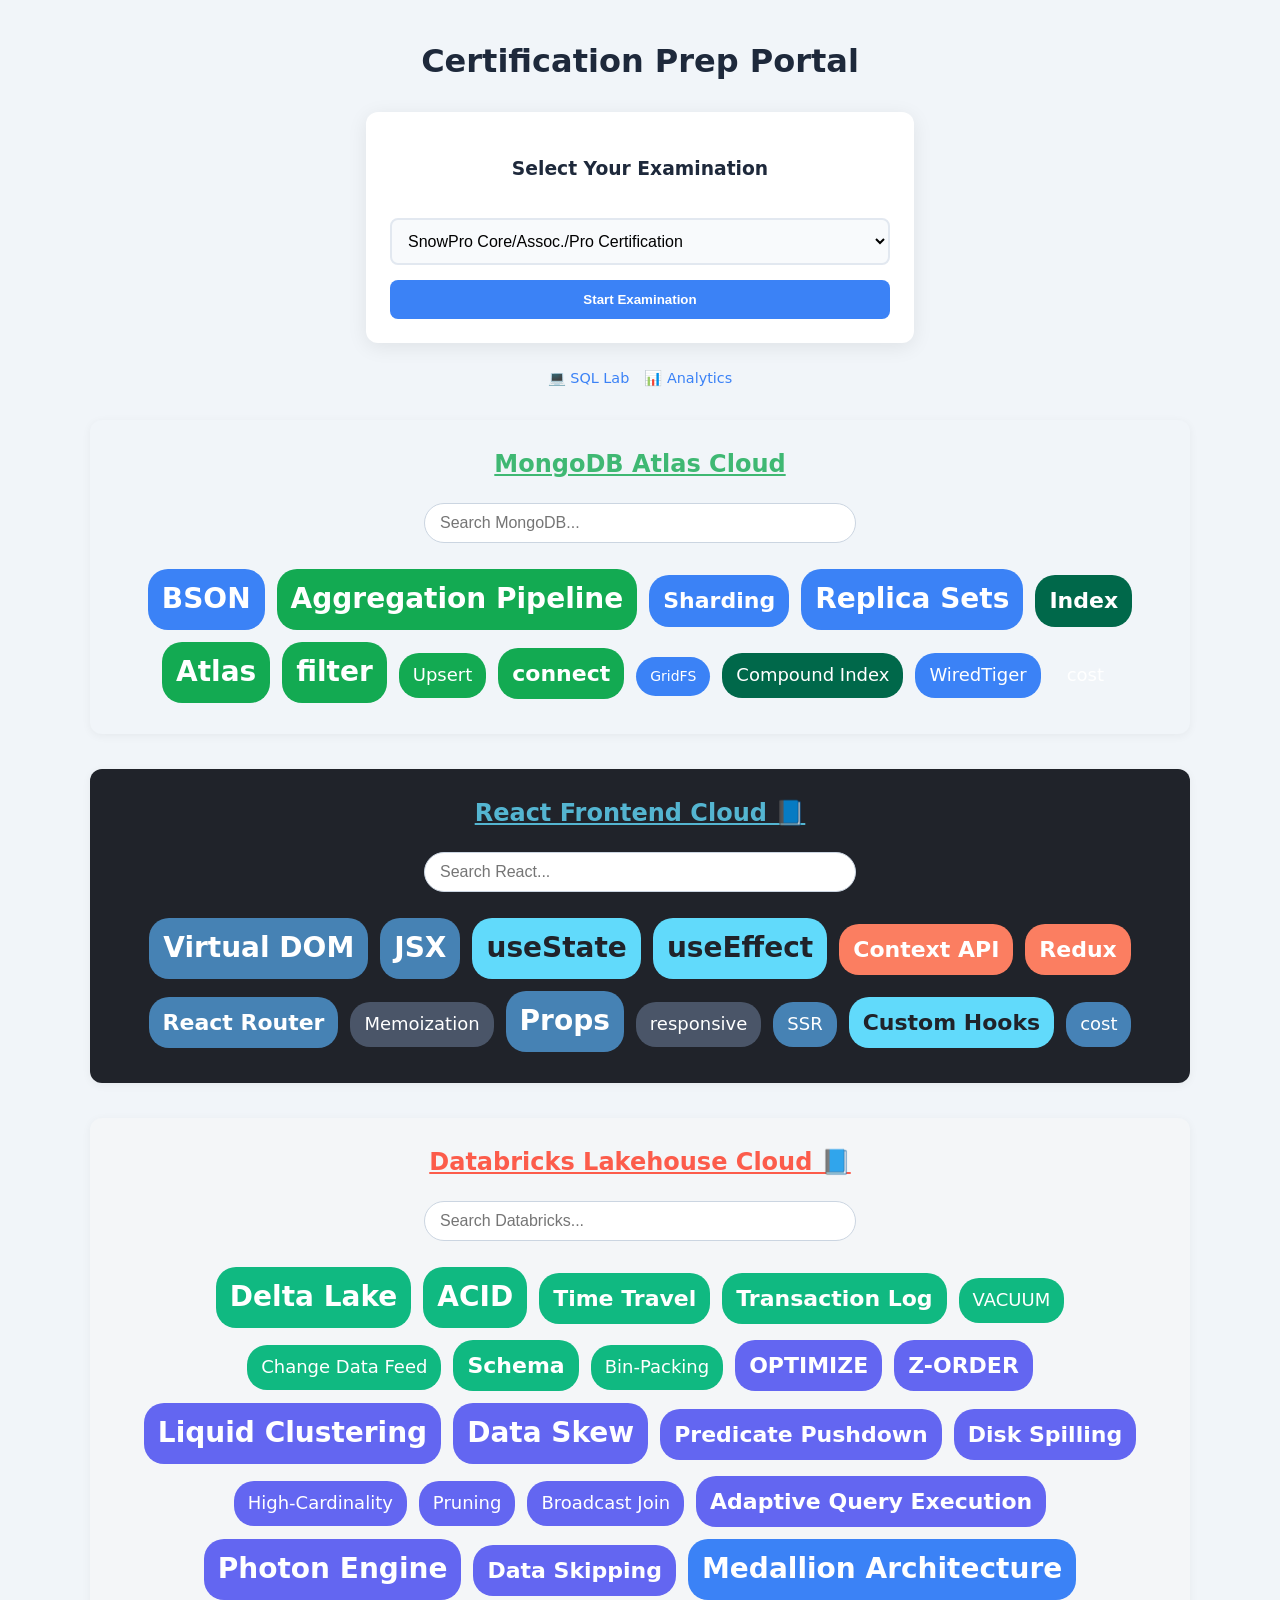
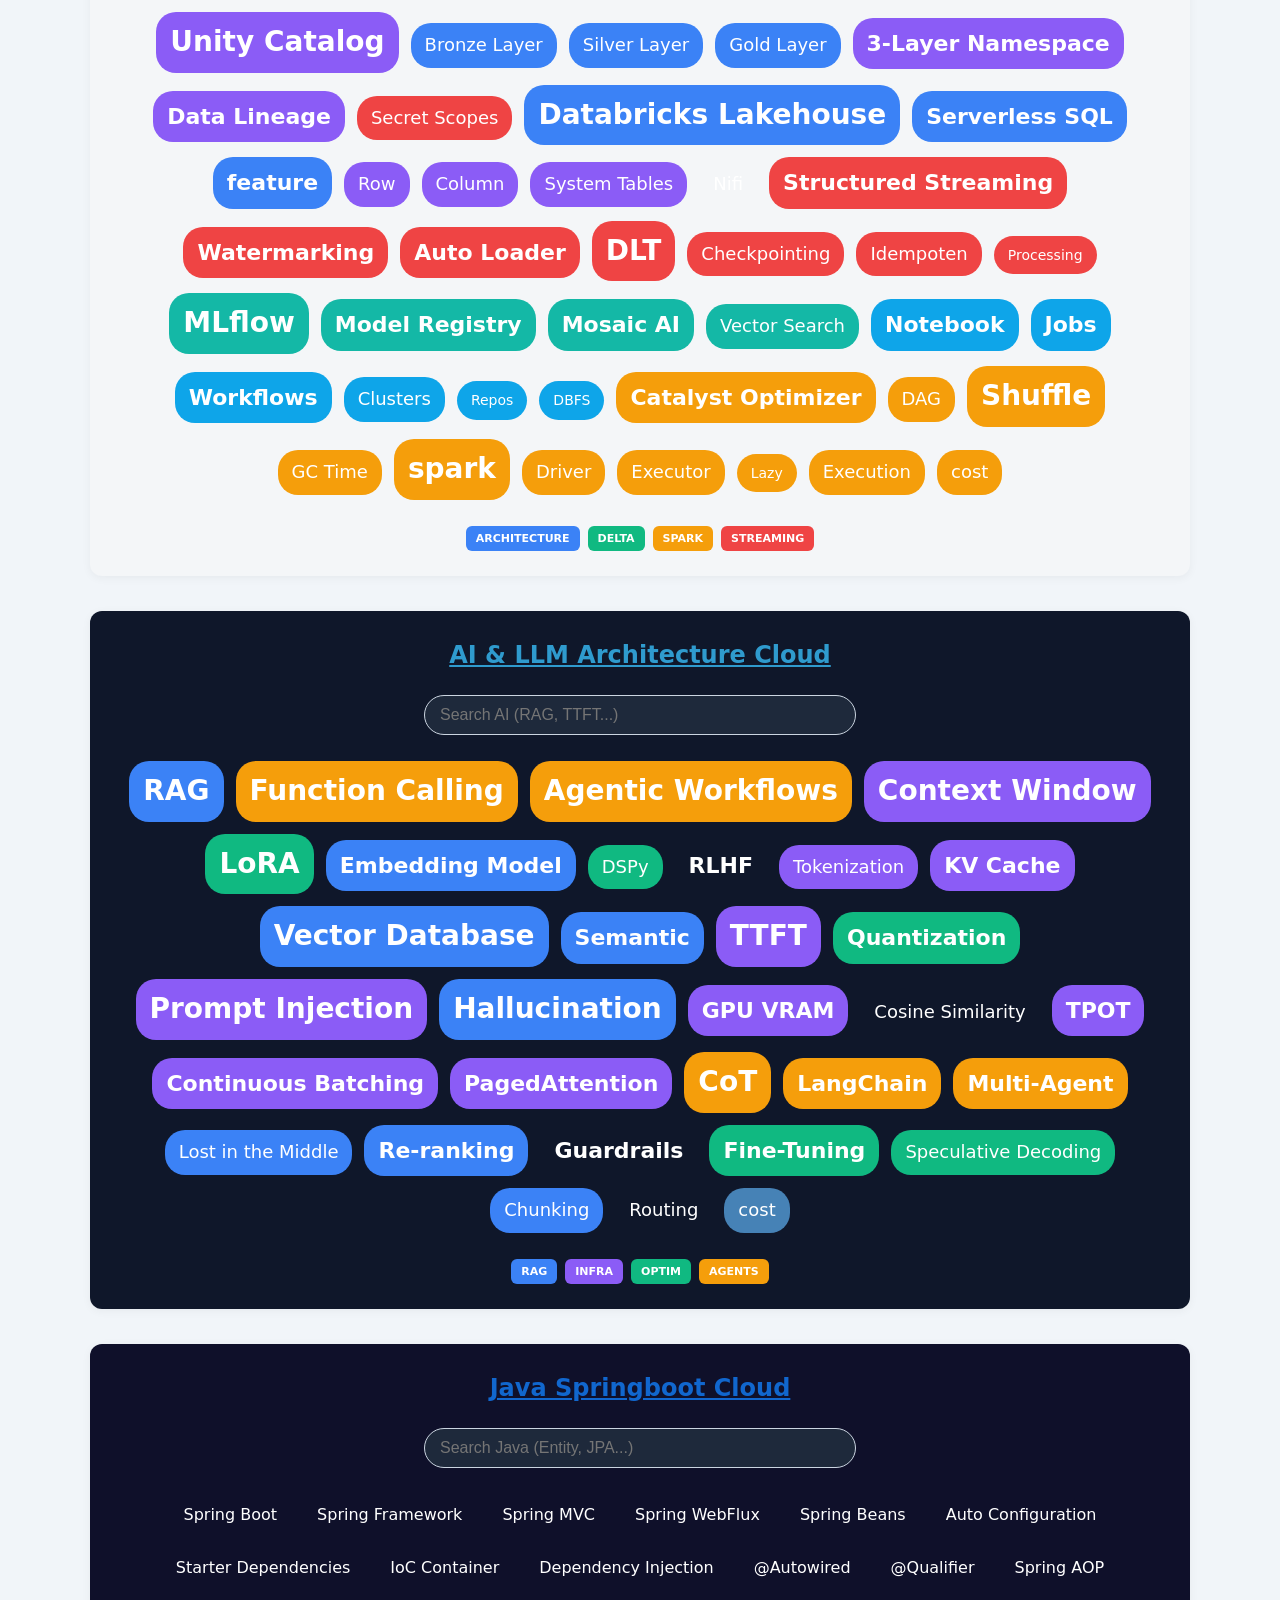
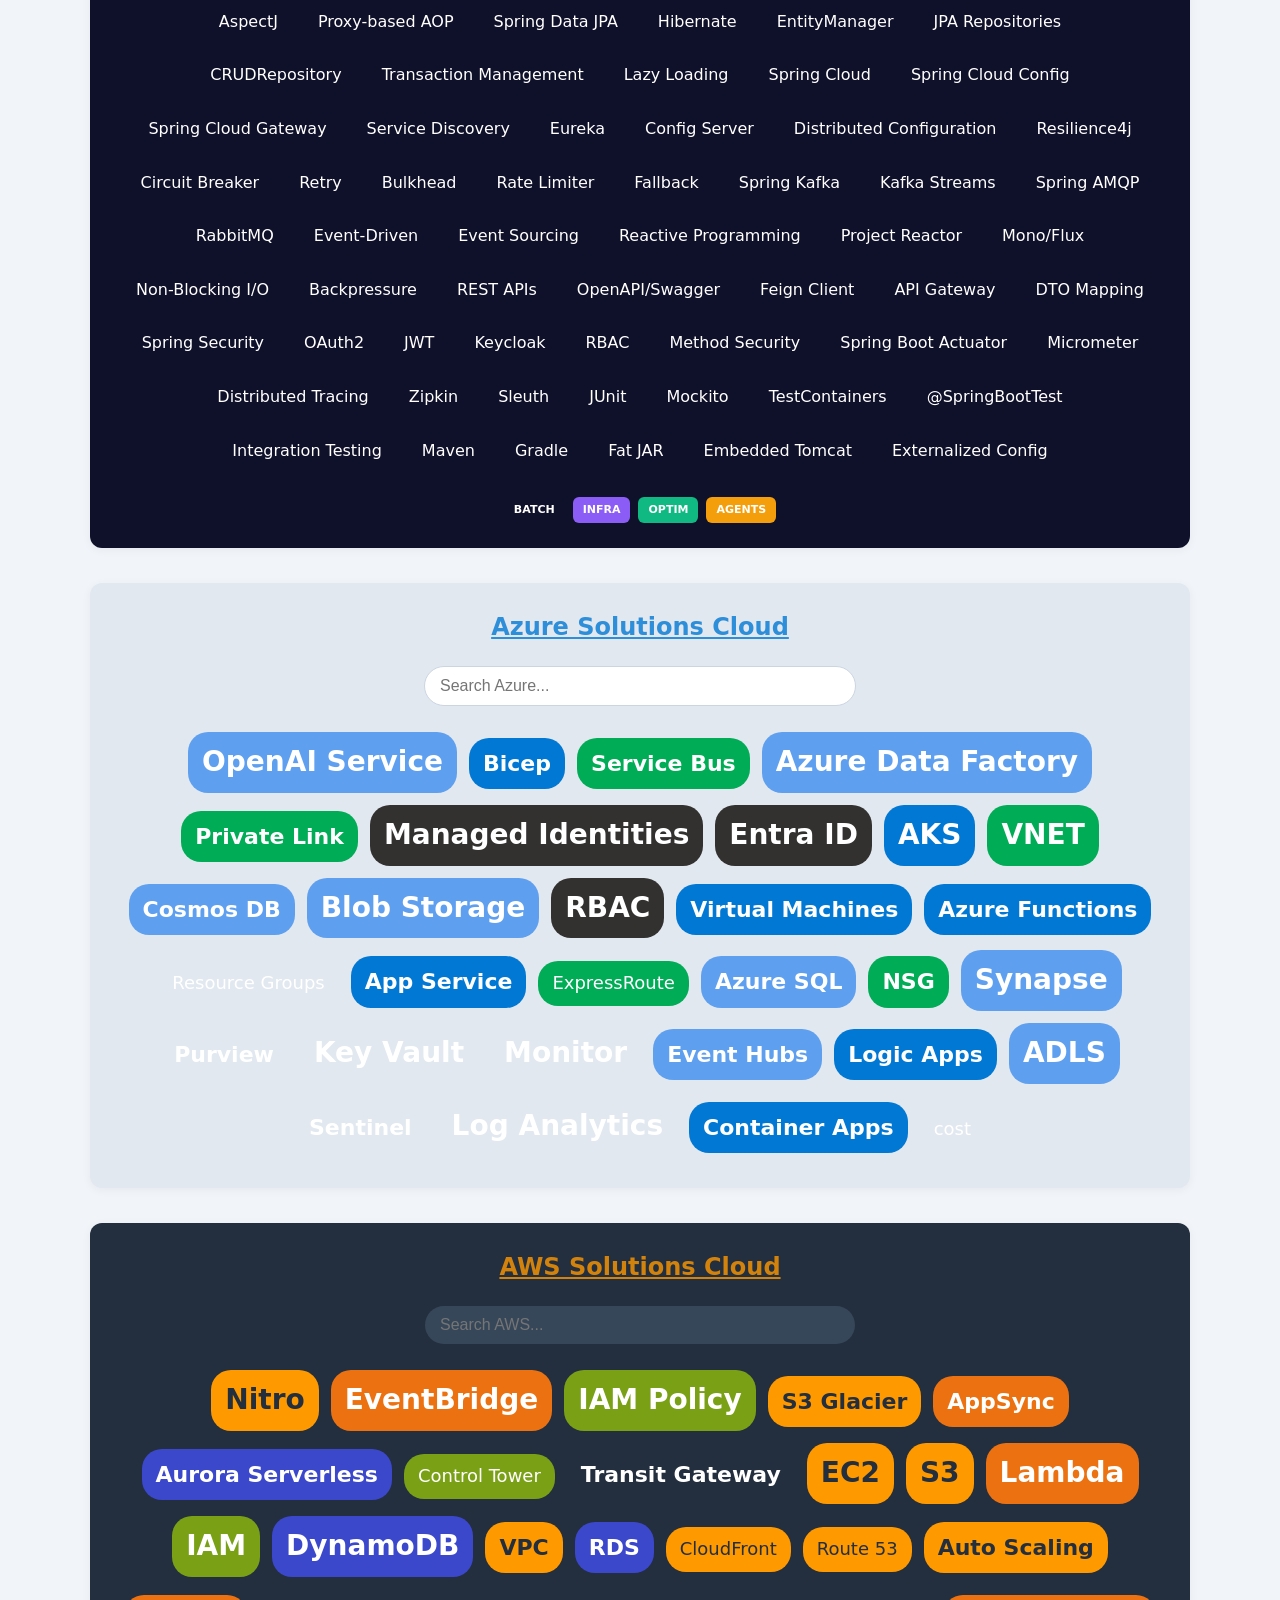
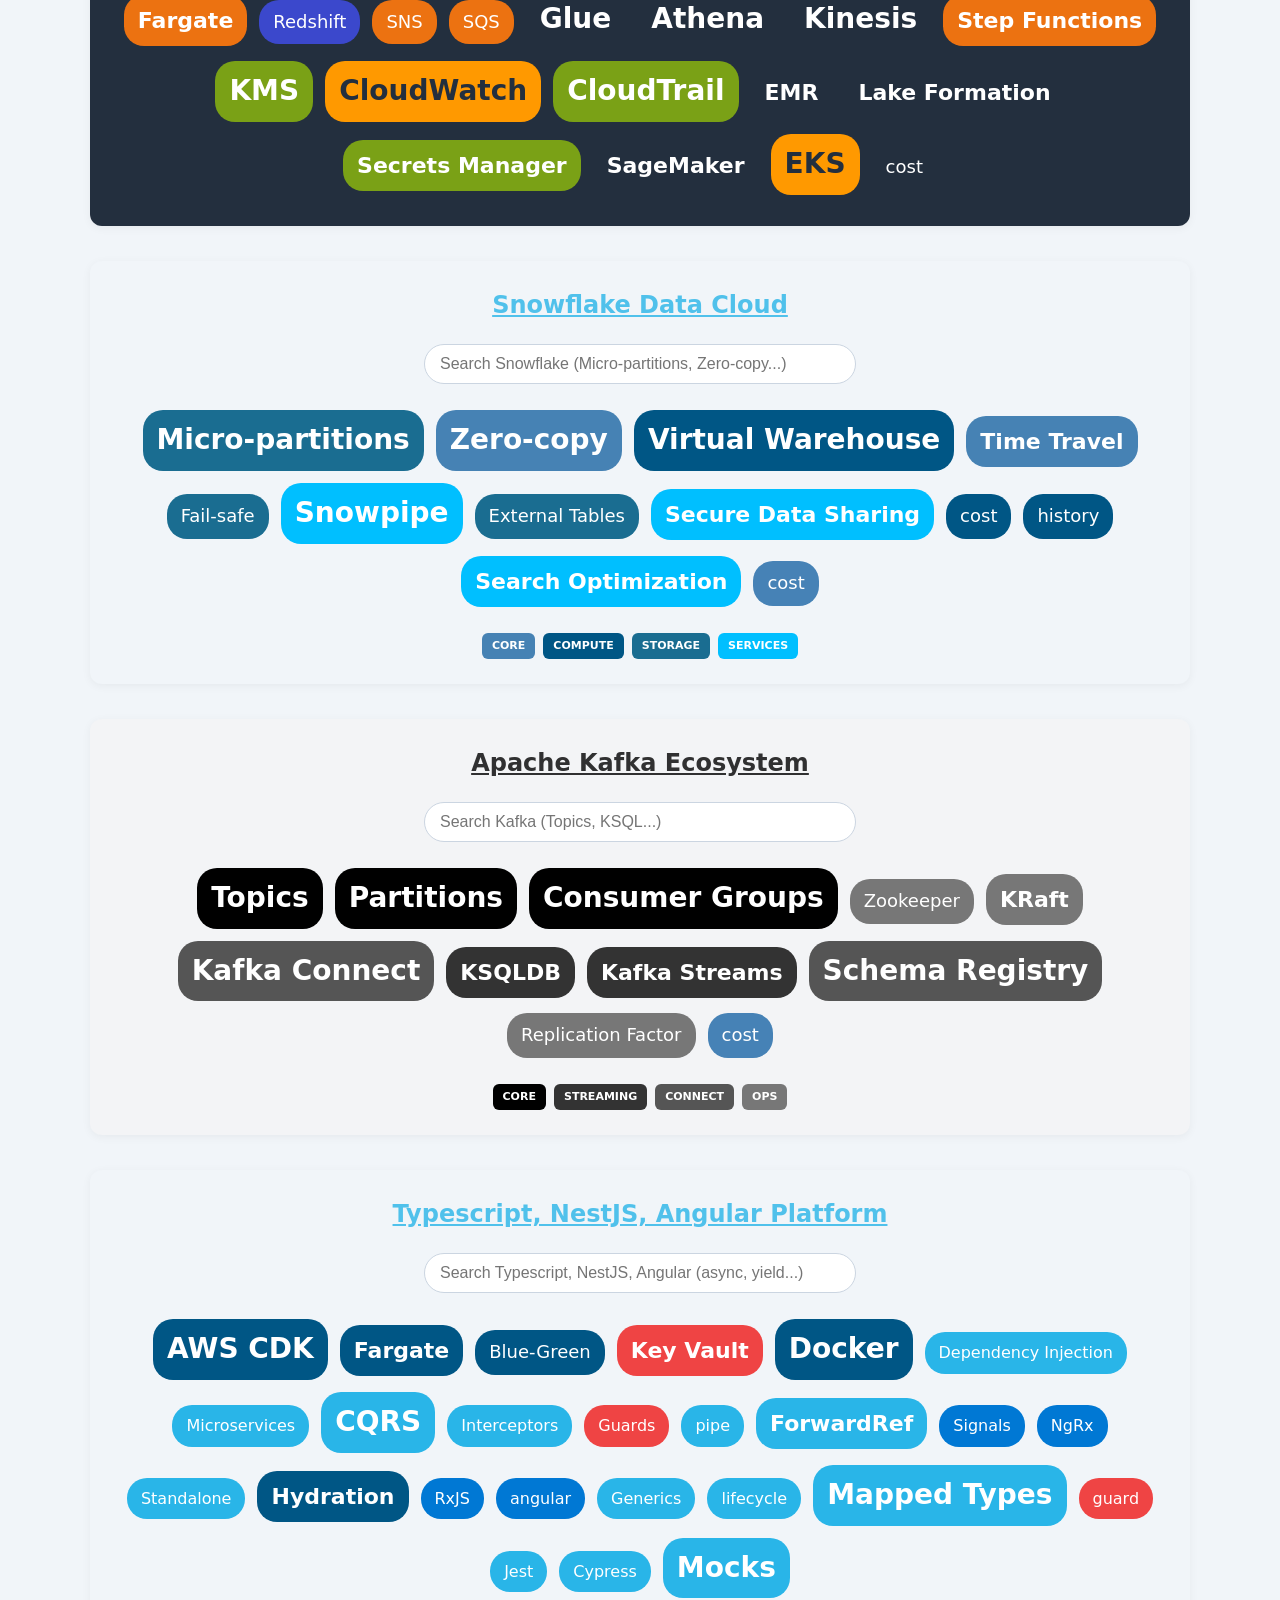
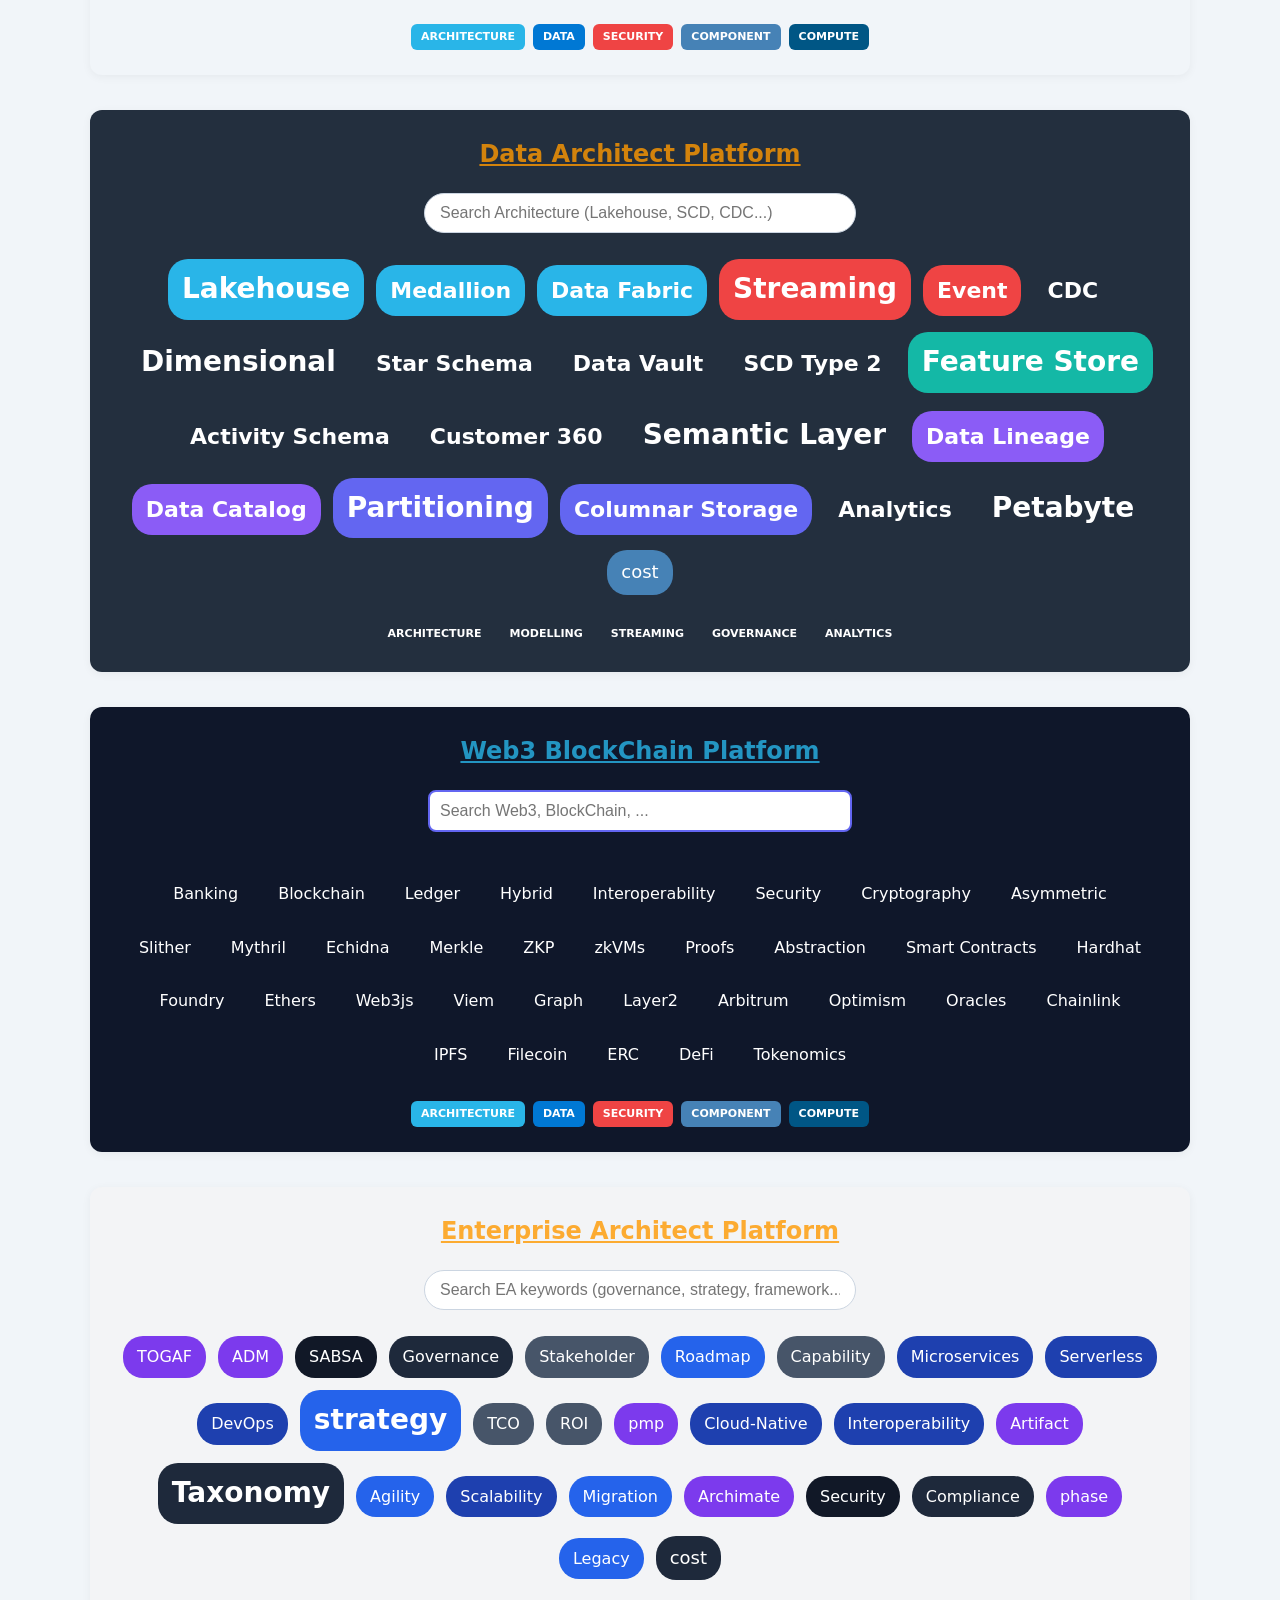
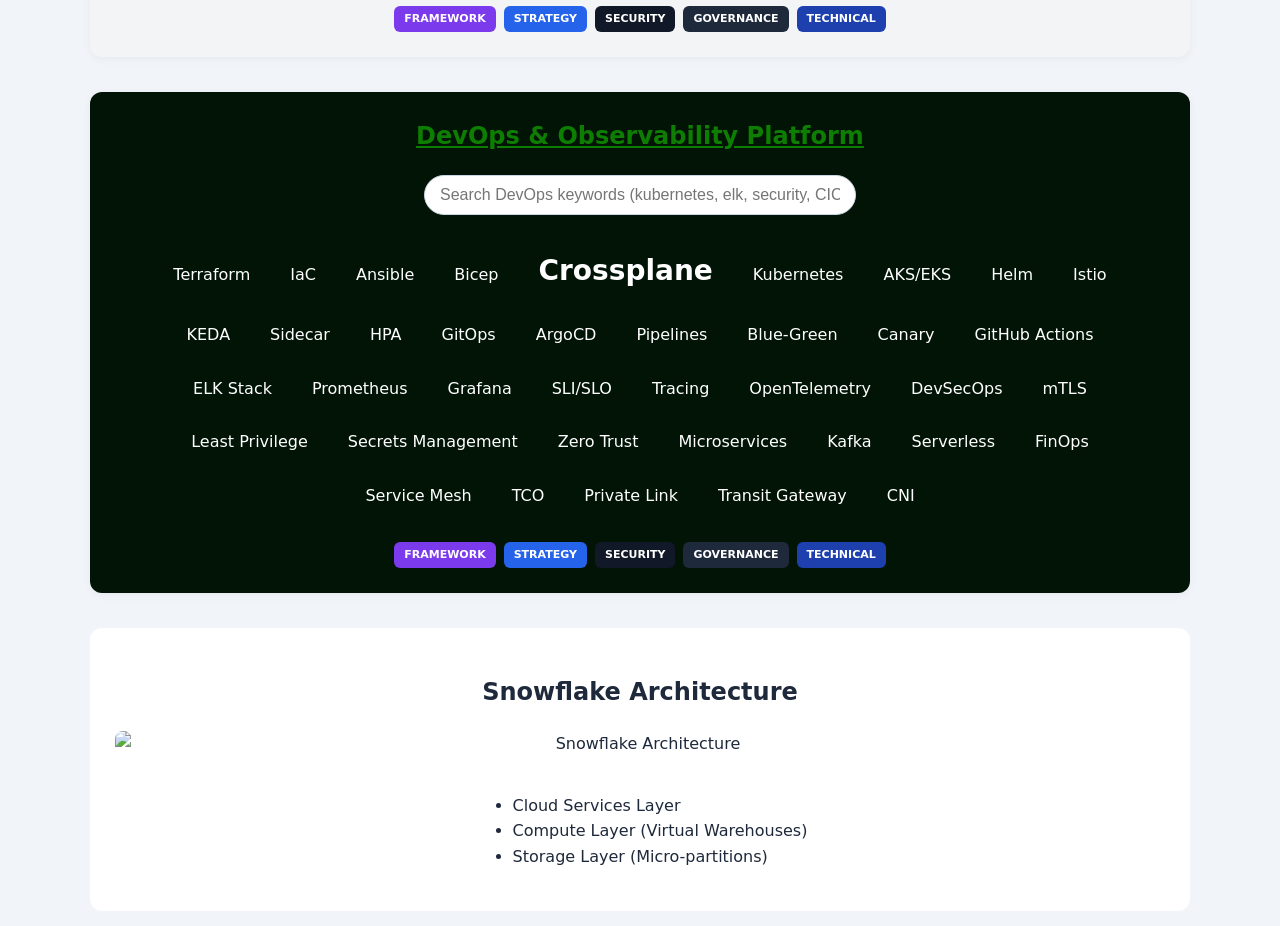
==== commit 5b8a6bf9: "Update index.html" ====
--- a/index.html
+++ b/index.html
@@ -413,6 +413,15 @@
         </div>
     </div>
 
+    <div id="java-cloud" class="cloud-section" style="background: #0f102a; color: white;">
+            <h2 class="doc-header" data-doc="java-cloud" style="color: #127df8;cursor:pointer;">Java Springboot Cloud</h2>
+        <div class="search-box"><input id="javaSearch" placeholder="Search Java (Entity, JPA...)" style="background: #1e293b; color: white;"></div>
+        <div class="cloud-display" id="javaCloud"></div>
+        <div class="legend">
+            <span class="batch">Batch</span><span class="infra">Infra</span>
+            <span class="optim">Optim</span><span class="agent" style="background: #f59e0b;">Agents</span>
+        </div>
+    </div>
     <div id="azure-cloud" class="cloud-section" style="background: #e2e8f0;">
             <h2 class="doc-header" data-doc="azure-cloud" style="color: #0078d4;cursor:pointer;">Azure Solutions Cloud</h2>
         <div class="search-box"><input id="azSearch" placeholder="Search Azure..."></div>
@@ -431,6 +440,7 @@
     <div class="cloud-display" id="snCloud"></div>
     <div class="legend">
         <span class="sn-core">Core</span><span class="sn-compute">Compute</span>
+   
         <span class="sn-storage">Storage</span><span class="sn-services">Services</span>
     </div>
 </div>
@@ -573,6 +583,10 @@
     file: "docs/Solution_Architect_readme.md", // or ai_llm_readme.md if you create later
     title: "AI & LLM Architecture"
   },
+  "java-cloud": {
+    file: "docs/java_Springboot_readme.md",
+    title: "Java Springboot"
+  },  
   "devOps-cloud": {
     file: "docs/Devops_And_Observability_readme.md",
     title: "DevOps Guide"
@@ -792,7 +806,103 @@
   {word:"Routing", freq:3, domain:"ops", desc:"Directing queries to cheaper or smarter models based on complexity"},
   {word:"cost", freq:3, domain:"cost", desc:"cost optimization"},  
 ];
-    
+
+const javaKeywords = [
+    // --- Core Spring Boot & Framework ---
+    { word: "Spring Boot", freq: 10, domain: "spring-core" },
+    { word: "Spring Framework", freq: 10, domain: "spring-core" },
+    { word: "Spring MVC", freq: 9, domain: "spring-web" },
+    { word: "Spring WebFlux", freq: 8, domain: "spring-reactive" },
+    { word: "Spring Beans", freq: 9, domain: "spring-core" },
+    { word: "Auto Configuration", freq: 9, domain: "spring-core" },
+    { word: "Starter Dependencies", freq: 8, domain: "spring-core" },
+
+    // --- Dependency Injection & AOP ---
+    { word: "IoC Container", freq: 10, domain: "spring-di" },
+    { word: "Dependency Injection", freq: 10, domain: "spring-di" },
+    { word: "@Autowired", freq: 9, domain: "spring-di" },
+    { word: "@Qualifier", freq: 8, domain: "spring-di" },
+    { word: "Spring AOP", freq: 9, domain: "spring-aop" },
+    { word: "AspectJ", freq: 7, domain: "spring-aop" },
+    { word: "Proxy-based AOP", freq: 7, domain: "spring-aop" },
+
+    // --- Data & Persistence ---
+    { word: "Spring Data JPA", freq: 10, domain: "spring-data" },
+    { word: "Hibernate", freq: 10, domain: "spring-data" },
+    { word: "EntityManager", freq: 8, domain: "spring-data" },
+    { word: "JPA Repositories", freq: 9, domain: "spring-data" },
+    { word: "CRUDRepository", freq: 8, domain: "spring-data" },
+    { word: "Transaction Management", freq: 9, domain: "spring-data" },
+    { word: "Lazy Loading", freq: 7, domain: "spring-data" },
+
+    // --- Microservices & Cloud ---
+    { word: "Spring Cloud", freq: 10, domain: "spring-cloud" },
+    { word: "Spring Cloud Config", freq: 9, domain: "spring-cloud" },
+    { word: "Spring Cloud Gateway", freq: 9, domain: "spring-cloud" },
+    { word: "Service Discovery", freq: 9, domain: "spring-cloud" },
+    { word: "Eureka", freq: 8, domain: "spring-cloud" },
+    { word: "Config Server", freq: 8, domain: "spring-cloud" },
+    { word: "Distributed Configuration", freq: 7, domain: "spring-cloud" },
+
+    // --- Resilience & Fault Tolerance ---
+    { word: "Resilience4j", freq: 9, domain: "spring-resilience" },
+    { word: "Circuit Breaker", freq: 10, domain: "spring-resilience" },
+    { word: "Retry", freq: 8, domain: "spring-resilience" },
+    { word: "Bulkhead", freq: 7, domain: "spring-resilience" },
+    { word: "Rate Limiter", freq: 7, domain: "spring-resilience" },
+    { word: "Fallback", freq: 8, domain: "spring-resilience" },
+
+    // --- Messaging & Event Streaming ---
+    { word: "Spring Kafka", freq: 10, domain: "spring-messaging" },
+    { word: "Kafka Streams", freq: 9, domain: "spring-messaging" },
+    { word: "Spring AMQP", freq: 8, domain: "spring-messaging" },
+    { word: "RabbitMQ", freq: 8, domain: "spring-messaging" },
+    { word: "Event-Driven", freq: 9, domain: "spring-arch" },
+    { word: "Event Sourcing", freq: 7, domain: "spring-arch" },
+
+    // --- Reactive & Async ---
+    { word: "Reactive Programming", freq: 9, domain: "spring-reactive" },
+    { word: "Project Reactor", freq: 9, domain: "spring-reactive" },
+    { word: "Mono/Flux", freq: 9, domain: "spring-reactive" },
+    { word: "Non-Blocking I/O", freq: 8, domain: "spring-reactive" },
+    { word: "Backpressure", freq: 7, domain: "spring-reactive" },
+
+    // --- API & Integration ---
+    { word: "REST APIs", freq: 10, domain: "spring-api" },
+    { word: "OpenAPI/Swagger", freq: 9, domain: "spring-api" },
+    { word: "Feign Client", freq: 9, domain: "spring-api" },
+    { word: "API Gateway", freq: 9, domain: "spring-api" },
+    { word: "DTO Mapping", freq: 8, domain: "spring-api" },
+
+    // --- Security ---
+    { word: "Spring Security", freq: 10, domain: "spring-security" },
+    { word: "OAuth2", freq: 9, domain: "spring-security" },
+    { word: "JWT", freq: 9, domain: "spring-security" },
+    { word: "Keycloak", freq: 8, domain: "spring-security" },
+    { word: "RBAC", freq: 8, domain: "spring-security" },
+    { word: "Method Security", freq: 7, domain: "spring-security" },
+
+    // --- Observability ---
+    { word: "Spring Boot Actuator", freq: 10, domain: "spring-obs" },
+    { word: "Micrometer", freq: 9, domain: "spring-obs" },
+    { word: "Distributed Tracing", freq: 9, domain: "spring-obs" },
+    { word: "Zipkin", freq: 8, domain: "spring-obs" },
+    { word: "Sleuth", freq: 8, domain: "spring-obs" },
+
+    // --- Testing ---
+    { word: "JUnit", freq: 10, domain: "spring-test" },
+    { word: "Mockito", freq: 9, domain: "spring-test" },
+    { word: "TestContainers", freq: 9, domain: "spring-test" },
+    { word: "@SpringBootTest", freq: 9, domain: "spring-test" },
+    { word: "Integration Testing", freq: 9, domain: "spring-test" },
+
+    // --- Build & Runtime ---
+    { word: "Maven", freq: 10, domain: "spring-build" },
+    { word: "Gradle", freq: 10, domain: "spring-build" },
+    { word: "Fat JAR", freq: 8, domain: "spring-build" },
+    { word: "Embedded Tomcat", freq: 9, domain: "spring-runtime" },
+    { word: "Externalized Config", freq: 9, domain: "spring-runtime" }
+];
 const awsKeywords = [
   {word:"Nitro", freq:5, domain:"aws-core", desc:"Underlying hardware acceleration for instances"},
   {word:"EventBridge", freq:5, domain:"aws-serverless", desc:"Serverless event bus for decoupled architectures"},
@@ -1153,6 +1263,7 @@
         // Render
         renderCloud("dbCloud", dbKeywords, "databricks");
         renderCloud("aiCloud", aiKeywords, "ai");
+        renderCloud("javaCloud", javaKeywords, "java");
         renderCloud("azCloud", azKeywords, "azure");
         renderCloud("awsCloud", awsKeywords, "aws");
         renderCloud("mgCloud", mgKeywords, "mongodb");
@@ -1176,6 +1287,7 @@
         // Search Binding
         bindSearch("dbSearch", "dbCloud", dbKeywords, "databricks");
         bindSearch("aiSearch", "aiCloud", aiKeywords, "ai");
+        bindSearch("javaSearch", "javaCloud", javaKeywords, "java");
         bindSearch("azSearch", "azCloud", azKeywords, "azure");
         bindSearch("awsSearch", "awsCloud", awsKeywords, "aws");
         bindSearch("mgSearch", "mgCloud", mgKeywords, "mongodb");
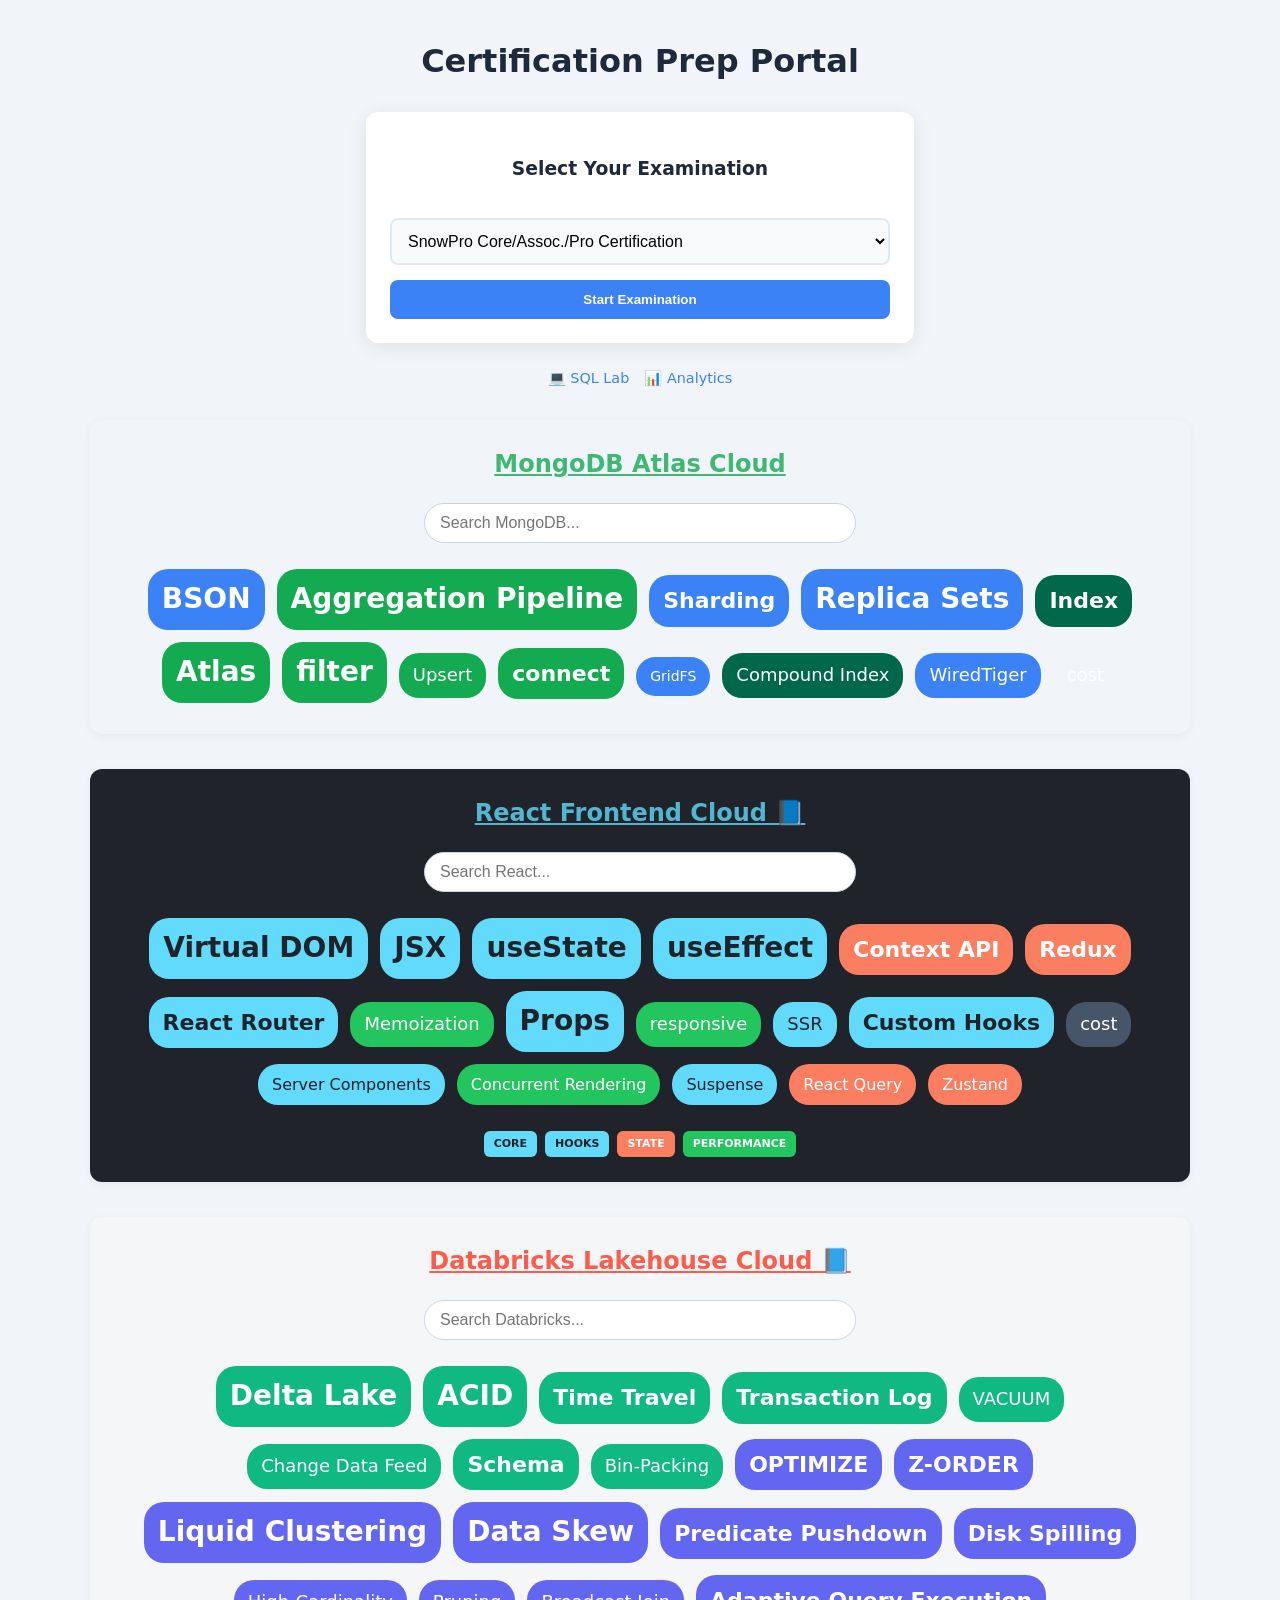
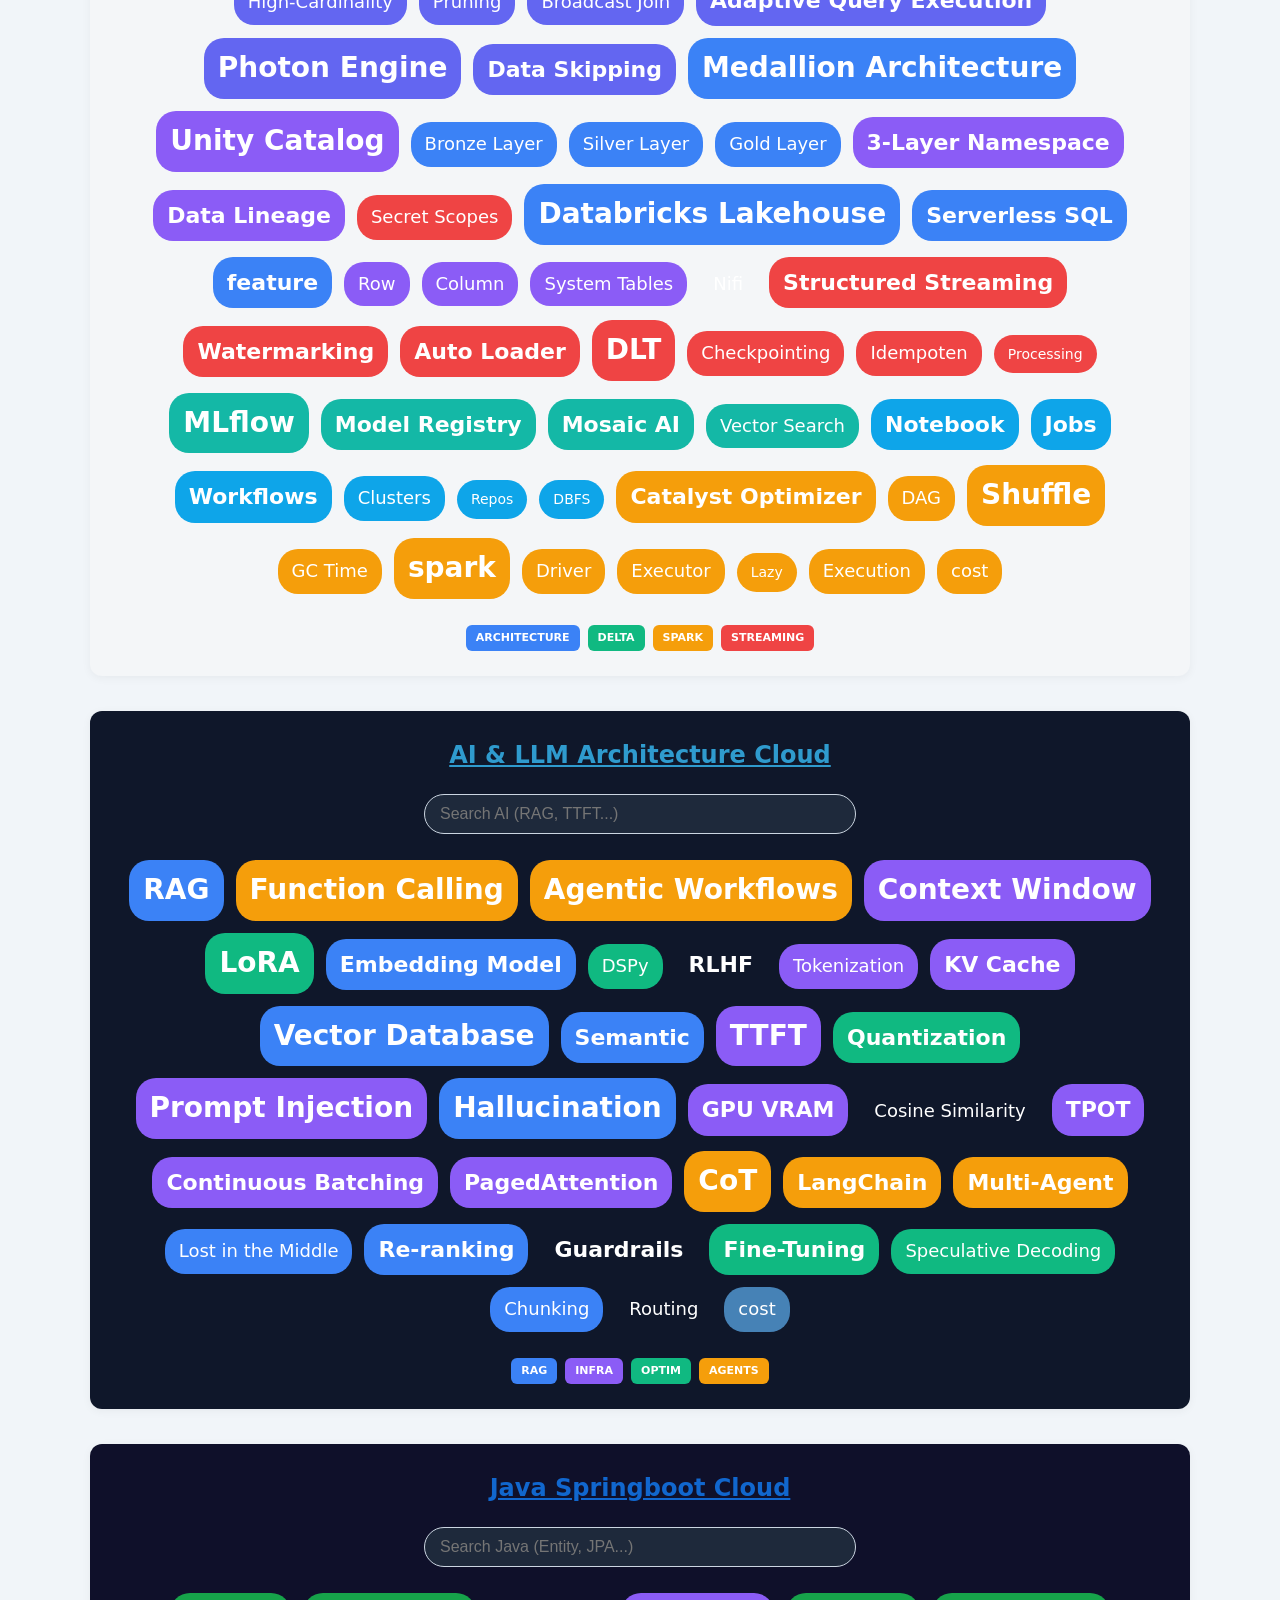
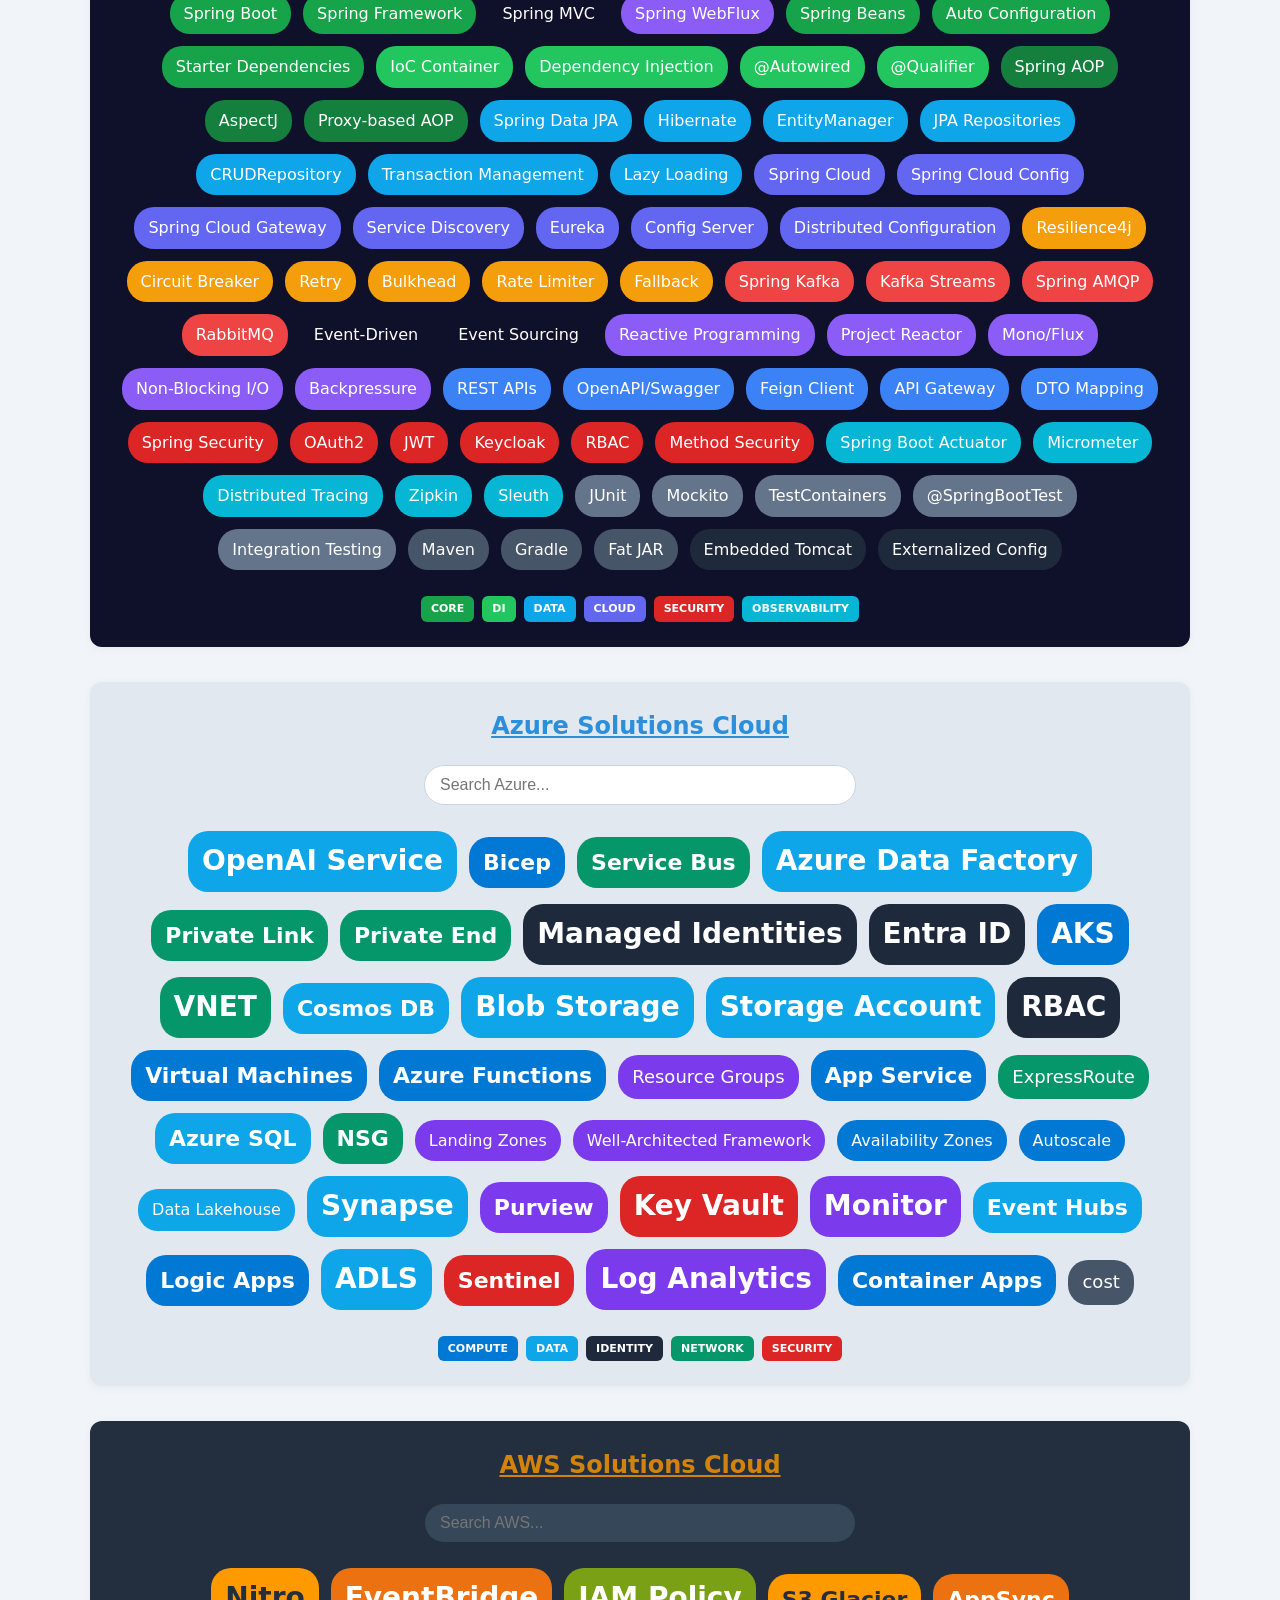
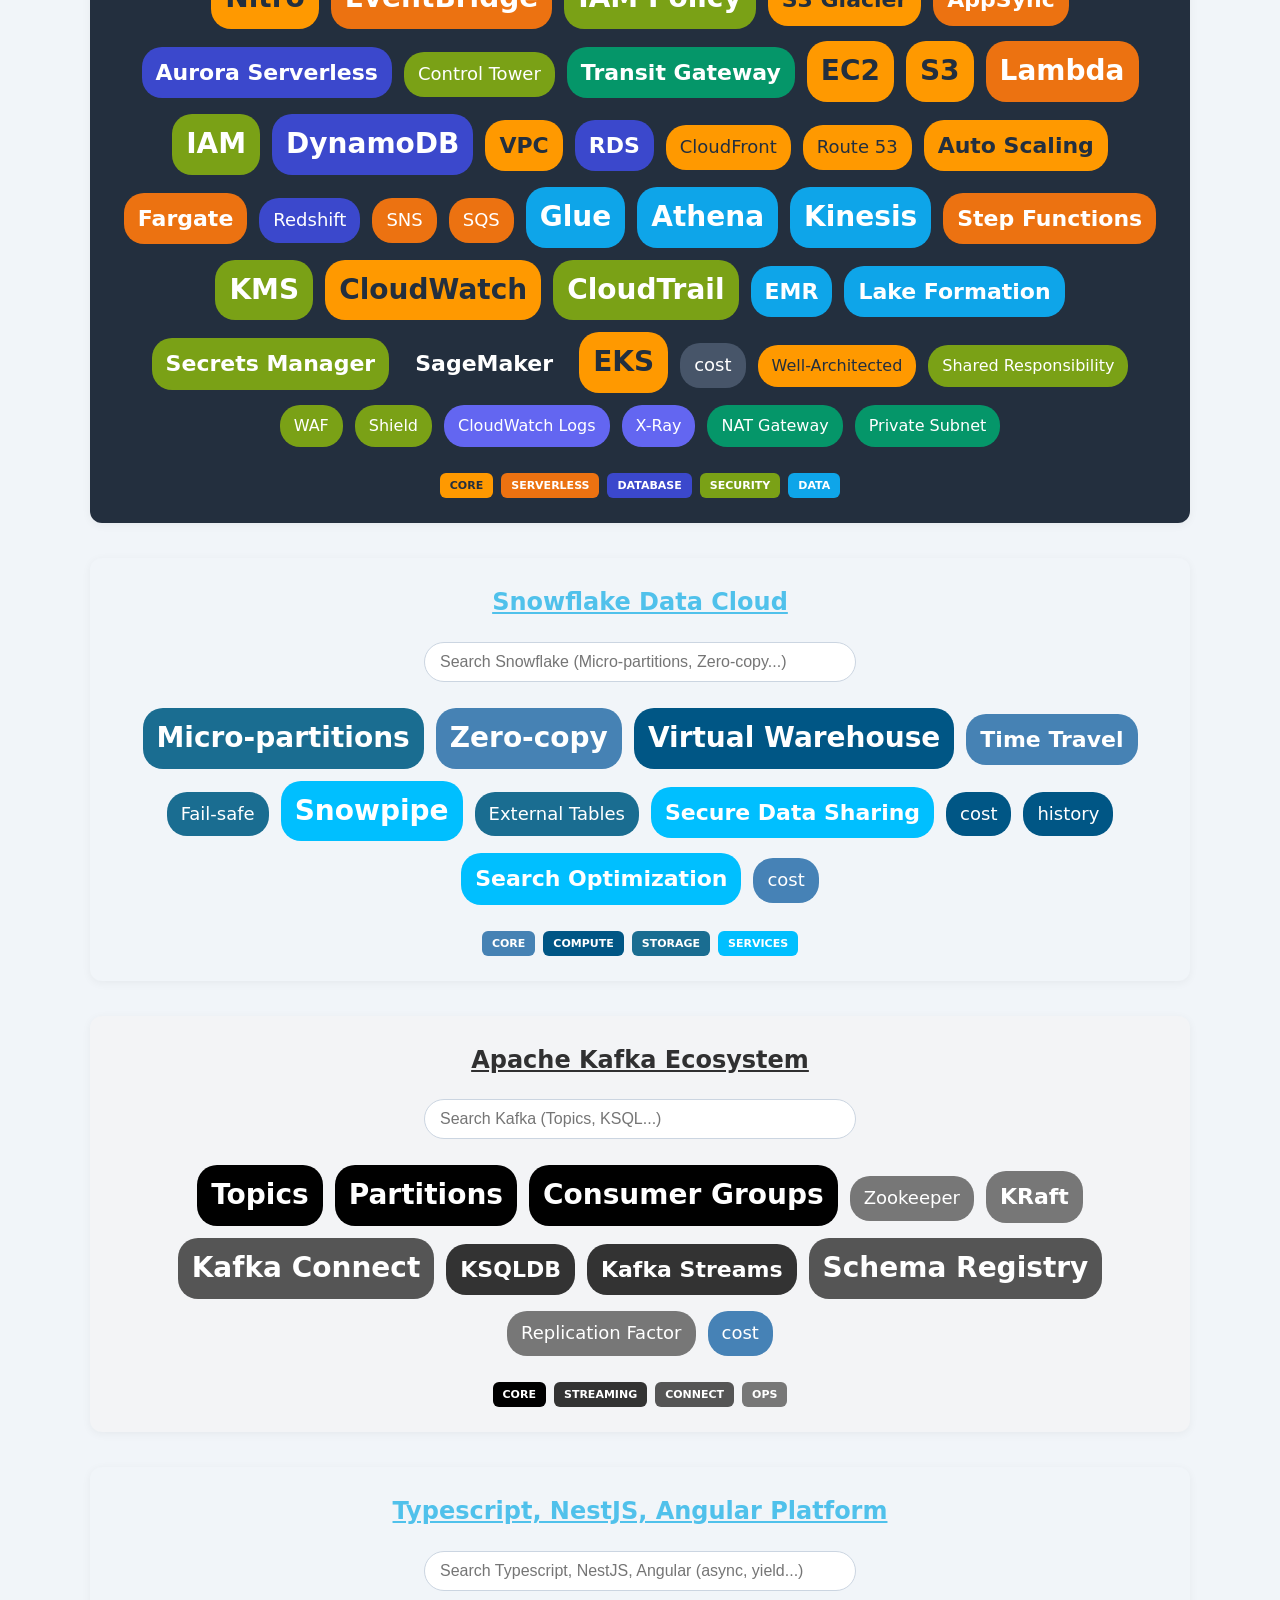
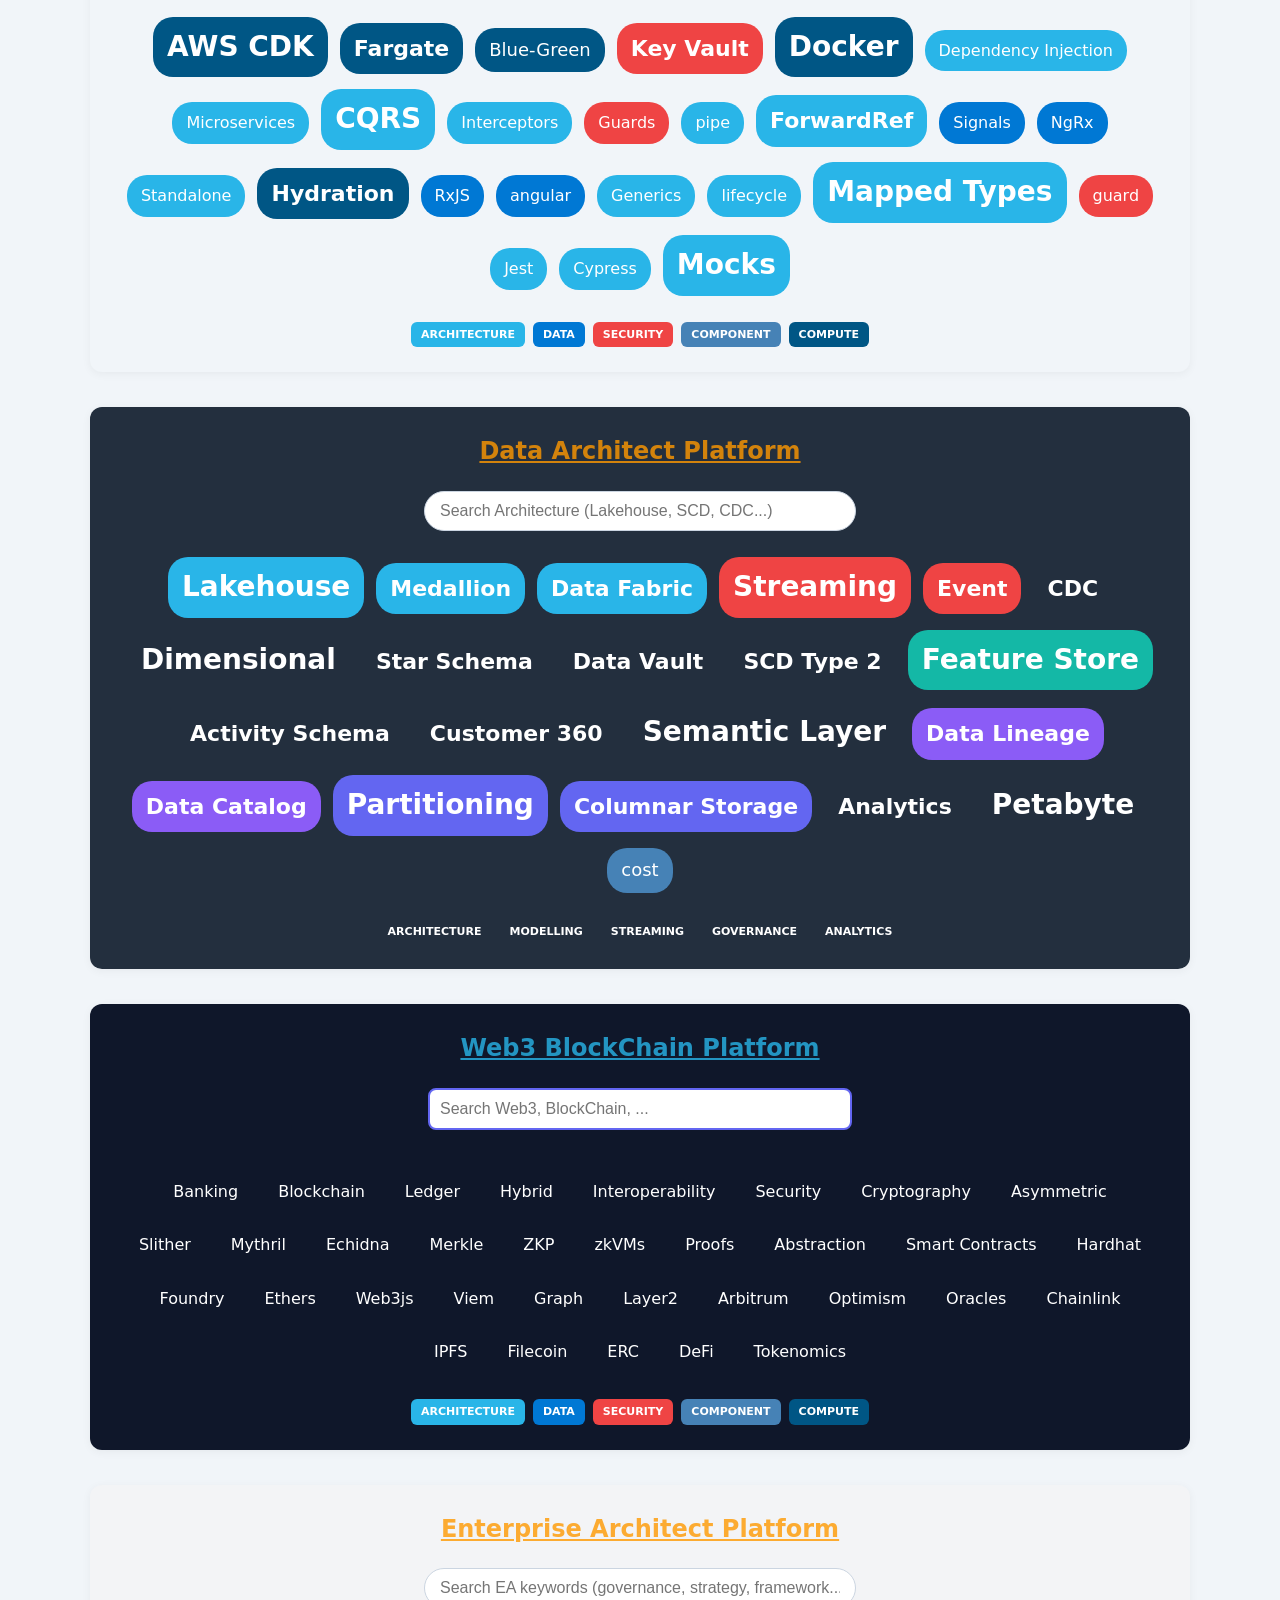
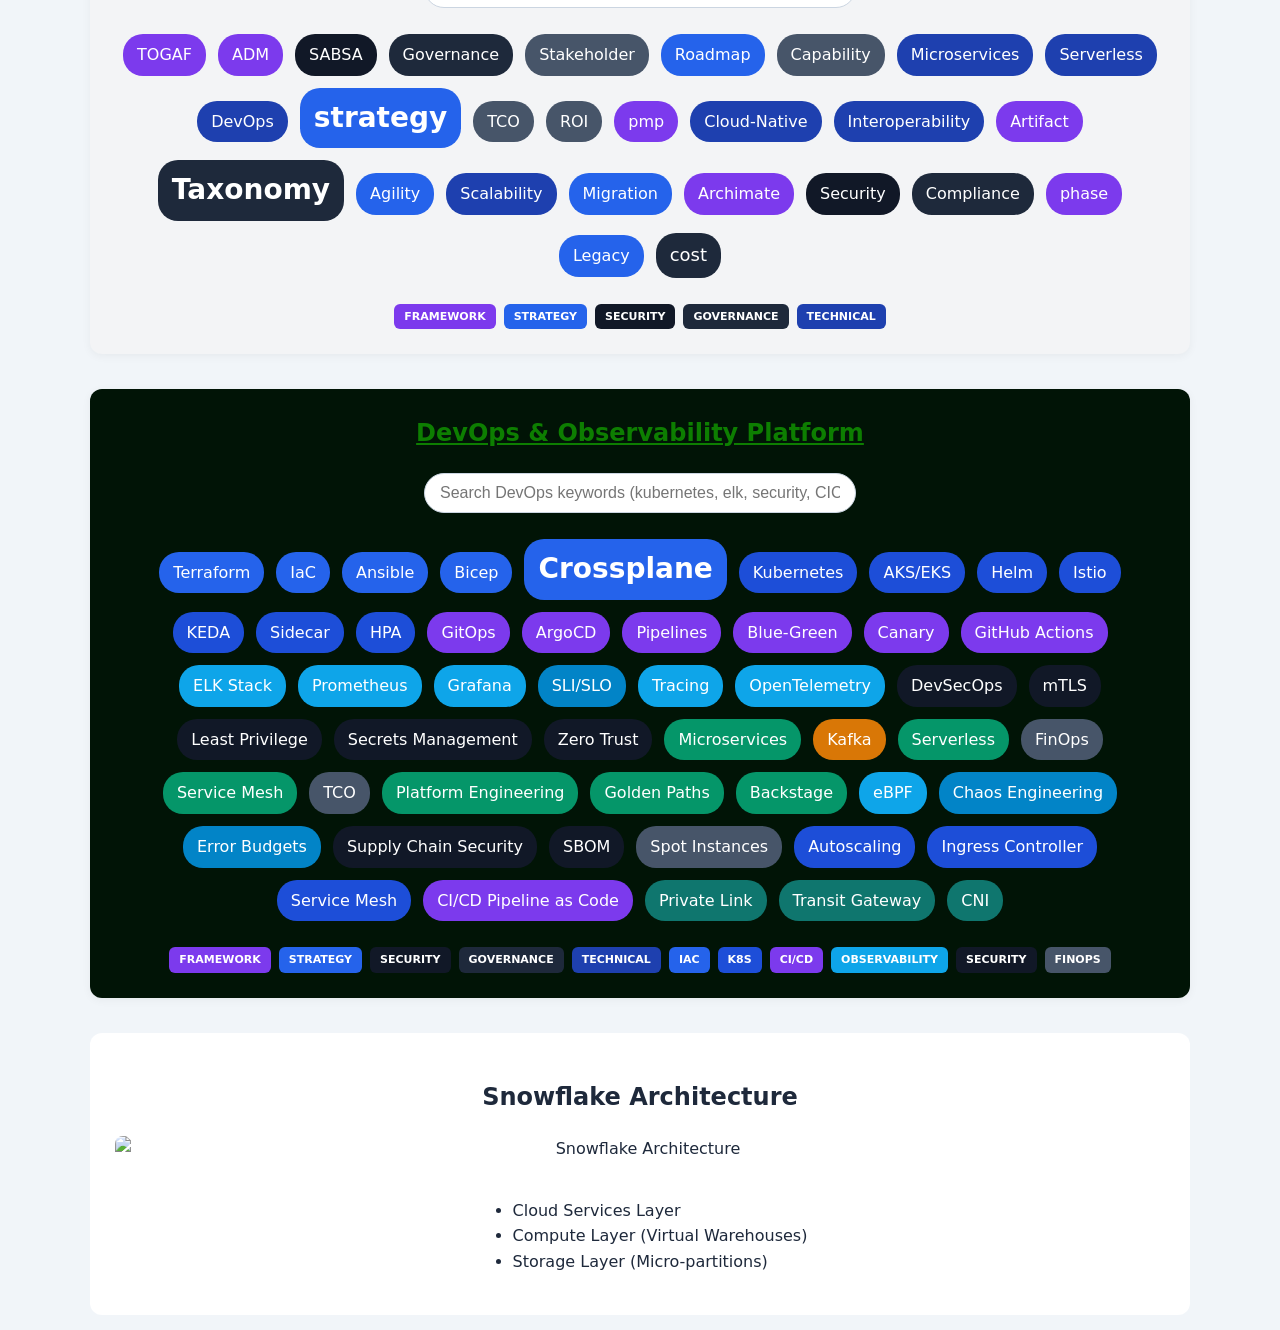
==== commit 7d94b984: "Update index.html" ====
--- a/index.html
+++ b/index.html
@@ -175,11 +175,15 @@
     margin-bottom: 15px;
 }       
 /* Technology & React Domains */
-.r-hooks { background: #F08080; color: white !important; } /* Light Coral */
-.r-core { background: #4682B4; color: white !important; }  /* Steel Blue */
-.r-state { background: #CD5C5C; } /* Indian Red */
-.r-cost { background: #4682B6; }  /* Deeper Sky Blue */
-.r-perf { background: #4a5568; }
+/* =========================
+   REACT DOMAIN COLORS
+========================= */
+.r-core { background: #61dafb; color: #20232a !important; }   /* React Blue */
+.r-hooks { background: #f97316; }    /* Orange */
+.r-state { background: #ef4444; }    /* Red */
+.r-perf { background: #22c55e; }     /* Green */
+.r-cost { background: #475569; }     /* Slate */
+        
         .agent { background: #f59e0b; }    
         .container { max-width: 1100px; margin: 0 auto; }
 
@@ -192,8 +196,6 @@
 /* AI & Cloud Domains */
 .rag { background: #2563EB; }   /* Royal Blue */
 .infra { background: #7C3AED; } /* Deep Violet */
-.az-data { background: #0078D4; } 
-.aws-core { background: #E67E22; color: white !important; } /* Darker Orange */
 .cost { background: #4682B6; }  /* Deeper Sky Blue */
 /* DevOps Cloud Domains - Professional Slate & Navy */
 .devOps-strategy { background: #2563EB; } /* Royal Blue */
@@ -210,7 +212,39 @@
 .ea-business { background: #475569; } /* Slate 600 */
 .ea-technical { background: #1e40af; } /* Blue 800 */
 .ea-security { background: #111827; } /* Gray 900 */        
-     
+/* =========================
+   JAVA DOMAIN COLORS
+========================= */
+.spring-core { background: #16a34a; }       /* Green */
+.spring-di { background: #22c55e; }         /* Light Green */
+.spring-aop { background: #15803d; }        /* Dark Green */
+.spring-data { background: #0ea5e9; }       /* Blue */
+.spring-cloud { background: #6366f1; }      /* Indigo */
+.spring-resilience { background: #f59e0b; } /* Amber */
+.spring-messaging { background: #ef4444; }  /* Red */
+.spring-reactive { background: #8b5cf6; }   /* Purple */
+.spring-api { background: #3b82f6; }        /* Blue */
+.spring-security { background: #dc2626; }   /* Strong Red */
+.spring-obs { background: #06b6d4; }        /* Cyan */
+.spring-test { background: #64748b; }       /* Slate */
+.spring-build { background: #475569; }      /* Dark Slate */
+.spring-runtime { background: #1e293b; }    /* Deep Slate */
+
+
+/* =========================
+   DEVOPS DOMAIN COLORS
+========================= */
+.devops-iac { background: #2563eb; }        /* IaC - Blue */
+.devops-k8s { background: #1d4ed8; }        /* Kubernetes */
+.devops-cicd { background: #7c3aed; }       /* CI/CD */
+.devops-obs { background: #0ea5e9; }        /* Observability */
+.devops-sre { background: #0284c7; }        /* SRE */
+.devops-security { background: #111827; }   /* Security */
+.devops-arch { background: #059669; }       /* Architecture */
+.devops-data { background: #d97706; }       /* Streaming/Data */
+.devops-cost { background: #475569; }       /* FinOps */
+.devops-network { background: #0f766e; }    /* Networking */
+
         /* Selector Card */
         .exam-selector-card {
             background: white;
@@ -305,18 +339,31 @@
         .performance { background: #6366f1; }
         .ml { background: #14b8a6; }
         .workspace { background: #0ea5e9; }
-        .az-compute { background: #0078d4; }
+    
+        /* =========================
+            AZURE DOMAIN COLORS
+         ========================= */
+        .az-compute { background: #0078d4; }    /* Blue */
+        .az-data { background: #0ea5e9; }       /* Light Blue */
+        .az-identity { background: #1e293b; }   /* Dark */
+        .az-net { background: #059669; }        /* Green */
+        .az-security { background: #dc2626; }   /* Red */
+        .az-gov { background: #7c3aed; }        /* Purple */
+        .az-cost { background: #475569; }       /* Cost */
+
         
-        /*.az-compute { background: #10b981 } *//* (Green) */ 
-        /*.az-data { background: #f59e0b }*/    /* (Amber) */
-
-        .az-data { background: #5ea0ef; }
-        .az-identity { background: #323130; }
-        .az-net { background: #00ad56; }
-        .aws-core { background: #ff9900; color: #232f3e !important; }
-        .aws-serverless { background: #ec7211; }
-        .aws-db { background: #3b48cc; }
-        .aws-sec { background: #7aa116; }
+         /* =========================
+            AWS DOMAIN COLORS
+         ========================= */
+        .aws-core { background: #ff9900; color: #232f3e !important; } /* Orange */
+        .aws-serverless { background: #ec7211; }  /* Deep Orange */
+        .aws-db { background: #3b48cc; }          /* Blue */
+        .aws-sec { background: #7aa116; }         /* Green */
+        .aws-data { background: #0ea5e9; }        /* Data */
+        .aws-net { background: #059669; }         /* Network */
+        .aws-obs { background: #6366f1; }         /* Observability */
+        .aws-cost { background: #475569; }        /* Cost */
+        
         .mg-crud { background: #13aa52; }
         .r-hooks { background: #61dafb; color: #20232a !important; }
         .r-state { background: #fb7e61; }
@@ -389,6 +436,12 @@
 </h2>
     <div class="search-box"><input id="rSearch" placeholder="Search React..."></div>
     <div class="cloud-display" id="rCloud"></div>
+    <div class="legend">
+     <span class="r-core">Core</span>
+     <span class="r-hooks">Hooks</span>
+     <span class="r-state">State</span>
+     <span class="r-perf">Performance</span>
+    </div>
 </div>
 
     <div id="databricks-cloud" class="cloud-section" style="background: #f4f6f8;">
@@ -418,20 +471,38 @@
         <div class="search-box"><input id="javaSearch" placeholder="Search Java (Entity, JPA...)" style="background: #1e293b; color: white;"></div>
         <div class="cloud-display" id="javaCloud"></div>
         <div class="legend">
-            <span class="batch">Batch</span><span class="infra">Infra</span>
-            <span class="optim">Optim</span><span class="agent" style="background: #f59e0b;">Agents</span>
+            <span class="spring-core">Core</span>
+            <span class="spring-di">DI</span>
+            <span class="spring-data">Data</span>
+            <span class="spring-cloud">Cloud</span>
+            <span class="spring-security">Security</span>
+            <span class="spring-obs">Observability</span>
         </div>
     </div>
     <div id="azure-cloud" class="cloud-section" style="background: #e2e8f0;">
             <h2 class="doc-header" data-doc="azure-cloud" style="color: #0078d4;cursor:pointer;">Azure Solutions Cloud</h2>
         <div class="search-box"><input id="azSearch" placeholder="Search Azure..."></div>
         <div class="cloud-display" id="azCloud"></div>
+        <div class="legend">
+          <span class="az-compute">Compute</span>
+          <span class="az-data">Data</span>
+          <span class="az-identity">Identity</span>
+          <span class="az-net">Network</span>
+          <span class="az-security">Security</span>
+       </div>
     </div>
 
     <div id="aws-cloud" class="cloud-section" style="background: #232f3e; color: white;">
             <h2 class="doc-header" data-doc="aws-cloud" style="color: #ff9900; cursor: pointer;">AWS Solutions Cloud</h2>
         <div class="search-box"><input id="awsSearch" placeholder="Search AWS..." style="background: #37475a; color: white; border:none;"></div>
         <div class="cloud-display" id="awsCloud"></div>
+        <div class="legend">
+            <span class="aws-core">Core</span>
+            <span class="aws-serverless">Serverless</span>
+            <span class="aws-db">Database</span>
+            <span class="aws-sec">Security</span>
+            <span class="aws-data">Data</span>
+        </div>
     </div>
     
 <div id="snowflake-cloud" class="cloud-section" style="background: #f1f5f9;">
@@ -542,6 +613,12 @@
         <span class="devOps-security">Security</span>
         <span class="devOps-governance">Governance</span>
         <span class="devOps-technical">Technical</span>
+        <span class="devops-iac">IaC</span>
+        <span class="devops-k8s">K8s</span>
+        <span class="devops-cicd">CI/CD</span>
+        <span class="devops-obs">Observability</span>
+        <span class="devops-security">Security</span>
+        <span class="devops-cost">FinOps</span>
     </div>
 </div>        
 <div style="background: white; padding: 25px; border-radius: 12px; text-align: center;">
@@ -940,6 +1017,14 @@
   {word:"SageMaker", freq:4, domain:"aws-ml", desc:"Fully managed machine learning service"},
   {word:"EKS", freq:5, domain:"aws-core", desc:"Elastic Kubernetes Service: Managed K8s on AWS"},
   {word:"cost", freq:3, domain:"aws-cost", desc:"cost optimization"},
+  { word: "Well-Architected", freq: 10, domain: "aws-core" },
+  { word: "Shared Responsibility", freq: 10, domain: "aws-sec" },
+  { word: "WAF", freq: 8, domain: "aws-sec" },
+  { word: "Shield", freq: 7, domain: "aws-sec" },
+  { word: "CloudWatch Logs", freq: 9, domain: "aws-obs" },
+  { word: "X-Ray", freq: 8, domain: "aws-obs" },
+  { word: "NAT Gateway", freq: 8, domain: "aws-net" },
+  { word: "Private Subnet", freq: 8, domain: "aws-net" },  
 ];
     
 const azKeywords = [
@@ -948,12 +1033,14 @@
   {word:"Service Bus", freq:4, domain:"az-net", desc:"Enterprise message queuing and pub-sub"},
   {word:"Azure Data Factory", freq:5, domain:"az-data", desc:"Cloud ETL service for scale-out data integration"},
   {word:"Private Link", freq:4, domain:"az-net", desc:"Accessing PaaS services via private IP"},
+  {word:"Private End", freq:4, domain:"az-net", desc:"Accessing PaaS services via private Endpoints"},
   {word:"Managed Identities", freq:5, domain:"az-identity", desc:"Passwordless authentication for Azure resources"},
   {word:"Entra ID", freq:5, domain:"az-identity", desc:"Azure Entra ID (formerly Azure AD): Identity and access management"},
   {word:"AKS", freq:5, domain:"az-compute", desc:"Azure Kubernetes Service: Managed container orchestration"},
   {word:"VNET", freq:5, domain:"az-net", desc:"Azure Virtual Network: Private network in the cloud"},
   {word:"Cosmos DB", freq:4, domain:"az-data", desc:"Globally distributed, multi-model NoSQL database"},
   {word:"Blob Storage", freq:5, domain:"az-data", desc:"Object storage for unstructured data"},
+  {word:"Storage Account", freq:5, domain:"az-data", desc:"Azure storage account is a foundational container that provides a unique namespace for managing Azure Storage data (blobs, files, queues, tables), ensuring durable, secure, and highly available data storage. It supports global access via HTTP/HTTPS, with options for performance (Standard or Premium) and geo-redundancy to meet varied security and performance needs. "},  
   {word:"RBAC", freq:5, domain:"az-identity", desc:"Role-Based Access Control"},
   {word:"Virtual Machines", freq:4, domain:"az-compute", desc:"On-demand scalable computing resources"},
   {word:"Azure Functions", freq:4, domain:"az-compute", desc:"Serverless event-driven compute"},
@@ -963,6 +1050,12 @@
   {word:"Azure SQL", freq:4, domain:"az-data", desc:"Managed relational database service"},
   {word:"NSG", freq:4, domain:"az-net", desc:"Network Security Group: Filter network traffic"},
 
+  { word: "Landing Zones", freq: 9, domain: "az-gov" },
+  { word: "Well-Architected Framework", freq: 9, domain: "az-gov" },
+  { word: "Availability Zones", freq: 8, domain: "az-compute" },
+  { word: "Autoscale", freq: 8, domain: "az-compute" },
+  { word: "Data Lakehouse", freq: 8, domain: "az-data" },
+    
   {word:"Synapse", freq:5, domain:"az-data", desc:"Enterprise analytics service for data warehousing and big data"},
   {word:"Purview", freq:4, domain:"az-gov", desc:"Unified data governance and compliance solution"},
   {word:"Key Vault", freq:5, domain:"az-security", desc:"Safeguard cryptographic keys and other secrets"},
@@ -1006,6 +1099,11 @@
   {word:"SSR", freq:3, domain:"r-core", desc:"Server-Side Rendering (Next.js)"},
   {word:"Custom Hooks", freq:4, domain:"r-hooks", desc:"Reusable logic functions"},
   {word:"cost", freq:3, domain:"r-cost", desc:"cost optimization"},  
+  { word: "Server Components", freq: 9, domain: "r-core" },
+  { word: "Concurrent Rendering", freq: 9, domain: "r-perf" },
+  { word: "Suspense", freq: 8, domain: "r-core" },
+  { word: "React Query", freq: 9, domain: "r-state" },
+  { word: "Zustand", freq: 7, domain: "r-state" },  
 ];
     
 const snKeywords = [
@@ -1152,6 +1250,7 @@
 ];
 
 const devOpsKeywords = [
+    
     // --- Infrastructure & Automation ---
     { word: "Terraform", freq: 10, domain: "devops-iac" },
     { word: "IaC", freq: 10, domain: "devops-iac" },
@@ -1199,6 +1298,25 @@
     { word: "Service Mesh", freq: 7, domain: "devops-arch" },
     { word: "TCO", freq: 6, domain: "devops-cost" },
 
+
+    { word: "Platform Engineering", freq: 9, domain: "devops-arch" },
+    { word: "Golden Paths", freq: 7, domain: "devops-arch" },
+    { word: "Backstage", freq: 6, domain: "devops-arch" },
+
+    { word: "eBPF", freq: 7, domain: "devops-obs" },
+    { word: "Chaos Engineering", freq: 8, domain: "devops-sre" },
+    { word: "Error Budgets", freq: 7, domain: "devops-sre" },
+
+    { word: "Supply Chain Security", freq: 9, domain: "devops-security" },
+    { word: "SBOM", freq: 8, domain: "devops-security" },
+
+    { word: "Spot Instances", freq: 7, domain: "devops-cost" },
+    { word: "Autoscaling", freq: 8, domain: "devops-k8s" },
+
+    { word: "Ingress Controller", freq: 8, domain: "devops-k8s" },
+    { word: "Service Mesh", freq: 8, domain: "devops-k8s" },
+
+    { word: "CI/CD Pipeline as Code", freq: 9, domain: "devops-cicd" },
     // --- Connectivity ---
     { word: "Private Link", freq: 7, domain: "devops-network" },
     { word: "Transit Gateway", freq: 7, domain: "devops-network" },
